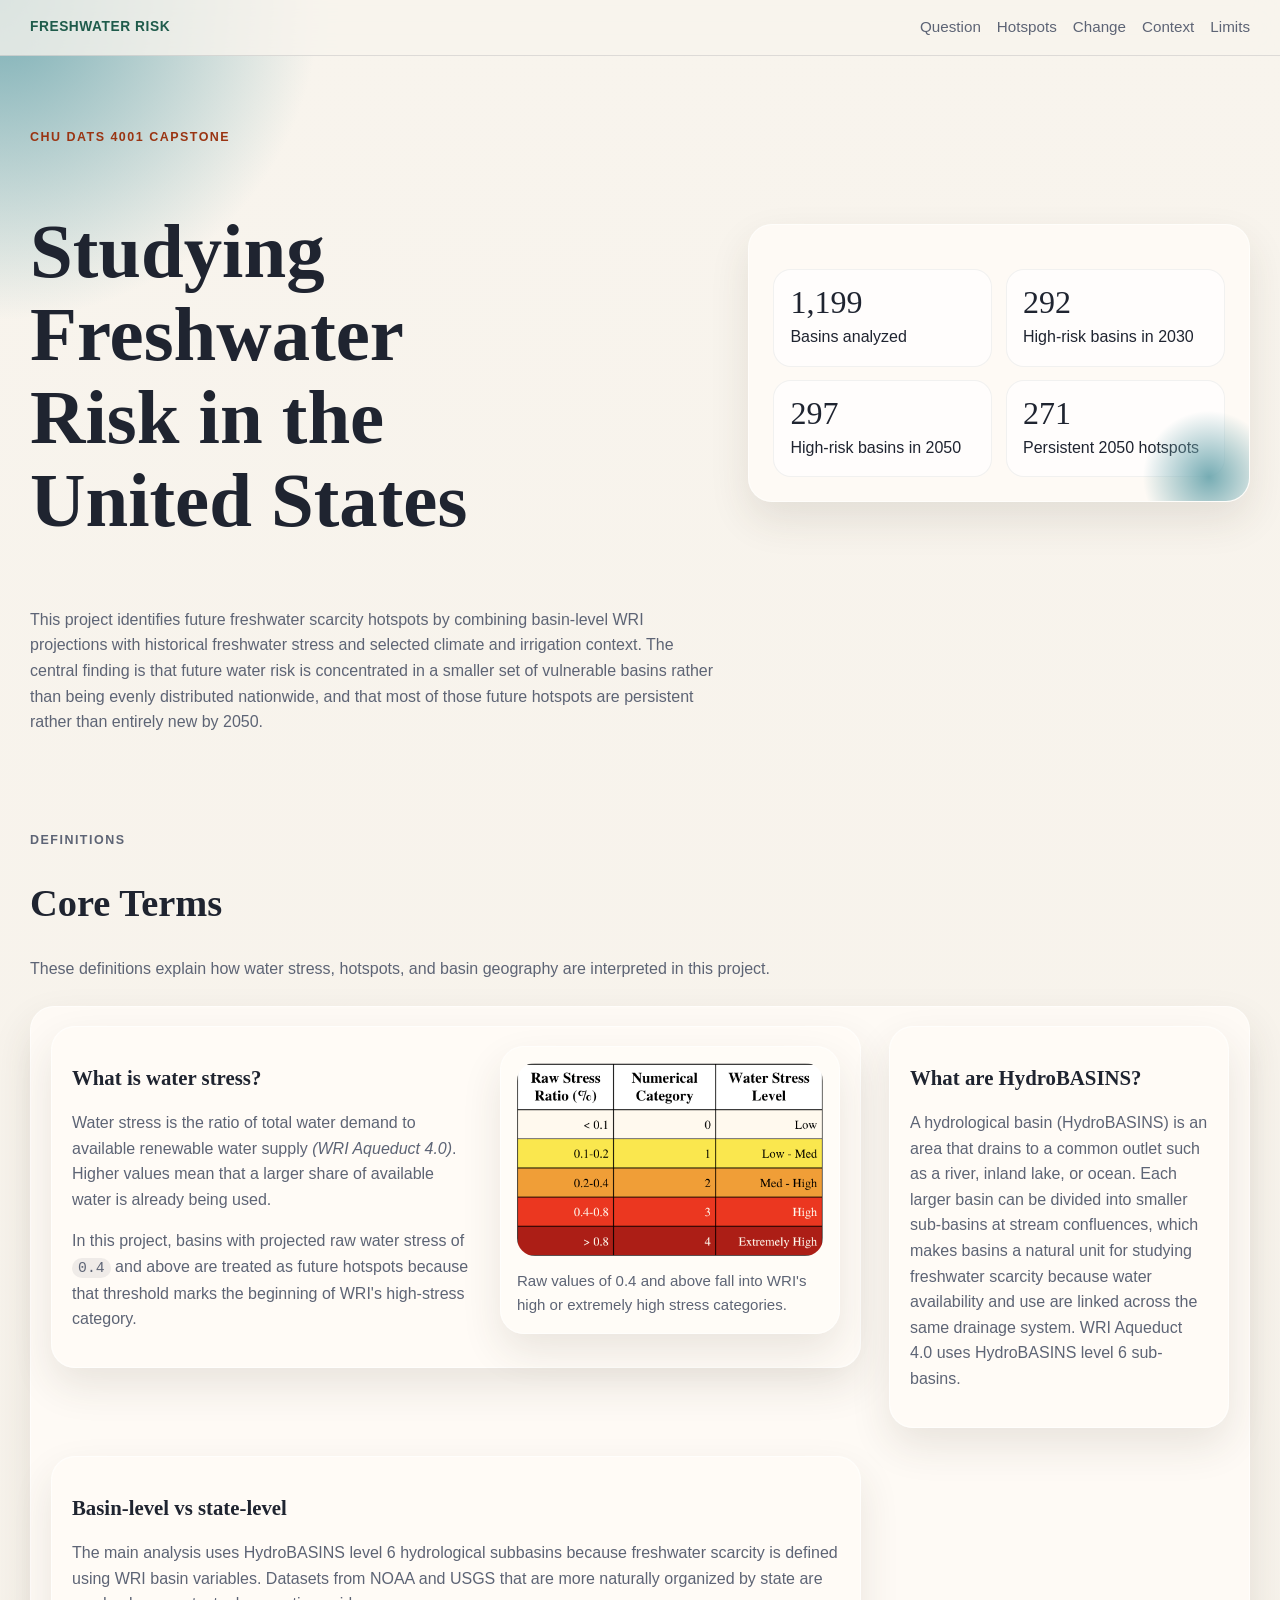
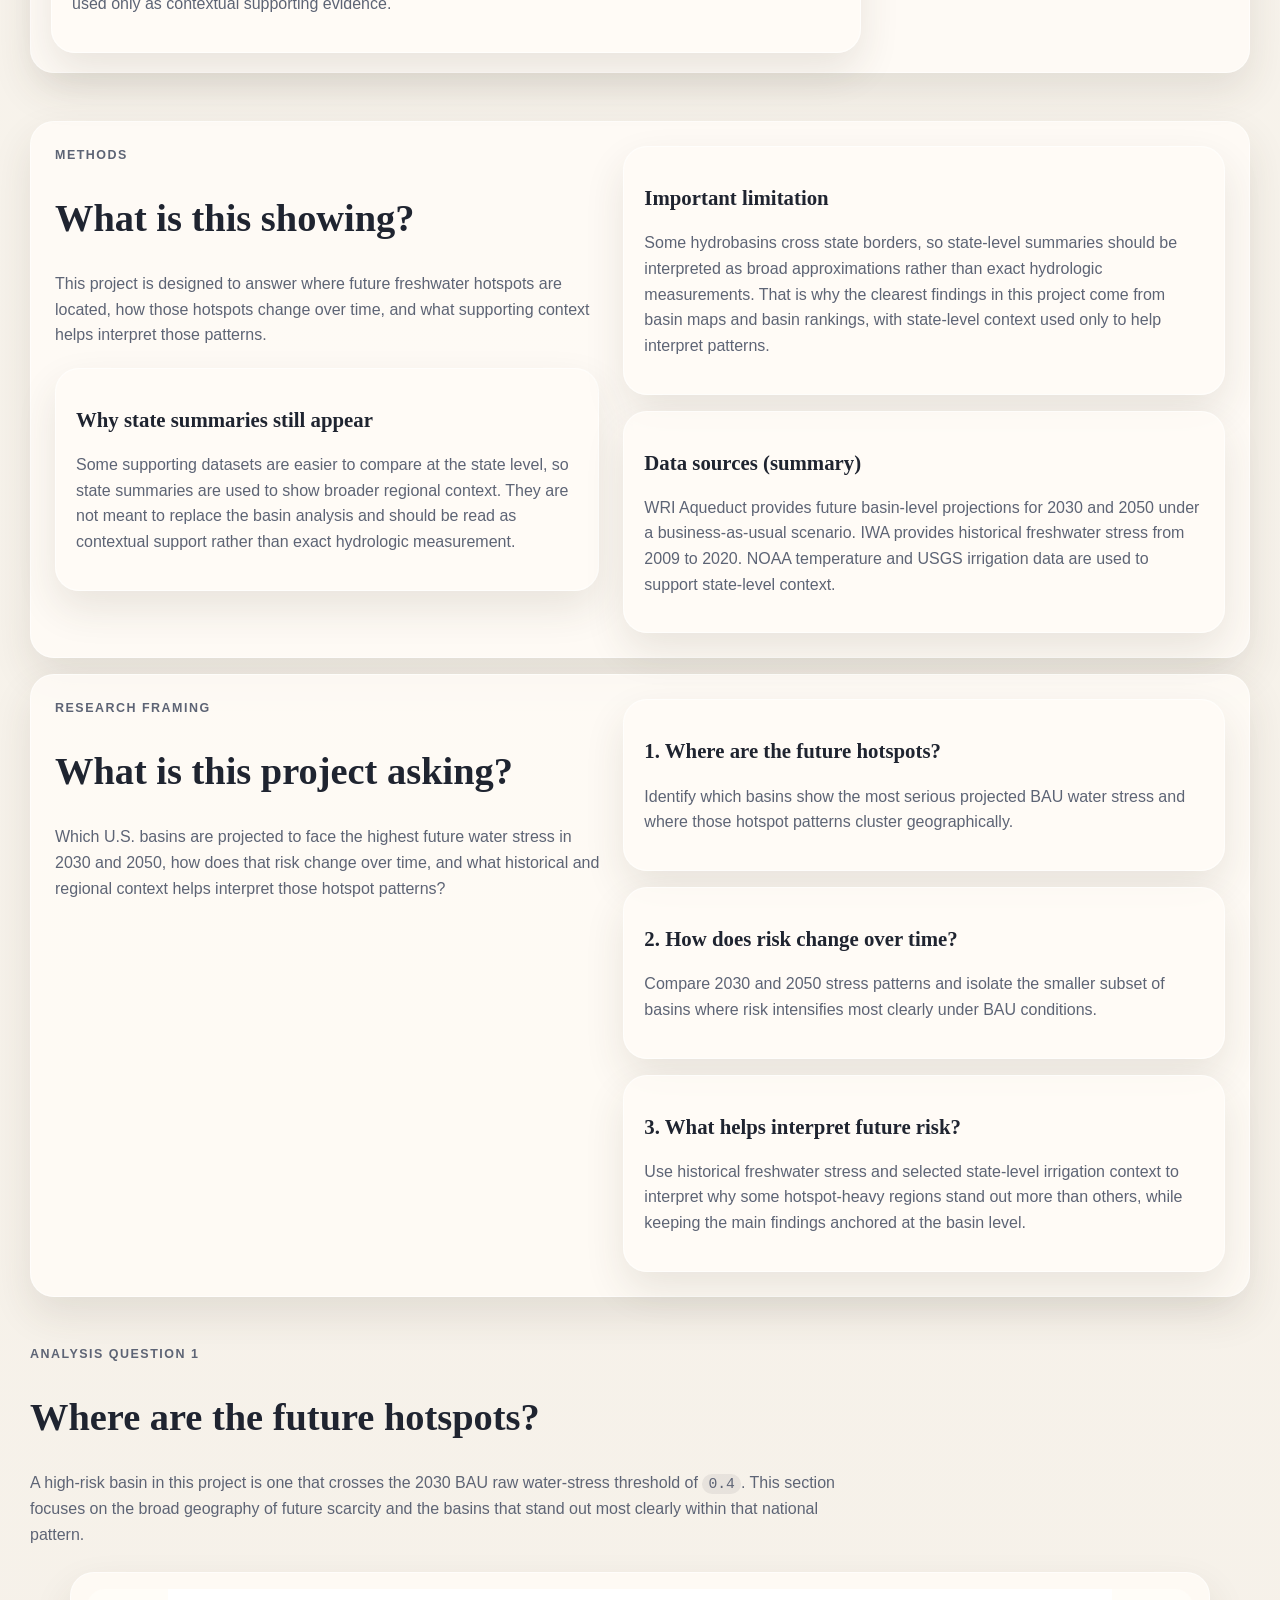
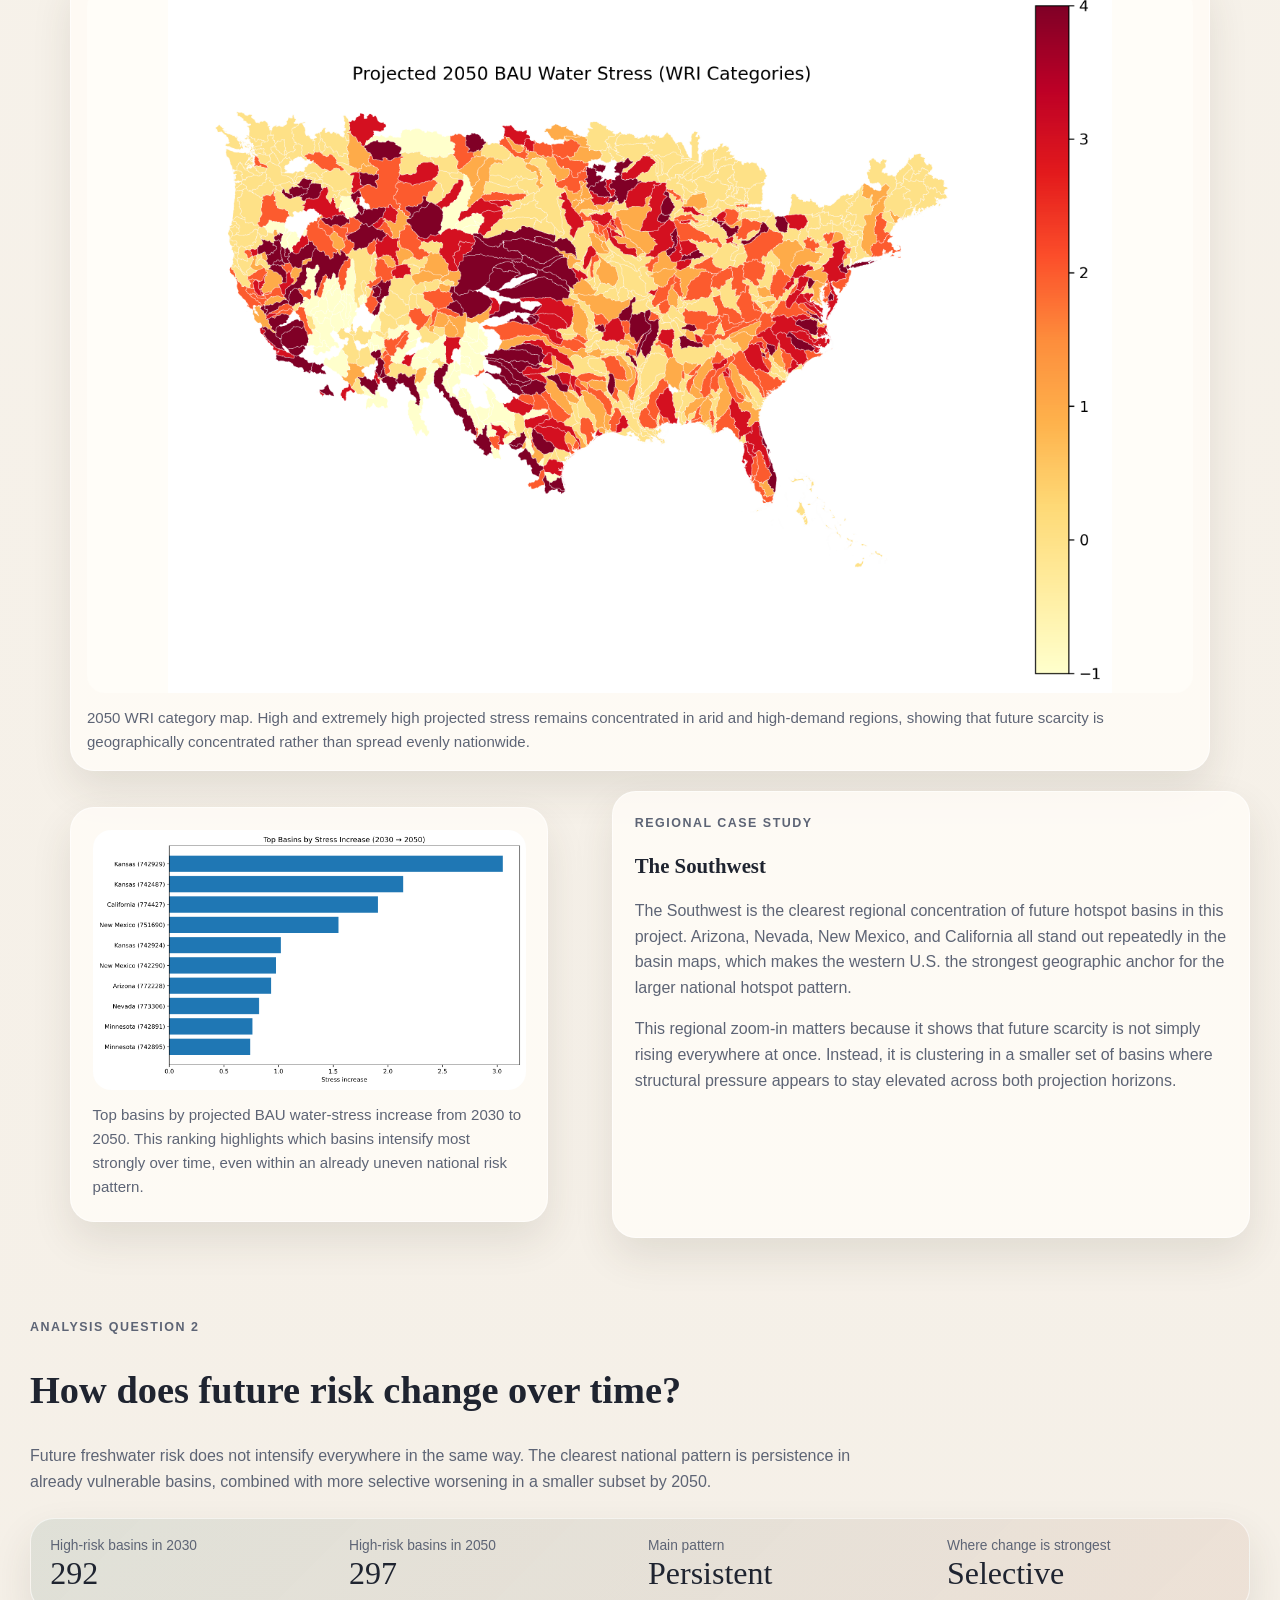
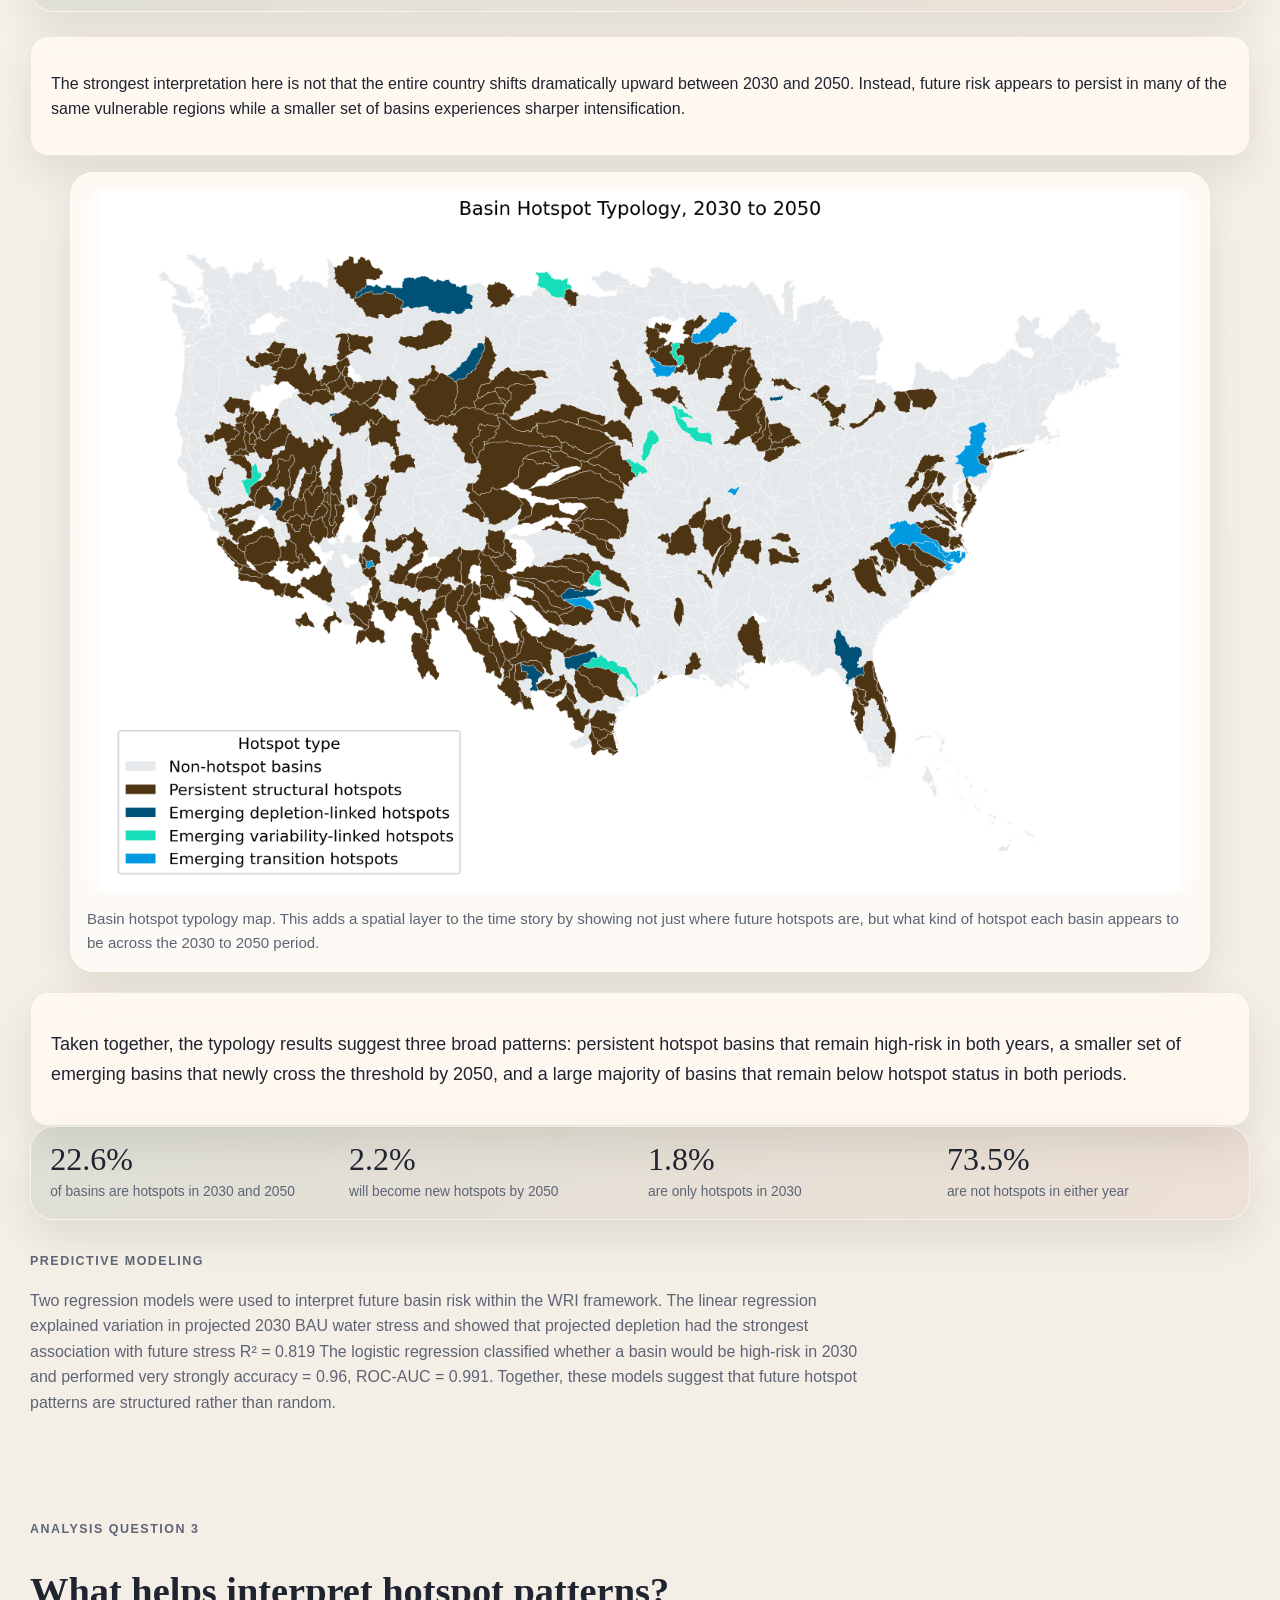
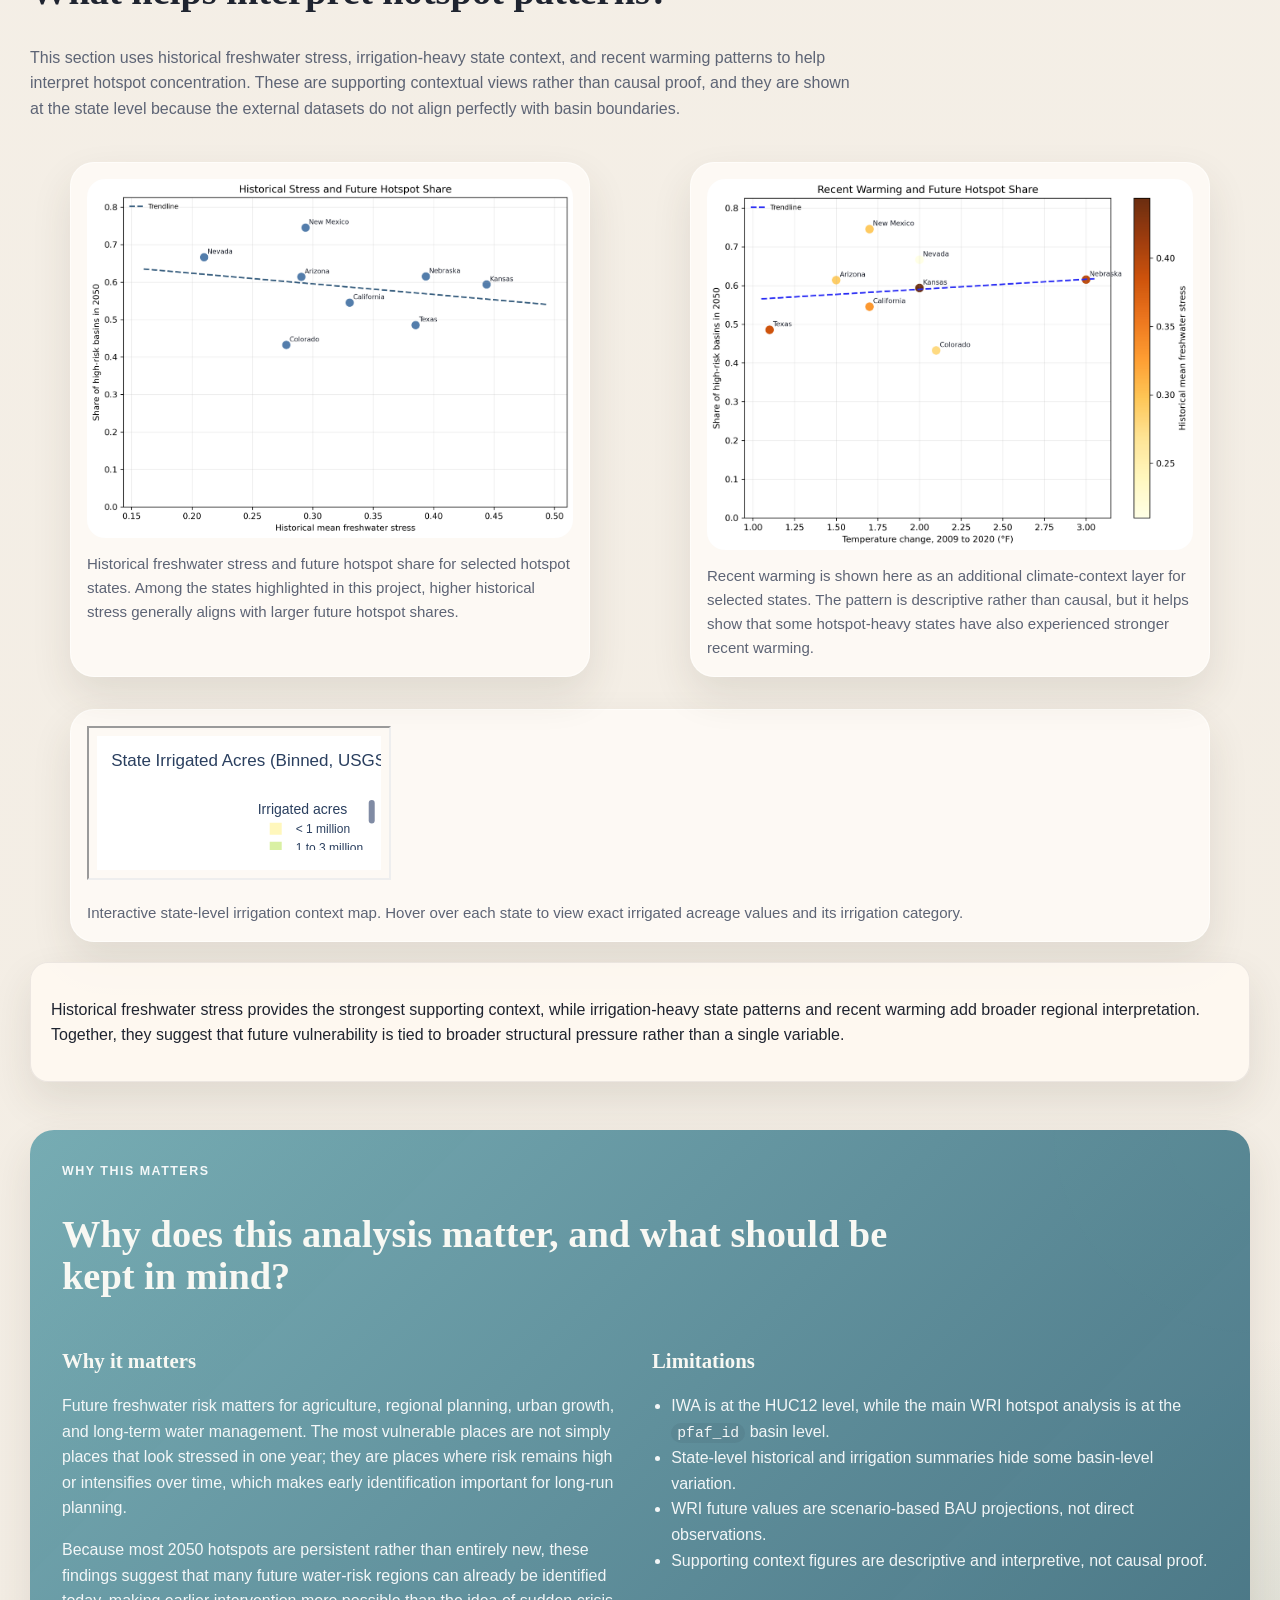
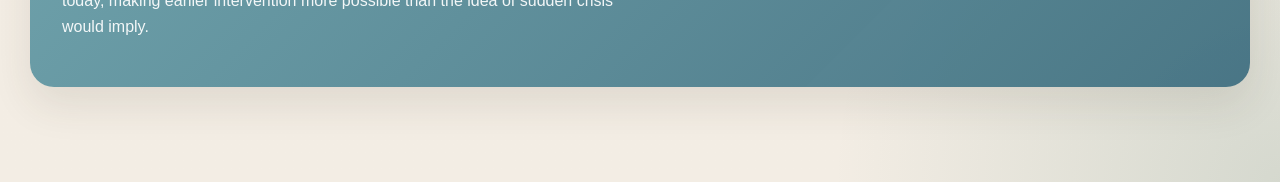
==== index.html @ 838b7242 "Update index.html" ====
<!DOCTYPE html>
<html lang="en">
  <head>
    <meta charset="UTF-8" />
    <meta name="viewport" content="width=device-width, initial-scale=1.0" />
    <title>Emerging Freshwater Risk in the United States</title>
    <link rel="stylesheet" href="./site.css" />
  </head>
  <body>
    <header class="site-header">
      <div class="header-inner">
        <a class="brand" href="#top">Freshwater Risk</a>
        <nav class="top-nav">
          <a href="#question">Question</a>
          <a href="#hotspots">Hotspots</a>
          <a href="#change">Change</a>
          <a href="#history">Context</a>
          <a href="#limits">Limits</a>
        </nav>
      </div>
    </header>

    <main id="top">
      <section class="hero">
        <div class="hero-copy">
          <p class="section-kicker">CHU DATS 4001 Capstone</p>
          <h1>Studying Freshwater Risk in the United States</h1>
          <p class="hero-summary">
            This project identifies future freshwater scarcity hotspots by combining
            basin-level WRI projections with historical freshwater stress and selected
            climate and irrigation context. The central finding is that future water
            risk is concentrated in a smaller set of vulnerable basins rather than
            being evenly distributed nationwide, and that most of those future
            hotspots are persistent rather than entirely new by 2050.
          </p>
        </div>

        <div class="hero-panel">
          <div class="stat-grid">
            <article class="stat-card">
              <span class="stat-value">1,199</span>
              <span class="stat-label">Basins analyzed</span>
            </article>
            <article class="stat-card">
              <span class="stat-value">292</span>
              <span class="stat-label">High-risk basins in 2030</span>
            </article>
            <article class="stat-card">
              <span class="stat-value">297</span>
              <span class="stat-label">High-risk basins in 2050</span>
            </article>
            <article class="stat-card">
              <span class="stat-value">271</span>
              <span class="stat-label">Persistent 2050 hotspots</span>
            </article>
          </div>
        </div>
      </section>

      <section class="section">
        <div class="section-header">
          <p class="section-kicker">Definitions</p>
          <h2>Core Terms</h2>
          <p>
            These definitions explain how water stress, hotspots, and basin
            geography are interpreted in this project.
          </p>
        </div>

        <div class="card-stack">
          <article class="story-card">
  <div
    style="
display: grid;
      grid-template-columns: minmax(0, 1.5fr) 340px;
      gap: 1.75rem;
      align-items: start;
    "
  >
    <article class="story-card">
  <div class="water-stress-layout">
    <div class="water-stress-copy">
      <h3>What is water stress?</h3>
      <p>
        Water stress is the ratio of total water demand to available renewable
        water supply <em>(WRI Aqueduct 4.0)</em>. Higher values mean that a
        larger share of available water is already being used.
      </p>
      <p>
        In this project, basins with projected raw water stress of
        <code>0.4</code> and above are treated as future hotspots because that
        threshold marks the beginning of WRI's high-stress category.
      </p>
    </div>

    <figure class="media-card water-stress-figure">
      <img
        src="./indicatorcats.png"
        alt="Water stress categories and hotspot threshold"
      />
      <figcaption>
        Raw values of 0.4 and above fall into WRI's high or extremely high
        stress categories.
      </figcaption>
    </figure>
  </div>
</article>

          <article class="story-card">
            <h3>What are HydroBASINS?</h3>
            <p>
              A hydrological basin (HydroBASINS) is an area that drains to a common
              outlet such as a river, inland lake, or ocean. Each larger basin can
              be divided into smaller sub-basins at stream confluences, which makes
              basins a natural unit for studying freshwater scarcity because water
              availability and use are linked across the same drainage system.
              WRI Aqueduct 4.0 uses HydroBASINS level 6 sub-basins.
            </p>
          </article>


          <article class="story-card">
            <h3>Basin-level vs state-level</h3>
            <p>
              The main analysis uses HydroBASINS level 6 hydrological subbasins
              because freshwater scarcity is defined using WRI basin variables.
              Datasets from NOAA and USGS that are more naturally organized by
              state are used only as contextual supporting evidence.
            </p>
          </article>
        </div>
      </section>

      <section class="section intro-grid">
        <div class="section-copy">
          <p class="section-kicker">Methods</p>
          <h2>What is this showing?</h2>
          <p>
            This project is designed to answer where future freshwater hotspots are
            located, how those hotspots change over time, and what supporting context
            helps interpret those patterns.
          </p>
          <article class="story-card inline-card">
            <h3>Why state summaries still appear</h3>
            <p>
              Some supporting datasets are easier to compare at the state level, so
              state summaries are used to show broader regional context. They are
              not meant to replace the basin analysis and should be read as
              contextual support rather than exact hydrologic measurement.
            </p>
          </article>
        </div>

        <div class="card-stack">
          <article class="story-card">
            <h3>Important limitation</h3>
            <p>
              Some hydrobasins cross state borders, so state-level summaries should
              be interpreted as broad approximations rather than exact hydrologic
              measurements. That is why the clearest findings in this project come
              from basin maps and basin rankings, with state-level context used only
              to help interpret patterns.
            </p>
          </article>

          <article class="story-card">
            <h3>Data sources (summary)</h3>
            <p>
              WRI Aqueduct provides future basin-level projections for 2030 and 2050
              under a business-as-usual scenario. IWA provides historical freshwater
              stress from 2009 to 2020. NOAA temperature and USGS irrigation data are
              used to support state-level context.
            </p>
          </article>
        </div>
      </section>

      <section id="question" class="section intro-grid">
        <div class="section-copy">
          <p class="section-kicker">Research Framing</p>
          <h2>What is this project asking?</h2>
          <p>
            Which U.S. basins are projected to face the highest future water stress
            in 2030 and 2050, how does that risk change over time, and what
            historical and regional context helps interpret those hotspot patterns?
          </p>
        </div>

        <div class="card-stack">
          <article class="story-card">
            <h3>1. Where are the future hotspots?</h3>
            <p>
              Identify which basins show the most serious projected BAU water stress
              and where those hotspot patterns cluster geographically.
            </p>
          </article>
          <article class="story-card">
            <h3>2. How does risk change over time?</h3>
            <p>
              Compare 2030 and 2050 stress patterns and isolate the smaller subset
              of basins where risk intensifies most clearly under BAU conditions.
            </p>
          </article>
          <article class="story-card">
            <h3>3. What helps interpret future risk?</h3>
            <p>
              Use historical freshwater stress and selected state-level irrigation
              context to interpret why some hotspot-heavy regions stand out more than
              others, while keeping the main findings anchored at the basin level.
            </p>
          </article>
        </div>
      </section>

      <section id="hotspots" class="section">
        <div class="section-header">
          <p class="section-kicker">Analysis Question 1</p>
          <h2>Where are the future hotspots?</h2>
          <p>
            A high-risk basin in this project is one that crosses the 2030 BAU raw
            water-stress threshold of <code>0.4</code>. This section focuses on the
            broad geography of future scarcity and the basins that stand out most
            clearly within that national pattern.
          </p>
        </div>

        <figure class="media-card media-card--full">
          <img
            src="choropleth_bau50_ws_category.png"
            alt="Projected 2050 BAU Water Stress WRI category map"
          />
          <figcaption>
            2050 WRI category map. High and extremely high projected stress remains
            concentrated in arid and high-demand regions, showing that future
            scarcity is geographically concentrated rather than spread evenly
            nationwide.
          </figcaption>
        </figure>

        <div class="media-grid media-grid--hotspot-detail">
          <figure class="media-card">
            <img
              src="top_bau_increase_hotspots.png"
              alt="Top basins by BAU stress increase from 2030 to 2050"
            />
            <figcaption>
              Top basins by projected BAU water-stress increase from 2030 to 2050.
              This ranking highlights which basins intensify most strongly over time,
              even within an already uneven national risk pattern.
            </figcaption>
          </figure>

          <article class="story-card regional-callout">
            <p class="section-kicker">Regional Case Study</p>
            <h3>The Southwest</h3>
            <p>
              The Southwest is the clearest regional concentration of future hotspot
              basins in this project. Arizona, Nevada, New Mexico, and California
              all stand out repeatedly in the basin maps, which makes the western
              U.S. the strongest geographic anchor for the larger national hotspot
              pattern.
            </p>
            <p>
              This regional zoom-in matters because it shows that future scarcity is
              not simply rising everywhere at once. Instead, it is clustering in a
              smaller set of basins where structural pressure appears to stay
              elevated across both projection horizons.
            </p>
          </article>
        </div>
      </section>

      <section id="change" class="section">
        <div class="section-header">
          <p class="section-kicker">Analysis Question 2</p>
          <h2>How does future risk change over time?</h2>
          <p>
            Future freshwater risk does not intensify everywhere in the same way.
            The clearest national pattern is persistence in already vulnerable
            basins, combined with more selective worsening in a smaller subset by
            2050.
          </p>
        </div>

        <div class="summary-banner summary-banner--model">
          <div>
            <span class="summary-label">High-risk basins in 2030</span>
            <span class="summary-value">292</span>
          </div>
          <div>
            <span class="summary-label">High-risk basins in 2050</span>
            <span class="summary-value">297</span>
          </div>
          <div>
            <span class="summary-label">Main pattern</span>
            <span class="summary-value">Persistent</span>
          </div>
          <div>
            <span class="summary-label">Where change is strongest</span>
            <span class="summary-value">Selective</span>
          </div>
        </div>

        <article class="section-note">
          <p>
            The strongest interpretation here is not that the entire country shifts
            dramatically upward between 2030 and 2050. Instead, future risk appears
            to persist in many of the same vulnerable regions while a smaller set of
            basins experiences sharper intensification.
          </p>
        </article>

        <figure class="media-card media-card--full">
          <img
            src="choropleth_hotspot_typology.png"
            alt="Basin hotspot typology choropleth"
          />
          <figcaption>
            Basin hotspot typology map. This adds a spatial layer to the time story
            by showing not just where future hotspots are, but what kind of hotspot
            each basin appears to be across the 2030 to 2050 period.
          </figcaption>
        </figure>

        <article class="section-note section-note--emphasis">
          <p>
            Taken together, the typology results suggest three broad patterns:
            persistent hotspot basins that remain high-risk in both years, a smaller
            set of emerging basins that newly cross the threshold by 2050, and a
            large majority of basins that remain below hotspot status in both
            periods.
          </p>
        </article>

        <div class="summary-banner summary-banner--model">
          <div>
            <span class="summary-value">22.6%</span>
            <span class="summary-label">of basins are hotspots in 2030 and 2050</span>
          </div>
          <div>
            <span class="summary-value">2.2%</span>
            <span class="summary-label">will become new hotspots by 2050</span>
          </div>
          <div>
            <span class="summary-value">1.8%</span>
            <span class="summary-label">are only hotspots in 2030</span>
          </div>
          <div>
            <span class="summary-value">73.5%</span>
            <span class="summary-label">are not hotspots in either year</span>
          </div>
        </div>
           <div class="section-header modeling-header">
          <p class="section-kicker">Predictive Modeling</p>
          <p>
            Two regression models were used to interpret future basin risk within
            the WRI framework. The linear regression explained variation in
            projected 2030 BAU water stress and showed that projected depletion had
            the strongest association with future stress
           R² = 0.819 The logistic regression classified
            whether a basin would be high-risk in 2030 and performed very strongly
           accuracy = 0.96, ROC-AUC = 0.991. Together, these models suggest that
            future hotspot patterns are structured rather than random.
          </p>
        </div>
      </section>

      <section id="history" class="section">
        <div class="section-header">
          <p class="section-kicker">Analysis Question 3</p>
          <h2>What helps interpret hotspot patterns?</h2>
          <p>
            This section uses historical freshwater stress, irrigation-heavy state
            context, and recent warming patterns to help interpret hotspot
            concentration. These are supporting contextual views rather than causal
            proof, and they are shown at the state level because the external
            datasets do not align perfectly with basin boundaries.
          </p>
        </div>

        <div class="media-grid">
          <figure class="media-card">
            <img
              src="historical_vs_future_highriskstates.png"
              alt="Historical mean freshwater stress versus future high-risk share"
            />
            <figcaption>
              Historical freshwater stress and future hotspot share for selected
              hotspot states. Among the states highlighted in this project, higher
              historical stress generally aligns with larger future hotspot shares.
            </figcaption>
          </figure>

          <figure class="media-card">
            <img
              src="temperature_vs_future_highrisk.png"
              alt="Historical temperature change versus future high-risk share"
            />
            <figcaption>
              Recent warming is shown here as an additional climate-context layer
              for selected states. The pattern is descriptive rather than causal,
              but it helps show that some hotspot-heavy states have also experienced
              stronger recent warming.
            </figcaption>
          </figure>
        </div>

        <figure class="media-card media-card--full">
          <iframe
            src="irrigated_acres_state_map_interactive.html"
            title="Interactive state irrigated acres map"
            loading="lazy"
          ></iframe>
          <figcaption>
            Interactive state-level irrigation context map. Hover over each state
            to view exact irrigated acreage values and its irrigation category. 
          </figcaption>
        </figure>

        <article class="section-note">
          <p>
            Historical freshwater stress provides the strongest supporting context,
            while irrigation-heavy state patterns and recent warming add broader
            regional interpretation. Together, they suggest that future
            vulnerability is tied to broader structural pressure rather than a
            single variable.
          </p>
        </article>
      </section>

      <section id="limits" class="section section--dark">
        <div class="section-header">
          <p class="section-kicker">Why This Matters</p>
          <h2>Why does this analysis matter, and what should be kept in mind?</h2>
        </div>

        <div class="two-col">
          <div>
            <h3>Why it matters</h3>
            <p>
              Future freshwater risk matters for agriculture, regional planning,
              urban growth, and long-term water management. The most vulnerable
              places are not simply places that look stressed in one year; they are
              places where risk remains high or intensifies over time, which makes
              early identification important for long-run planning.
            </p>
            <p>
              Because most 2050 hotspots are persistent rather than entirely new,
              these findings suggest that many future water-risk regions can already
              be identified today, making earlier intervention more possible than
              the idea of sudden crisis would imply.
            </p>
          </div>

          <div>
            <h3>Limitations</h3>
            <ul class="plain-list">
              <li>
                IWA is at the HUC12 level, while the main WRI hotspot analysis is
                at the <code>pfaf_id</code> basin level.
              </li>
              <li>
                State-level historical and irrigation summaries hide some basin-level
                variation.
              </li>
              <li>
                WRI future values are scenario-based BAU projections, not direct
                observations.
              </li>
              <li>
                Supporting context figures are descriptive and interpretive, not
                causal proof.
              </li>
            </ul>
          </div>
        </div>
    </main>

    <button id="to-top" class="to-top" aria-label="Back to top">↑</button>
    <script src="./site.js"></script>
  </body>
</html>
---- site.css ----
:root {
  --bg: #f6f1e8;
  --bg-strong: #efe4d2;
  --panel: rgba(255, 252, 247, 0.82);
  --panel-strong: #fffaf2;
  --ink: #1f2430;
  --muted: #5d6475;
  --accent: #9a3412;
  --accent-soft: #f59e0b;
  --forest: #1f5b4b;
  --line: rgba(31, 36, 48, 0.12);
  --shadow: 0 18px 40px rgba(61, 51, 39, 0.11);
  --radius: 24px;
  --max: 1220px;
}

/* Base */
* {
  box-sizing: border-box;
}

html {
  scroll-behavior: smooth;
}

body {
  margin: 0;
  background:
    radial-gradient(circle at top left, rgba(111, 168, 176, 0.95), transparent 20rem),
    radial-gradient(circle at bottom right, rgba(31, 91, 75, 0.14), transparent 28rem),
    linear-gradient(180deg, #f8f4ed 0%, #f3ede4 100%);
  color: var(--ink);
  font-family: "Avenir Next", "Segoe UI", "Helvetica Neue", sans-serif;
  line-height: 1.6;
}

img {
  display: block;
  width: 100%;
  height: auto;
  border-radius: 18px;
}

.media-card img {
  cursor: zoom-in;
}
.water-stress-layout {
  display: grid;
  grid-template-columns: minmax(0, 1.5fr) minmax(260px, 340px);
  gap: 1.75rem;
  align-items: start;
}

.water-stress-copy {
  min-width: 0;
}

.water-stress-figure {
  margin: 0;
  padding: 1rem;
  max-width: 340px;
  width: 100%;
  justify-self: end;
}

.water-stress-figure img {
  display: block;
  width: 100%;
  height: auto;
  margin: 0 auto;
}

@media (max-width: 768px) {
  .water-stress-layout {
    grid-template-columns: 1fr;
    gap: 1rem;
  }

  .water-stress-figure {
    max-width: 280px;
    justify-self: center;
  }
}


  .water-stress-layout figure {
    max-width: 100% !important;
    margin: 0 auto;
  }
}

iframe {
  display: block;
  width: 100%;
  min-height: 34rem;
  border: 0;
  border-radius: 18px;
  background: #fffdf8;
}

a {
  color: inherit;
  text-decoration: none;
}

code {
  padding: 0.12rem 0.38rem;
  border-radius: 999px;
  background: rgba(31, 36, 48, 0.07);
  font-family: "SFMono-Regular", Consolas, monospace;
  font-size: 0.92em;
}

/* Header */
.site-header {
  position: sticky;
  top: 0;
  z-index: 20;
  backdrop-filter: blur(18px);
  background: rgba(248, 244, 237, 0.78);
  border-bottom: 1px solid var(--line);
}

.header-inner {
  width: min(var(--max), calc(100% - 2rem));
  margin: 0 auto;
  display: flex;
  align-items: center;
  justify-content: space-between;
  gap: 1rem;
  padding: 0.95rem 0;
}

.brand {
  font-weight: 700;
  letter-spacing: 0.04em;
  text-transform: uppercase;
  font-size: 0.86rem;
  color: var(--forest);
}

.top-nav {
  display: flex;
  gap: 1rem;
  flex-wrap: wrap;
  color: var(--muted);
  font-size: 0.95rem;
}

.top-nav a:hover {
  color: var(--accent);
}

/* Page Layout */
main {
  width: min(var(--max), calc(100% - 2rem));
  margin: 0 auto;
  padding-bottom: 6rem;
}

/* Hero */
.hero {
  display: grid;
  grid-template-columns: 1.3fr 0.95fr;
  gap: 2rem;
  padding: 4.5rem 0 2rem;
  align-items: start;
}

.eyebrow,
.section-kicker {
  margin: 0 0 0.85rem;
  color: var(--accent);
  text-transform: uppercase;
  letter-spacing: 0.12em;
  font-weight: 700;
  font-size: 0.78rem;
}

h1,
h2,
h3 {
  margin: 0 0 1 rem;
  line-height: 1.08;
  font-family: "Iowan Old Style", "Palatino Linotype", "Book Antiqua", serif;
  font-weight: 700;
}

h1 {
  font-size: clamp(2.7rem, 6vw, 5.2rem);
  max-width: 12ch;
}

h2 {
  font-size: clamp(2rem, 3vw, 3rem);
}

h3 {
  font-size: 1.3rem;
}

.hero-summary,
.hero-thesis p,
.section-header p,
.section-copy p,
.story-card p,
.media-card figcaption,
.summary-label,
.plain-list,
.two-col p {
  color: var(--muted);
}

.hero-panel,
.hero-thesis,
.story-card,
.media-card,
.summary-banner,
.intro-grid,
.section--dark {
  border-radius: var(--radius);
  box-shadow: var(--shadow);
}

.hero-panel,
.hero-thesis,
.story-card,
.media-card,
.summary-banner,
.intro-grid {
  background: var(--panel);
  border: 1px solid rgba(255, 255, 255, 0.6);
}


.hero-panel {
  padding: 1.5rem;
  position: relative;
  overflow: hidden;
  margin-top: 6rem;
}

.hero-thesis--full {
  grid-column: 1 / -1;
}

.hero-panel::after {
  content: "";
  position: absolute;
  inset: auto -4rem -5rem auto;
  width: 13rem;
  height: 13rem;
  border-radius: 50%;
  background: radial-gradient(circle, rgba(111, 168, 176, 0.95), transparent 45%);
}

.panel-label {
  display: inline-flex;
  padding: 0.3rem 0.7rem;
  border-radius: 999px;
  background: rgba(31, 91, 75, 0.09);
  color: var(--forest);
  font-weight: 900;
  font-size: 0.8rem;
  margin-bottom: 1rem;
}

/* Stats */
.stat-grid {
  display: grid;
  grid-template-columns: repeat(2, minmax(0, 1fr));
  gap: 0.85rem;
  margin-top: 1.3rem;
}

.stat-card {
  padding: 1rem;
  border-radius: 18px;
  background: rgba(255, 255, 255, 0.66);
  border: 1px solid rgba(31, 36, 48, 0.06);
}

.stat-value,
.summary-value {
  display: block;
  font-family: "Iowan Old Style", "Palatino Linotype", serif;
  font-size: 2rem;
  line-height: 1;
  margin-bottom: 0.35rem;
}

.section {
  padding: 2rem 0;
}

.hero + .section,
.section + .section {
  margin-top: 1rem;
}

/* Intro + Cards */
.section-header {
  max-width: 52rem;
  margin-bottom: 1.5rem;
}

.modeling-header {
  margin-top: 2rem;
}

.intro-grid {
  padding: 1.5rem;
  display: grid;
  grid-template-columns: 0.95fr 1.05fr;
  gap: 1.5rem;
}

.card-stack {
  display: grid;
  gap: 1rem;
}

.story-card {
  padding: 1.2rem 1.25rem;
}

.inline-card {
  margin-top: 1.25rem;
}

.regional-callout {
  margin-top: 1.4rem;
}

.media-grid .regional-callout {
  margin-top: 0;
}

.case-table-wrap {
  margin-top: 1rem;
  overflow-x: auto;
}

.case-table {
  width: 100%;
  border-collapse: collapse;
  font-size: 0.95rem;
}

.case-table th,
.case-table td {
  padding: 0.75rem 0.8rem;
  text-align: left;
  border-bottom: 1px solid var(--line);
}

.case-table th {
  color: var(--forest);
  font-weight: 700;
  background: rgba(31, 91, 75, 0.05);
}

/* Summary Banner */
.summary-banner {
  display: grid;
  grid-template-columns: repeat(4, minmax(0, 1fr));
  gap: 1rem;
  padding: 1rem 1.2rem;
  margin-bottom: 1.5rem;
}

.summary-banner--model {
  background: linear-gradient(135deg, rgba(31, 91, 75, 0.1), rgba(154, 52, 18, 0.08));
}

.summary-label {
  display: block;
  font-size: 0.86rem;
}

.summary-subtext {
  display: block;
  margin-top: 0.35rem;
  font-size: 0.78rem;
  line-height: 1.4;
  color: var(--muted);
}

/* Media */
.media-grid {
  display: grid;
  grid-template-columns: repeat(2, minmax(0, 1fr));
  gap: 1.25rem;
  margin-top: 1.25rem;
}

.media-grid--hotspot-detail {
  grid-template-columns: 1.12fr 1.28fr;
  gap: 1.5rem;
  align-items: stretch;
}

.media-grid--maps {
  grid-template-columns: 1fr;
}

.media-card {
  padding: 1rem;
}

.media-grid--hotspot-detail .media-card,
.media-grid--hotspot-detail .story-card {
  padding: 1.35rem;
}

.media-card--wide img,
.media-card--full img {
  max-height: 44rem;
  object-fit: contain;
  background: #fffdf8;
}

.media-card figcaption {
  margin-top: 0.85rem;
  font-size: 0.94rem;
}

.lightbox {
  position: fixed;
  inset: 0;
  z-index: 100;
  display: flex;
  align-items: center;
  justify-content: center;
  padding: 2rem;
  background: rgba(20, 24, 32, 0.84);
  opacity: 0;
  pointer-events: none;
  transition: opacity 180ms ease;
}

.lightbox.is-open {
  opacity: 1;
  pointer-events: auto;
}

.lightbox__image {
  max-width: min(92vw, 1200px);
  max-height: 88vh;
  width: auto;
  height: auto;
  border-radius: 18px;
  box-shadow: 0 24px 60px rgba(0, 0, 0, 0.35);
  background: #fffdf8;
}

.lightbox__close {
  position: absolute;
  top: 1.25rem;
  right: 1.25rem;
  width: 2.75rem;
  height: 2.75rem;
  border: 0;
  border-radius: 999px;
  background: rgba(255, 255, 255, 0.18);
  color: #fff;
  font-size: 1.5rem;
  line-height: 1;
  cursor: pointer;
}

/* Notes + Two Column */
.section-note {
  margin-top: 1.25rem;
  padding: 1.1rem 1.25rem;
  border-radius: 18px;
  background: rgba(255, 250, 242, 0.85);
  border: 1px solid rgba(31, 36, 48, 0.08);
  box-shadow: var(--shadow);
}

.section-note--emphasis p {
  font-size: 1.12rem;
  line-height: 1.7;
}

.two-col {
  display: grid;
  grid-template-columns: repeat(2, minmax(0, 1fr));
  gap: 1.5rem;
}

/* Dark Section */
.section--dark {
  background:
    linear-gradient(135deg, rgba(111, 168, 176, 0.95), rgba(64, 111, 128, 0.94)),
    radial-gradient(circle at top right, rgba(255, 255, 255, 0.16), transparent 16rem);
  color: #f8f8f3;
  padding: 2rem;
  margin-top: 2rem;
}

.section--dark .section-kicker,
.section--dark p,
.section--dark li {
  color: rgba(255, 255, 255, 0.92);
}

.section--dark .section-note {
  background: rgba(255, 255, 255, 0.14);
  border-color: rgba(255, 255, 255, 0.18);
  box-shadow: none;
}


.section--dark .section-note p,
.section--dark .section-note strong {
  color: #f8f8f3;
}

.plain-list {
  margin: 0;
  padding-left: 1.2rem;
}

/* Back To Top */
.to-top {
  position: fixed;
  right: 1.5rem;
  bottom: 1.5rem;
  width: 3rem;
  height: 3rem;
  border: 0;
  border-radius: 999px;
  background: var(--accent);
  color: #fff;
  font-size: 1.2rem;
  box-shadow: var(--shadow);
  cursor: pointer;
  opacity: 0;
  transform: translateY(14px);
  transition: opacity 180ms ease, transform 180ms ease;
}

.to-top.visible {
  opacity: 1;
  transform: translateY(0);
}

/* Responsive */
@media (max-width: 980px) {
  .hero,
  .intro-grid,
  .two-col,
  .media-grid {
    grid-template-columns: 1fr;
  }

  .summary-banner {
    grid-template-columns: repeat(2, minmax(0, 1fr));
  }
}

@media (max-width: 640px) {
  .header-inner {
    align-items: flex-start;
    flex-direction: column;
  }

  .summary-banner,
  .stat-grid {
    grid-template-columns: 1fr;
  }

  main {
    width: min(var(--max), calc(100% - 1rem));
  }
}
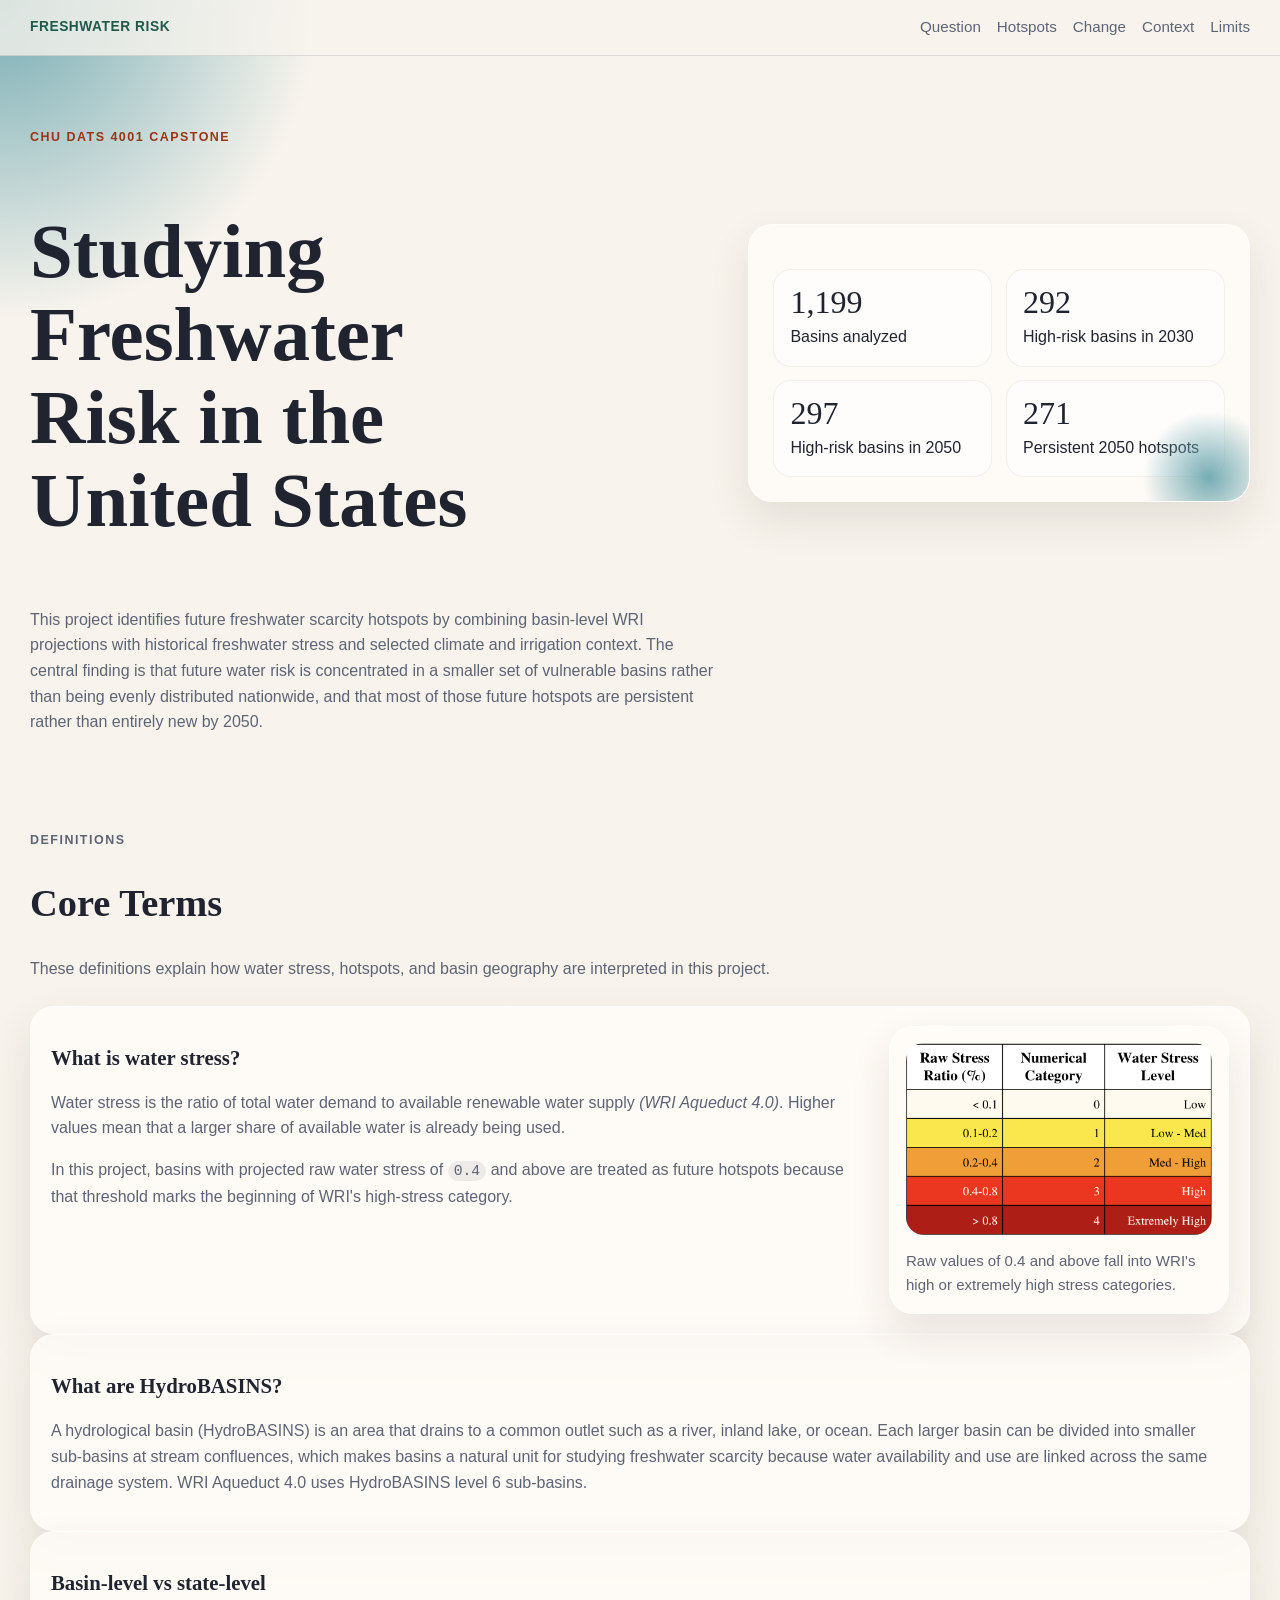
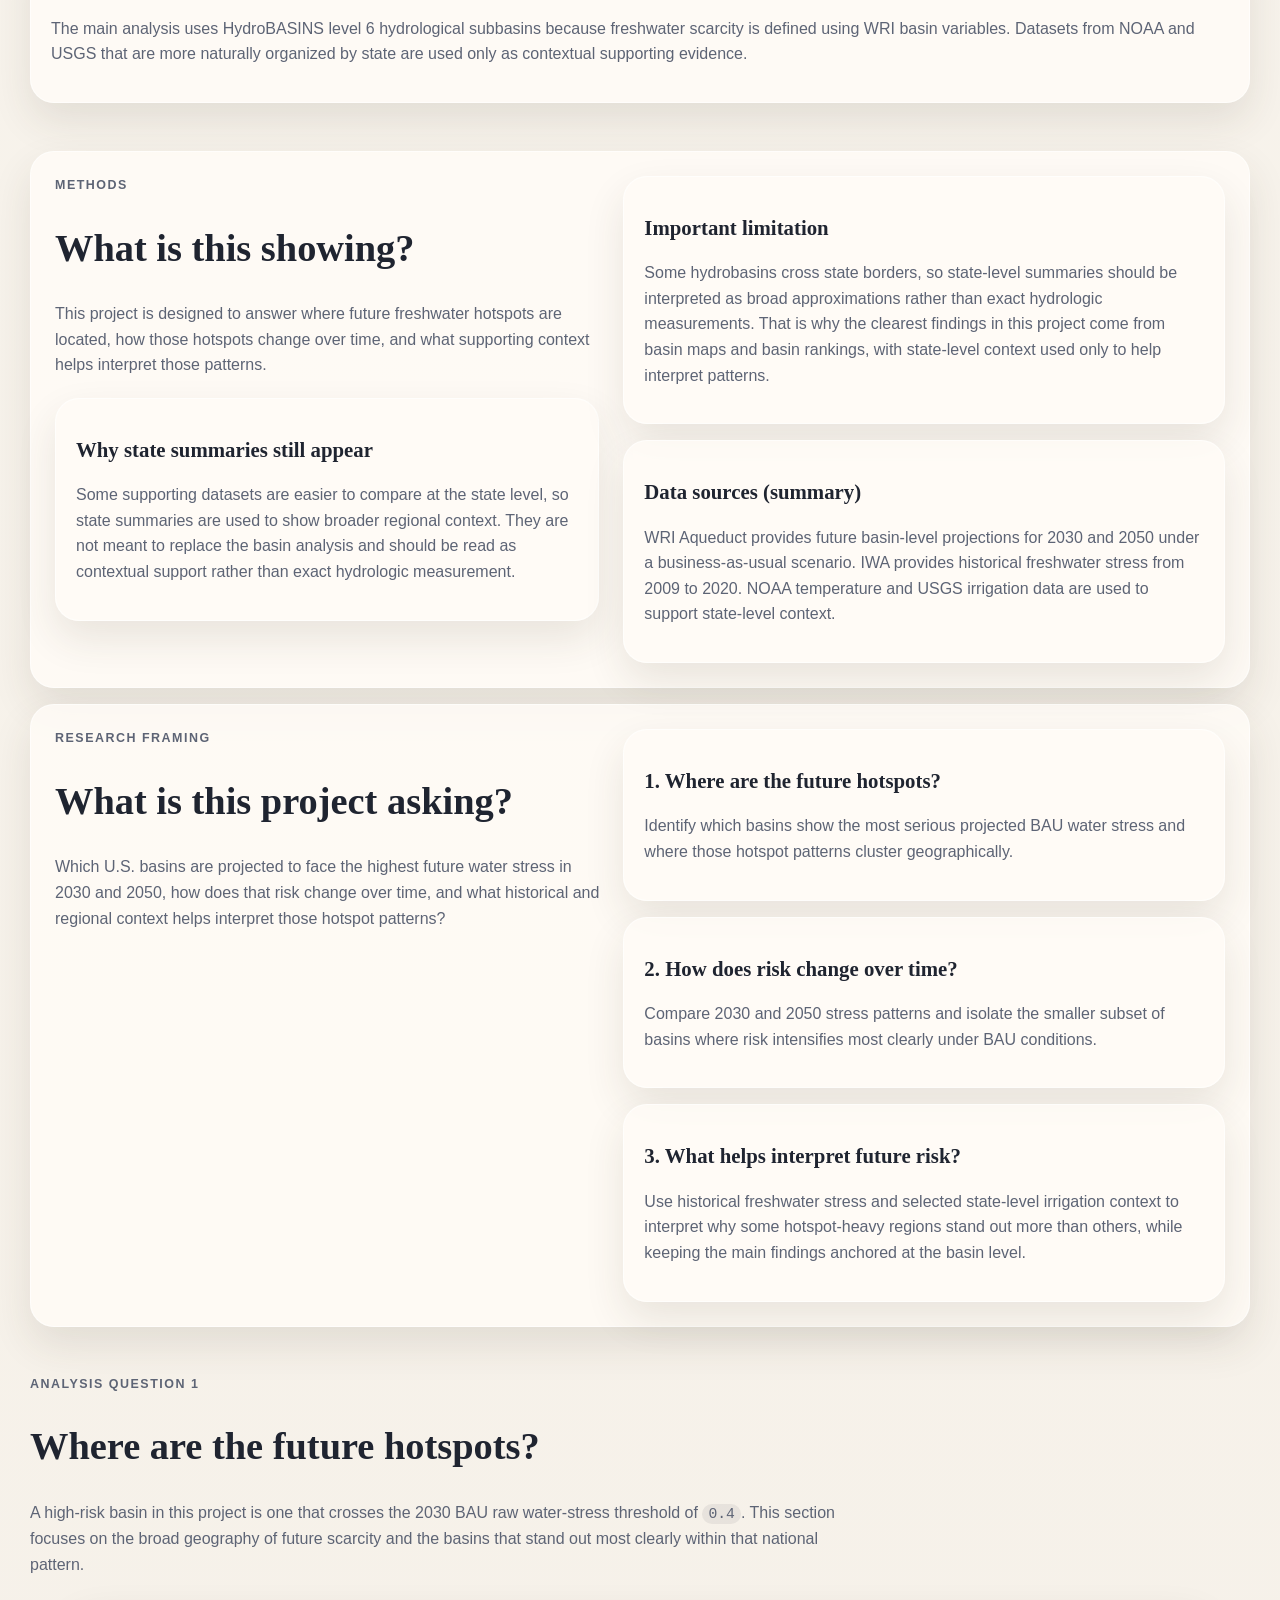
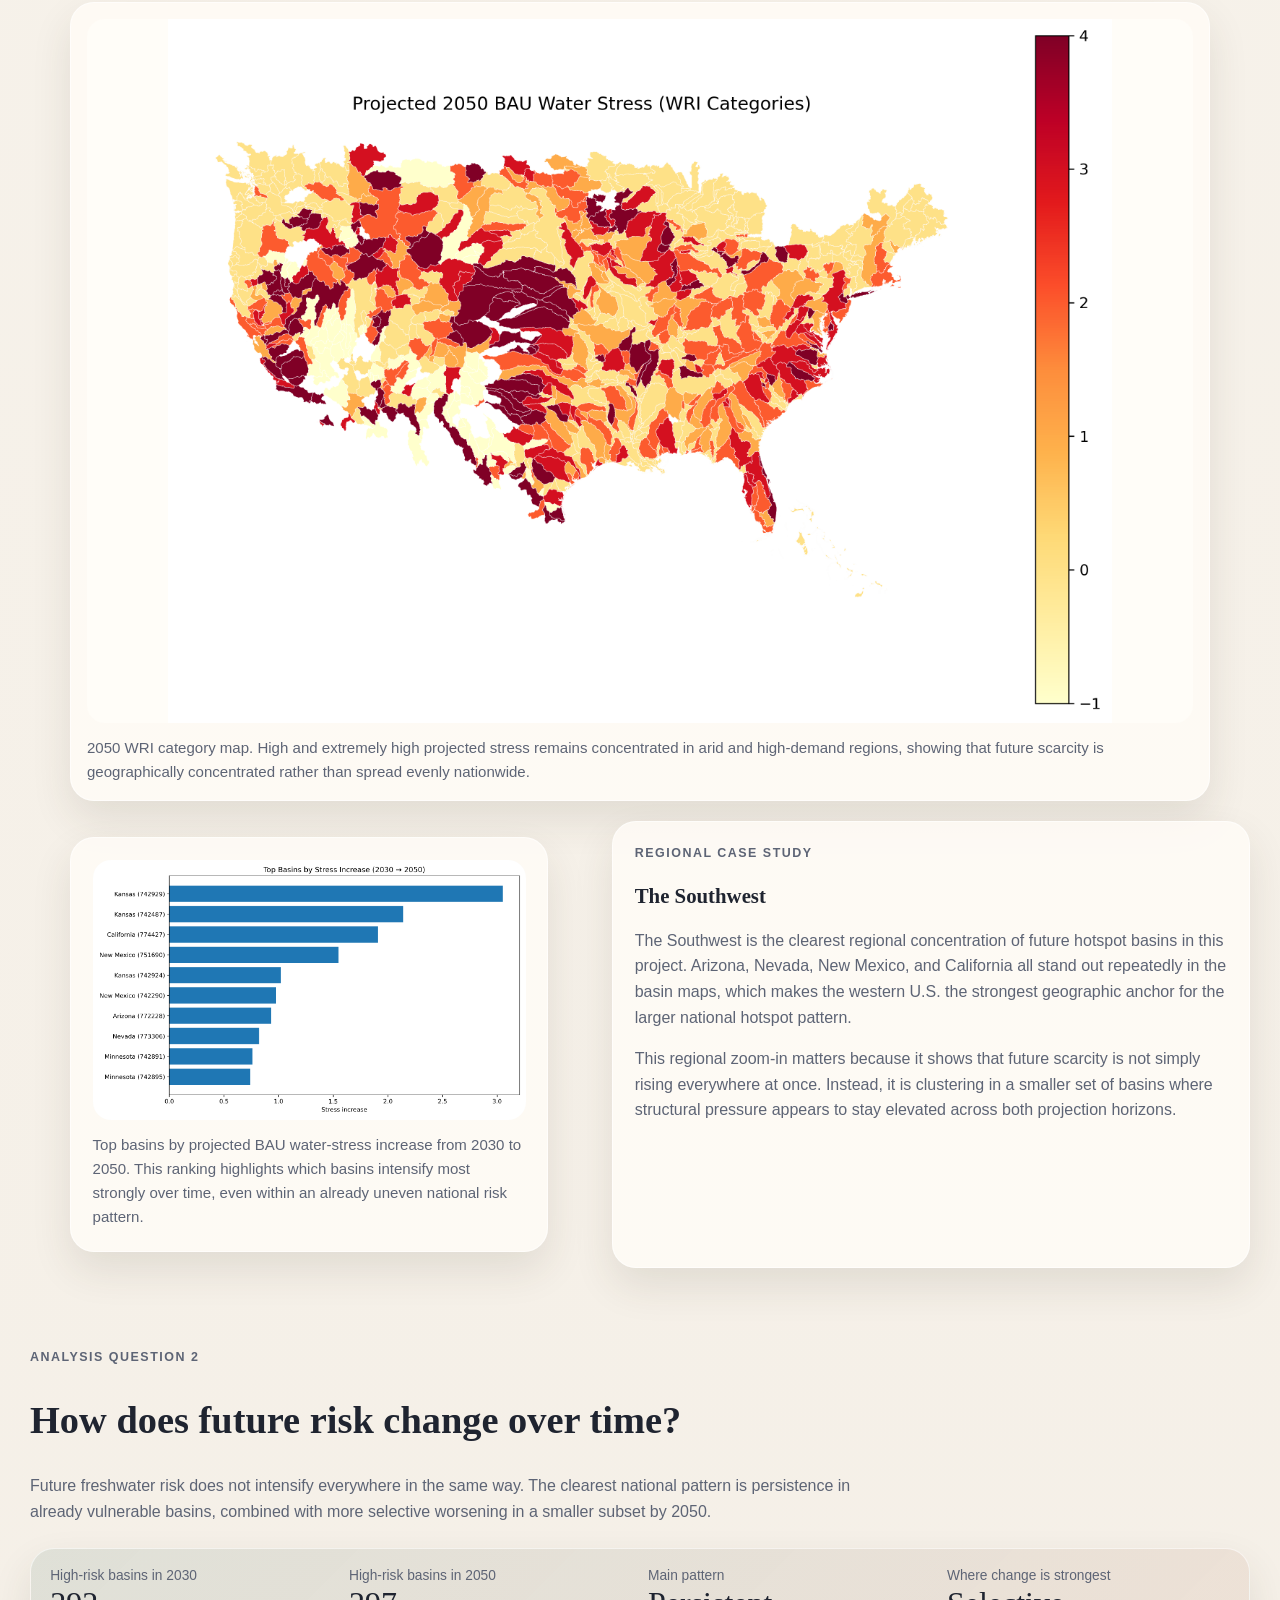
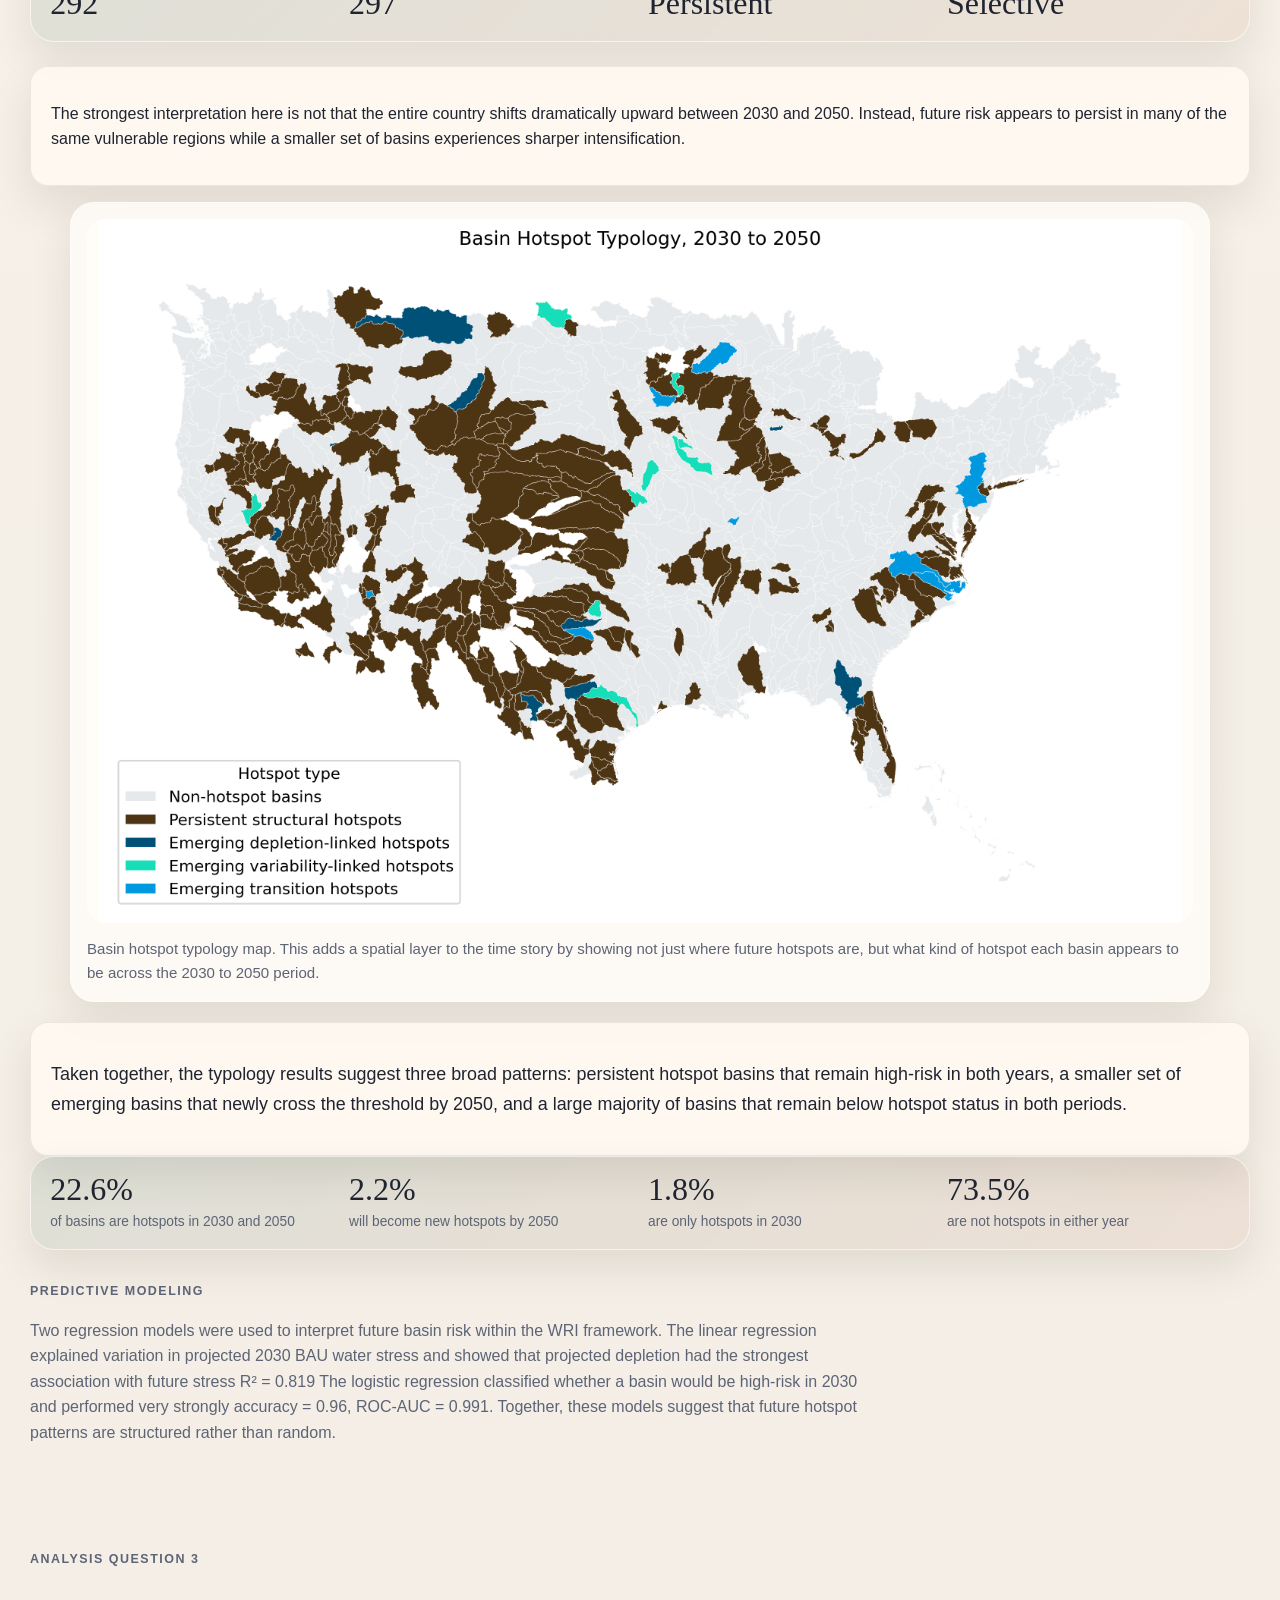
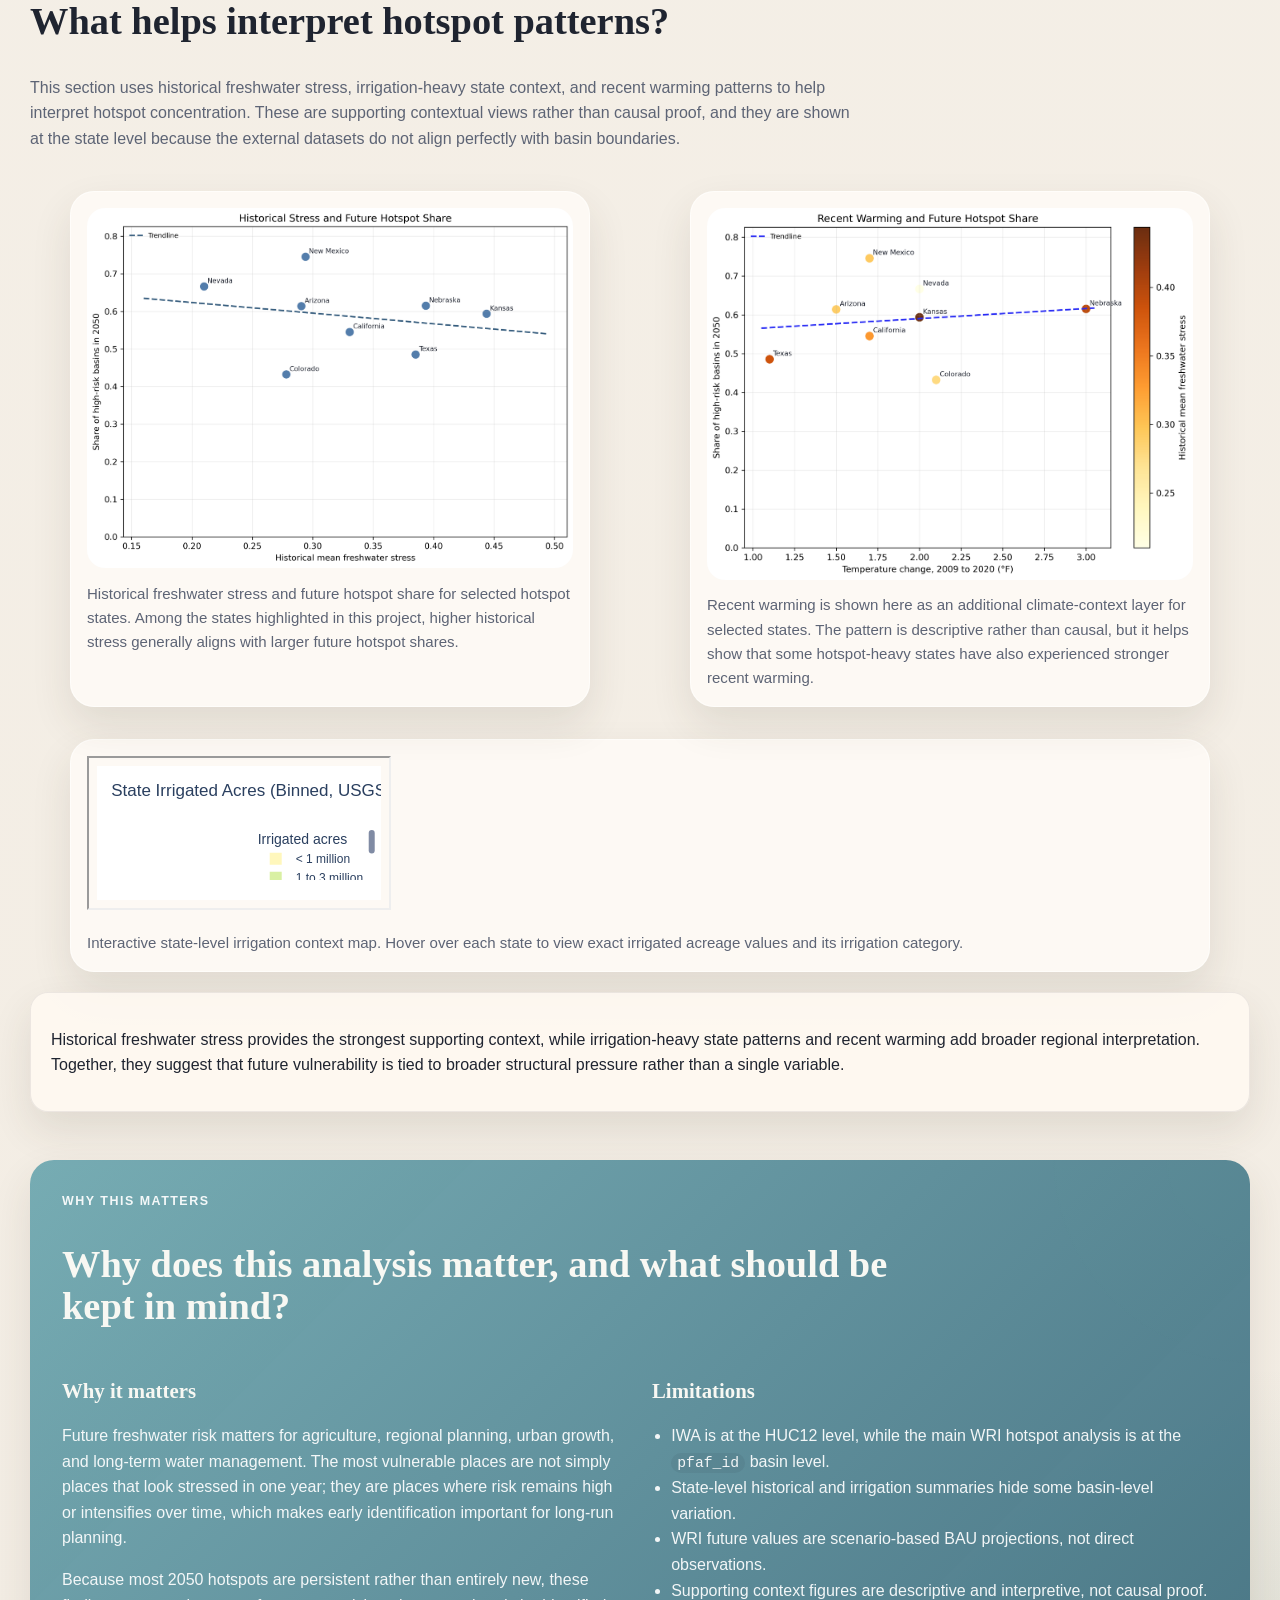
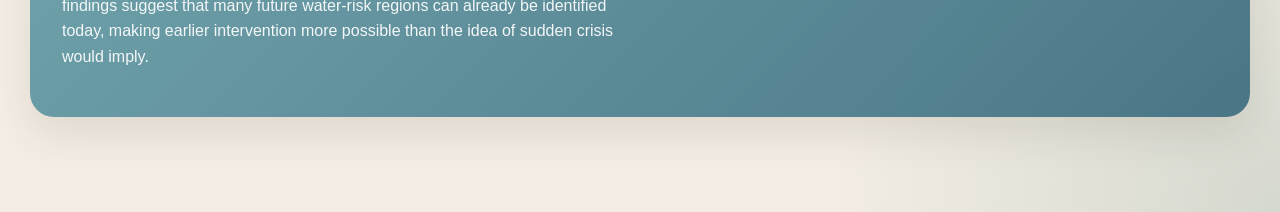
==== commit df675458: "Update index.html" ====
--- a/index.html
+++ b/index.html
@@ -66,17 +66,6 @@
             geography are interpreted in this project.
           </p>
         </div>
-
-        <div class="card-stack">
-          <article class="story-card">
-  <div
-    style="
-display: grid;
-      grid-template-columns: minmax(0, 1.5fr) 340px;
-      gap: 1.75rem;
-      align-items: start;
-    "
-  >
     <article class="story-card">
   <div class="water-stress-layout">
     <div class="water-stress-copy">
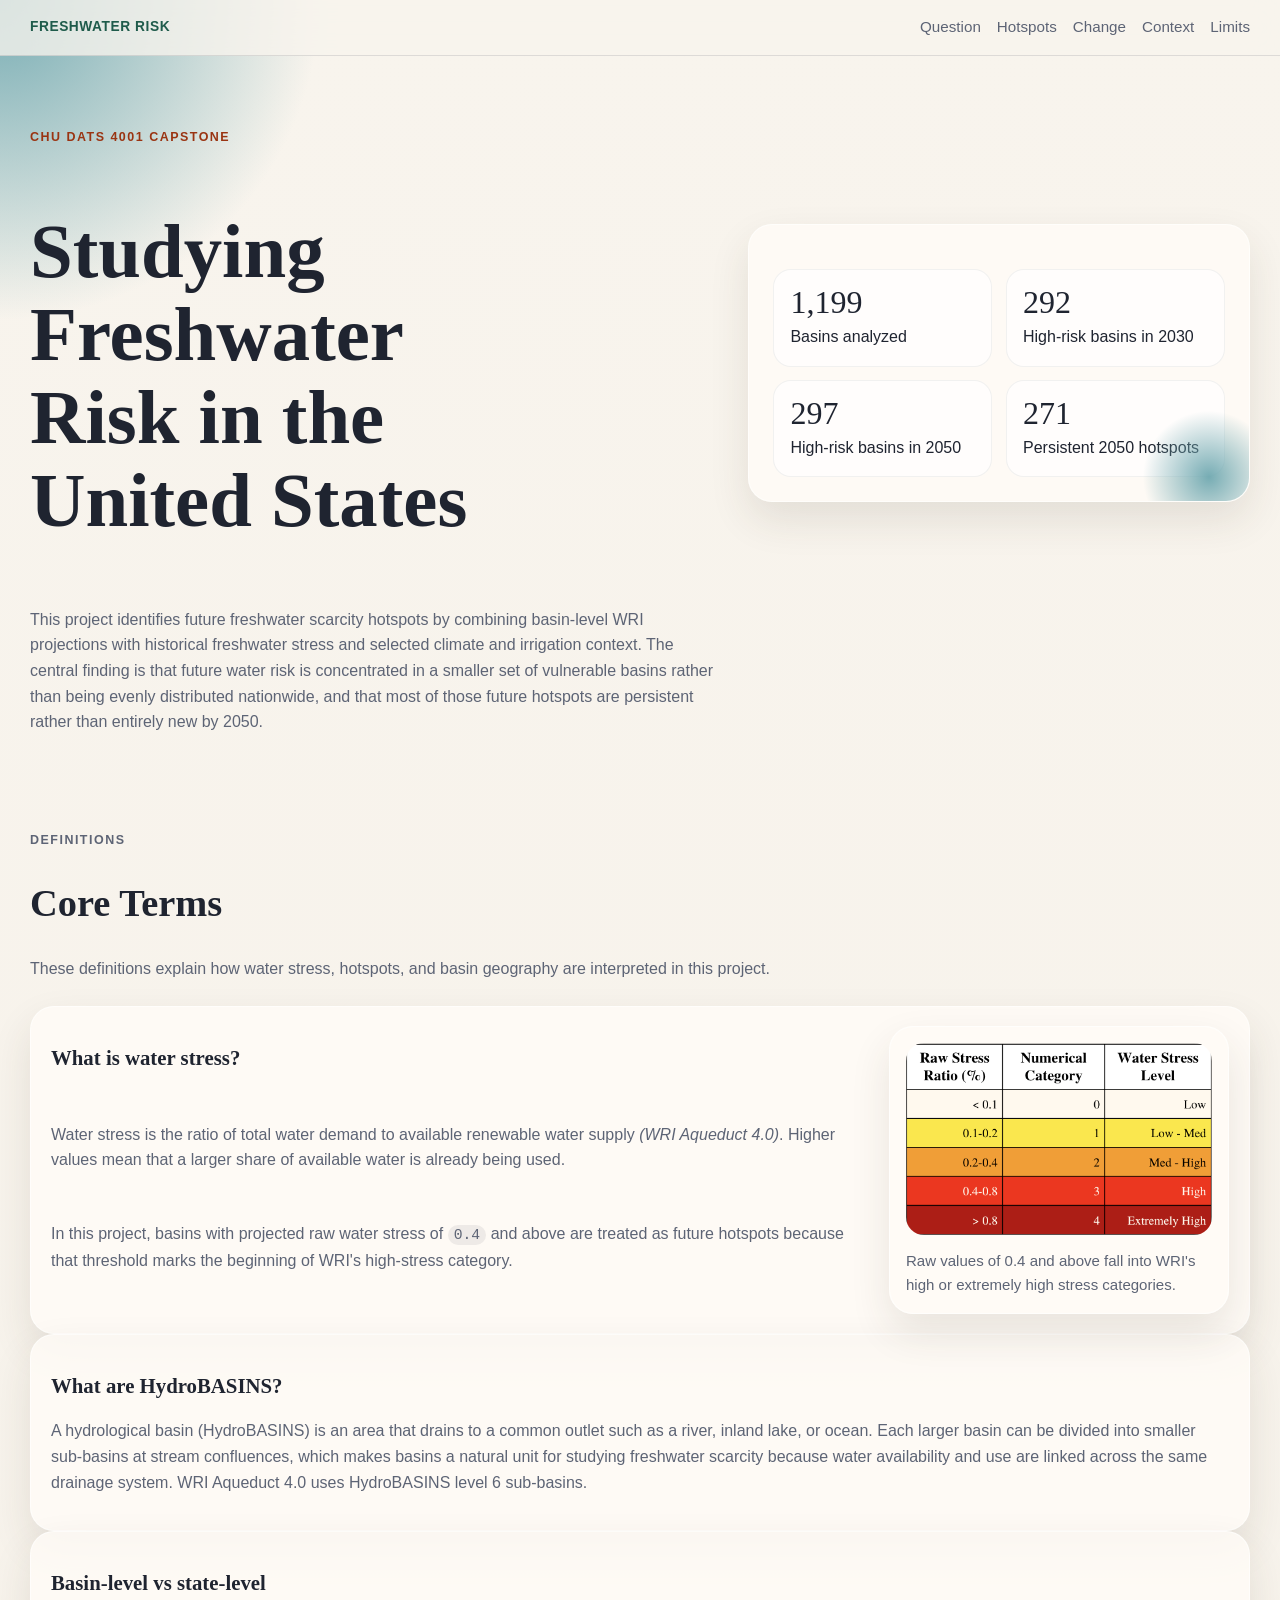
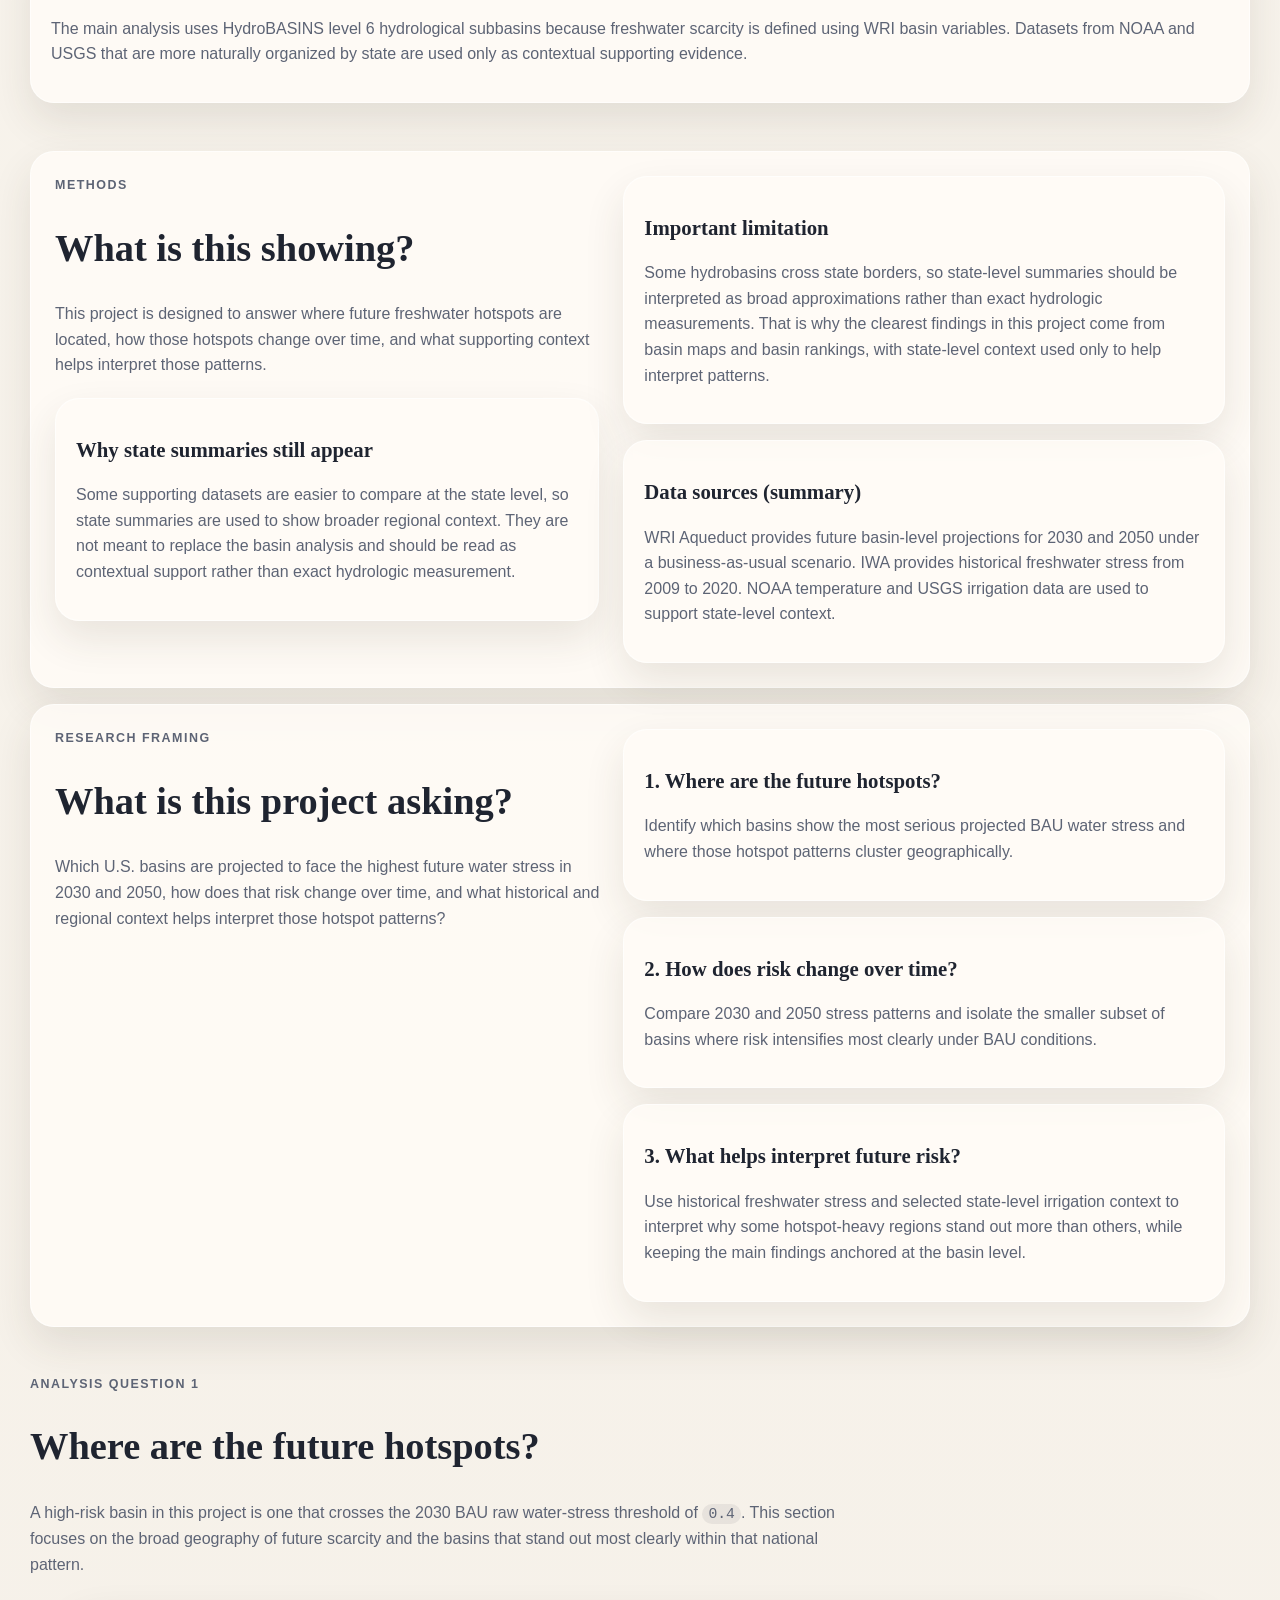
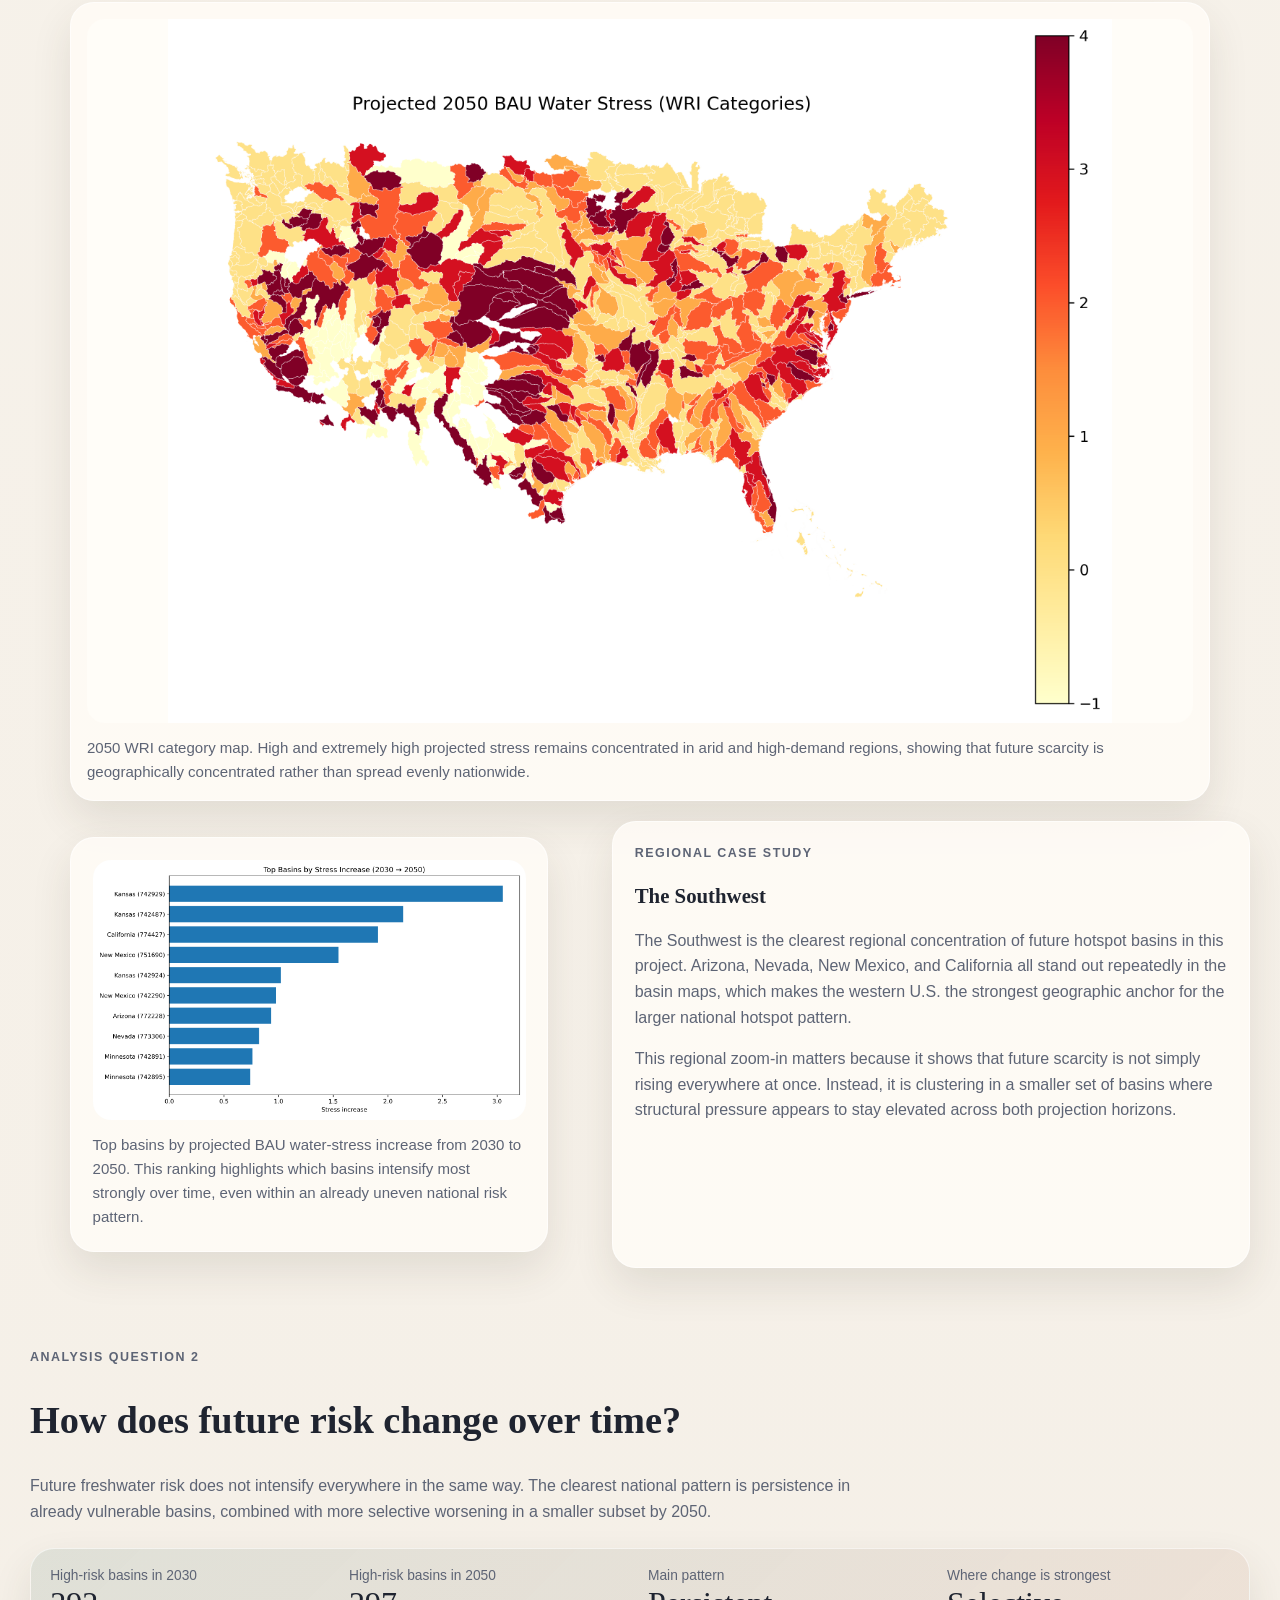
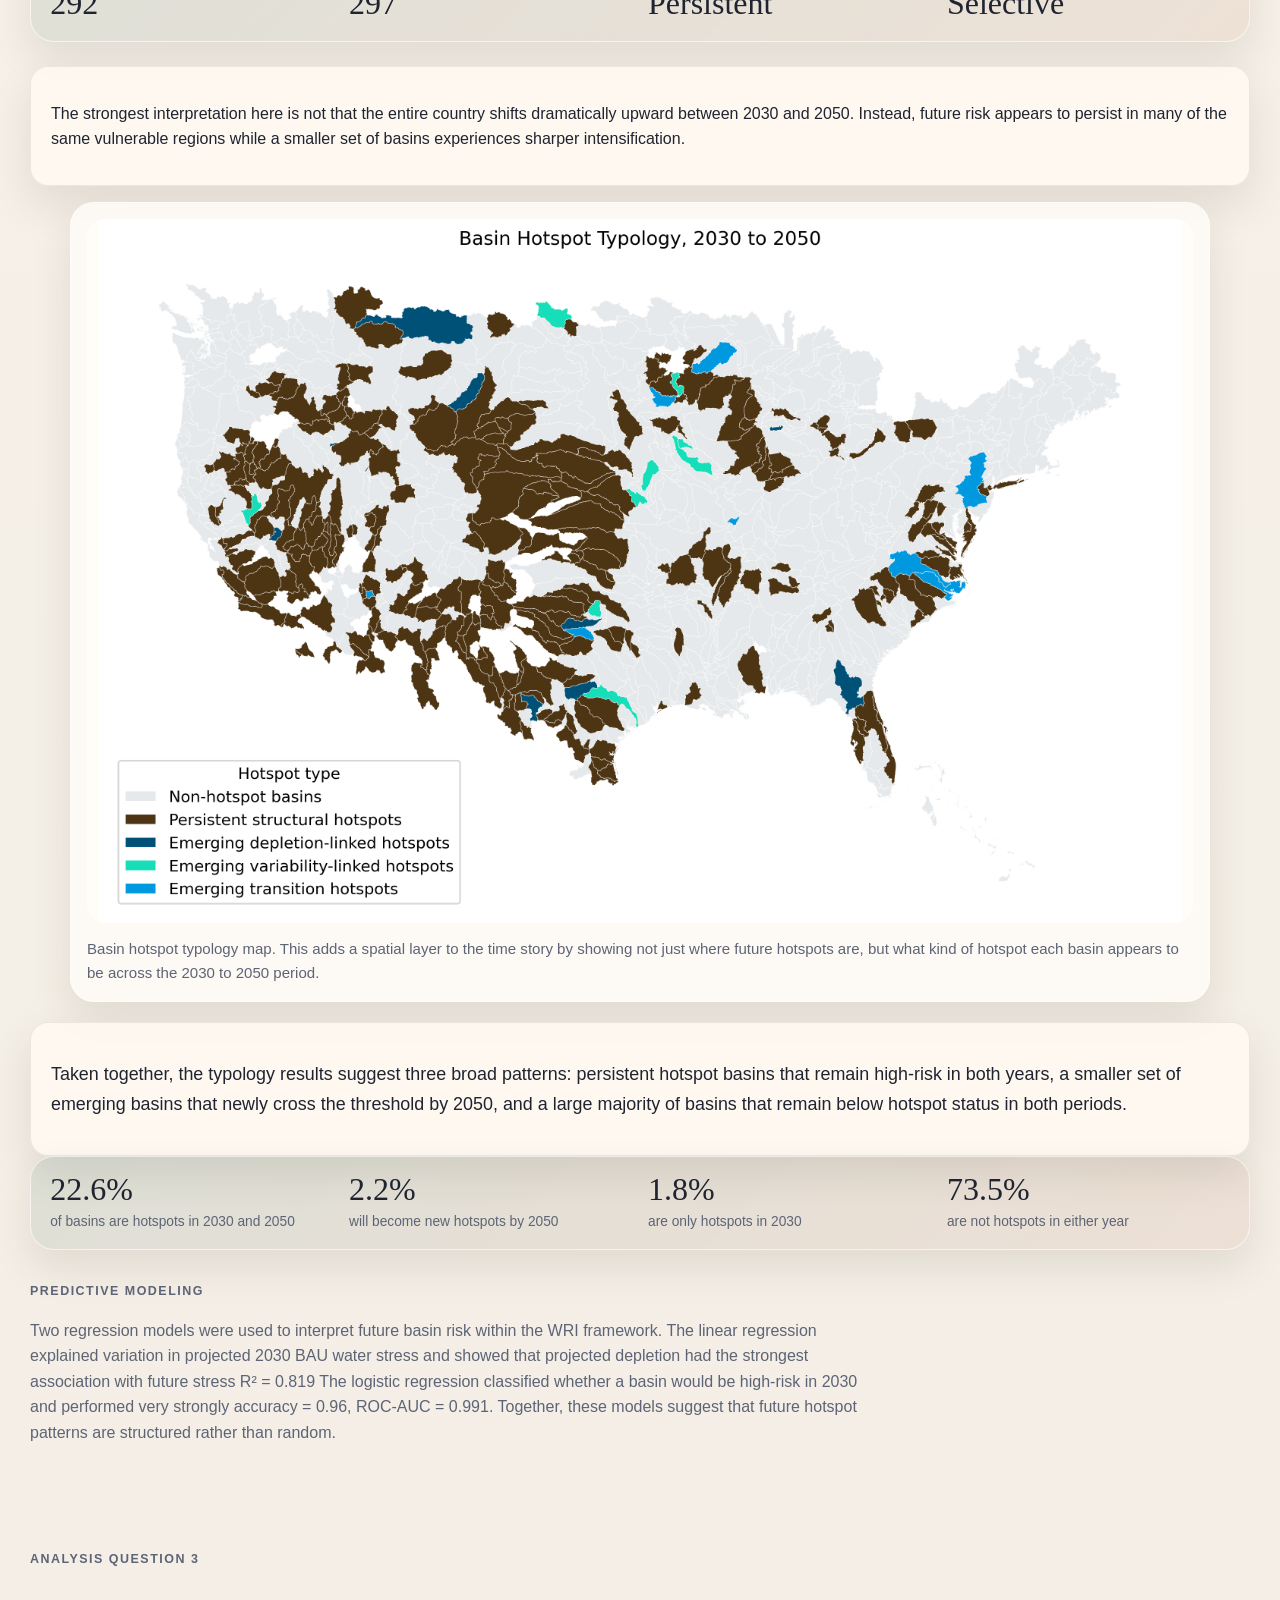
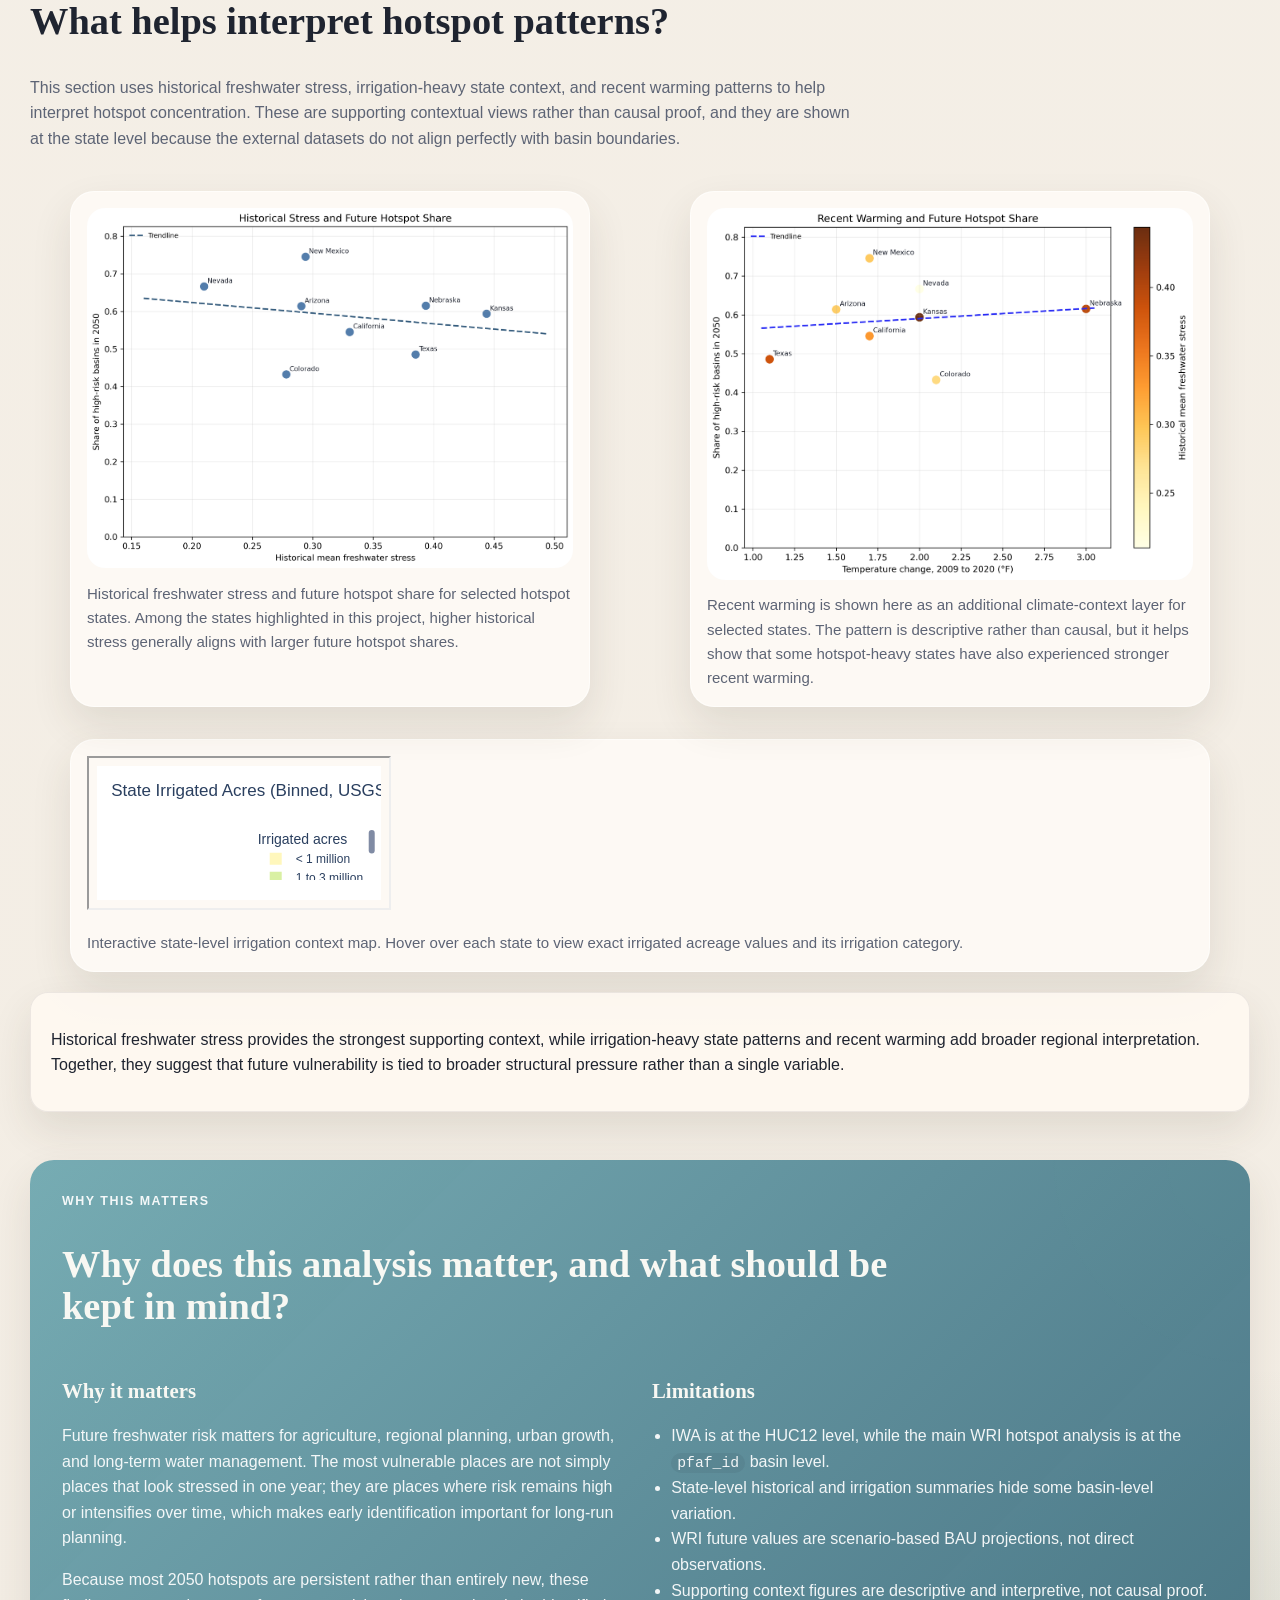
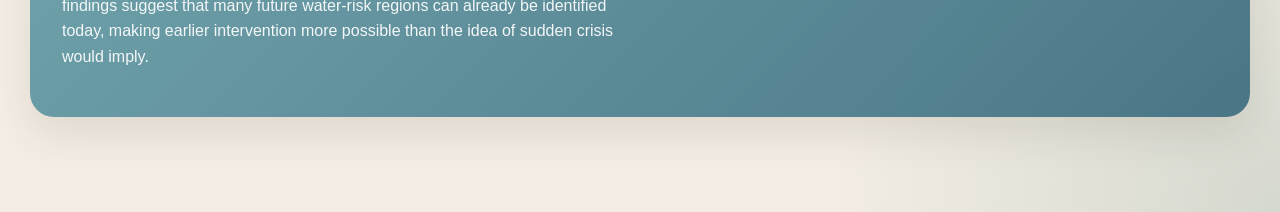
==== commit cec20311: "Update index.html" ====
--- a/index.html
+++ b/index.html
@@ -68,7 +68,7 @@
         </div>
     <article class="story-card">
   <div class="water-stress-layout">
-    <div class="water-stress-copy">
+    <div class="card-stack definitions-stack">
       <h3>What is water stress?</h3>
       <p>
         Water stress is the ratio of total water demand to available renewable
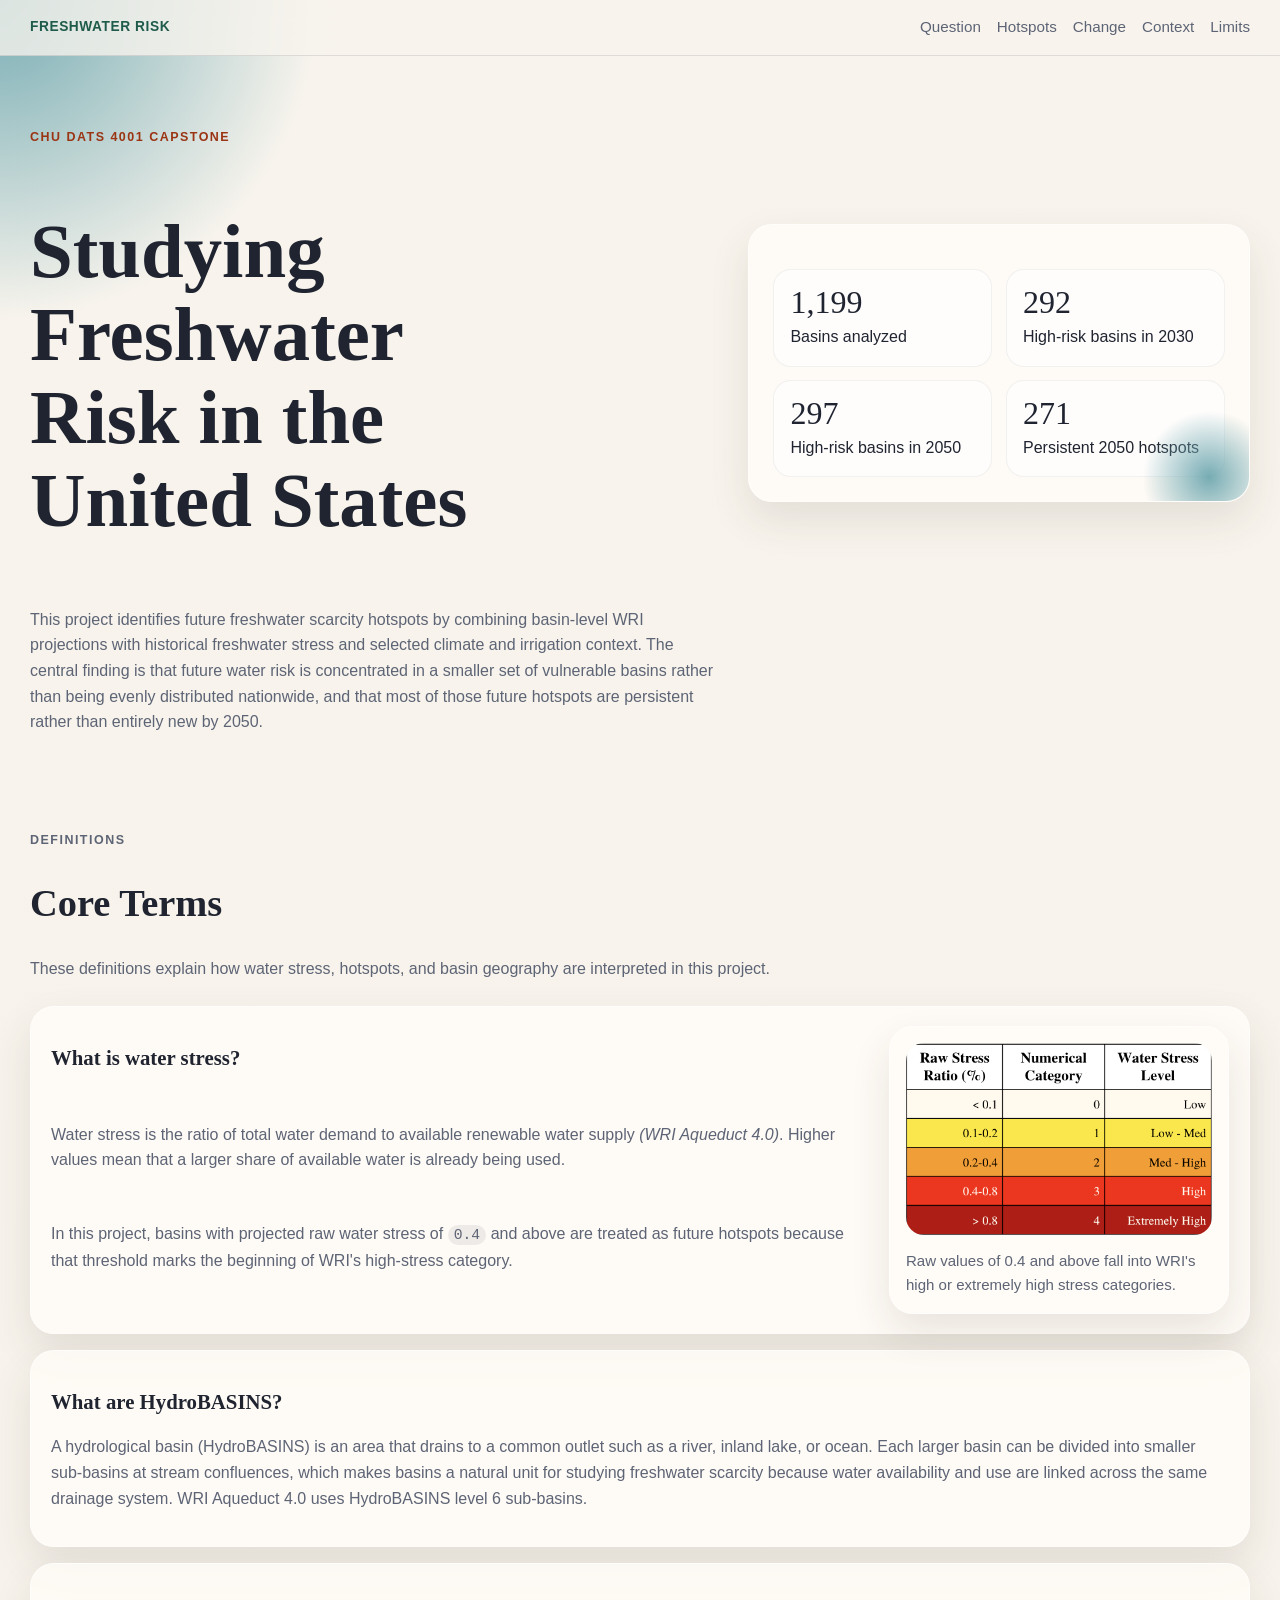
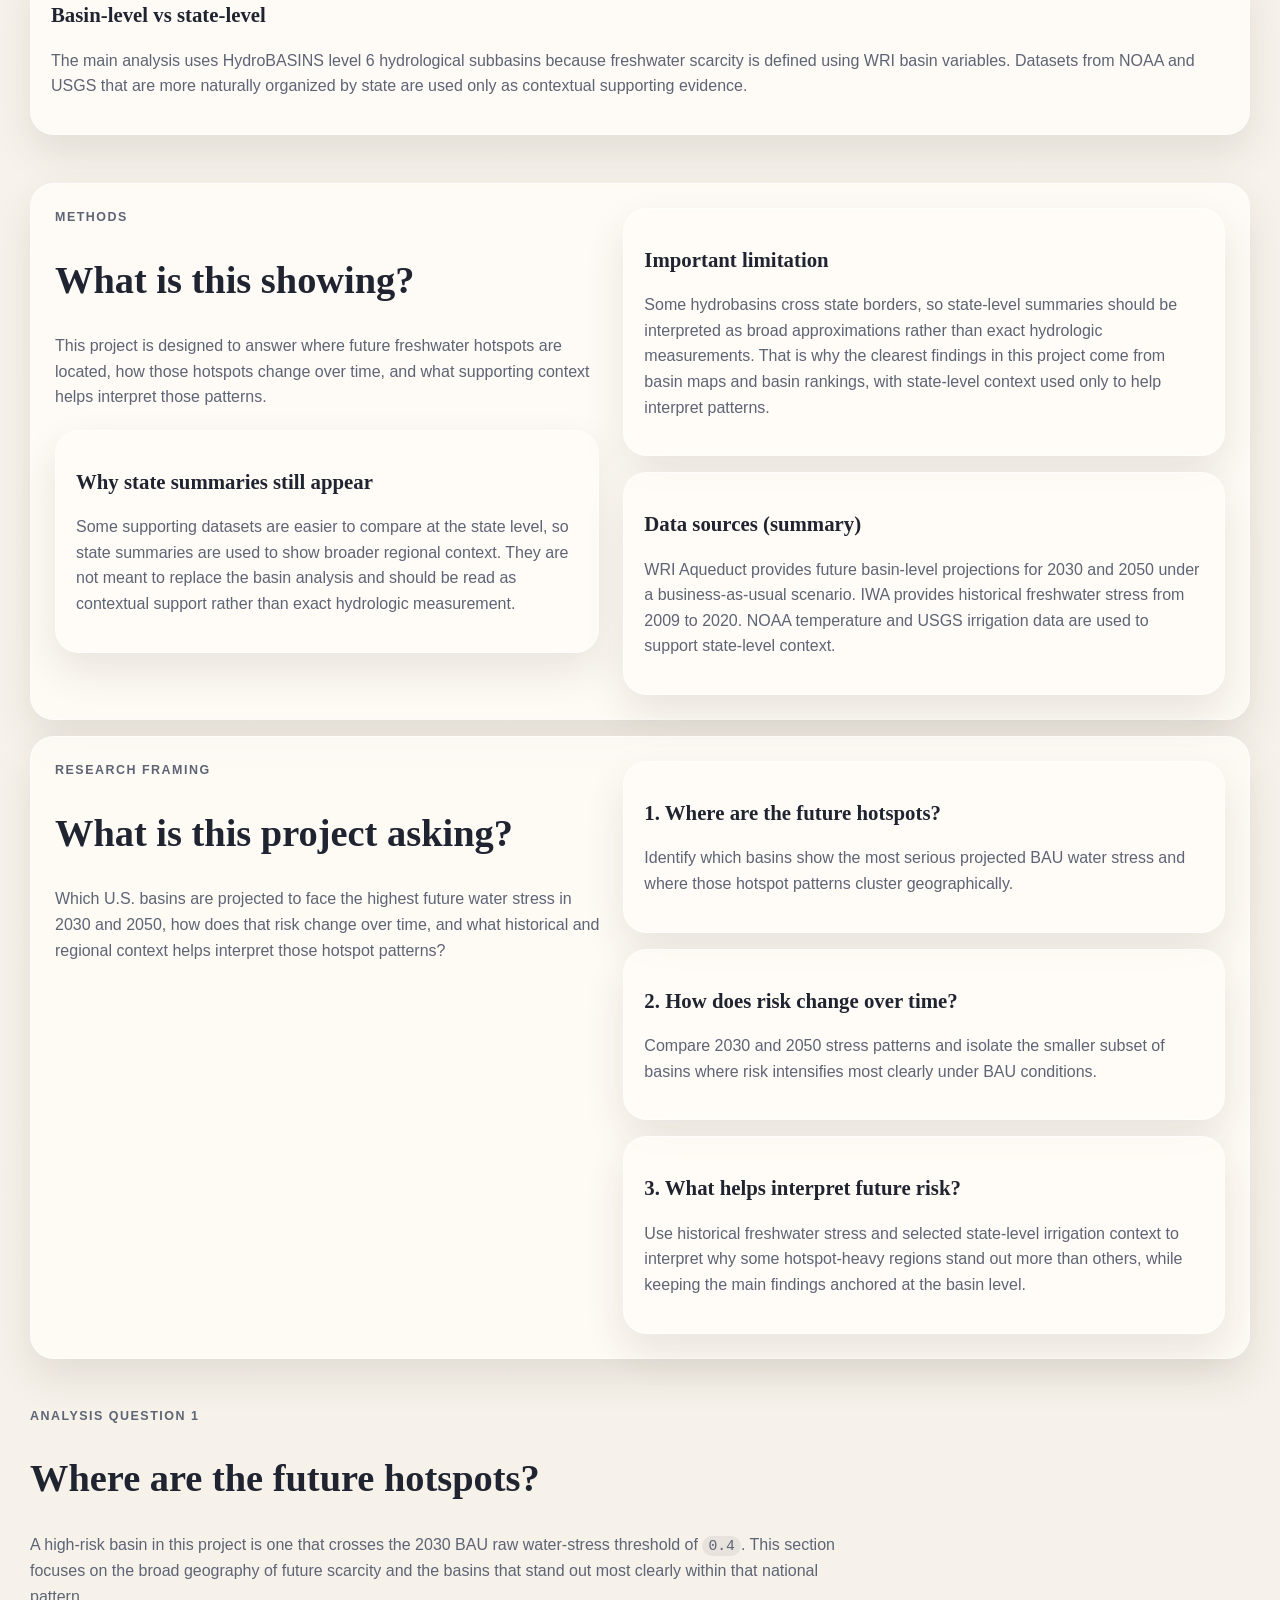
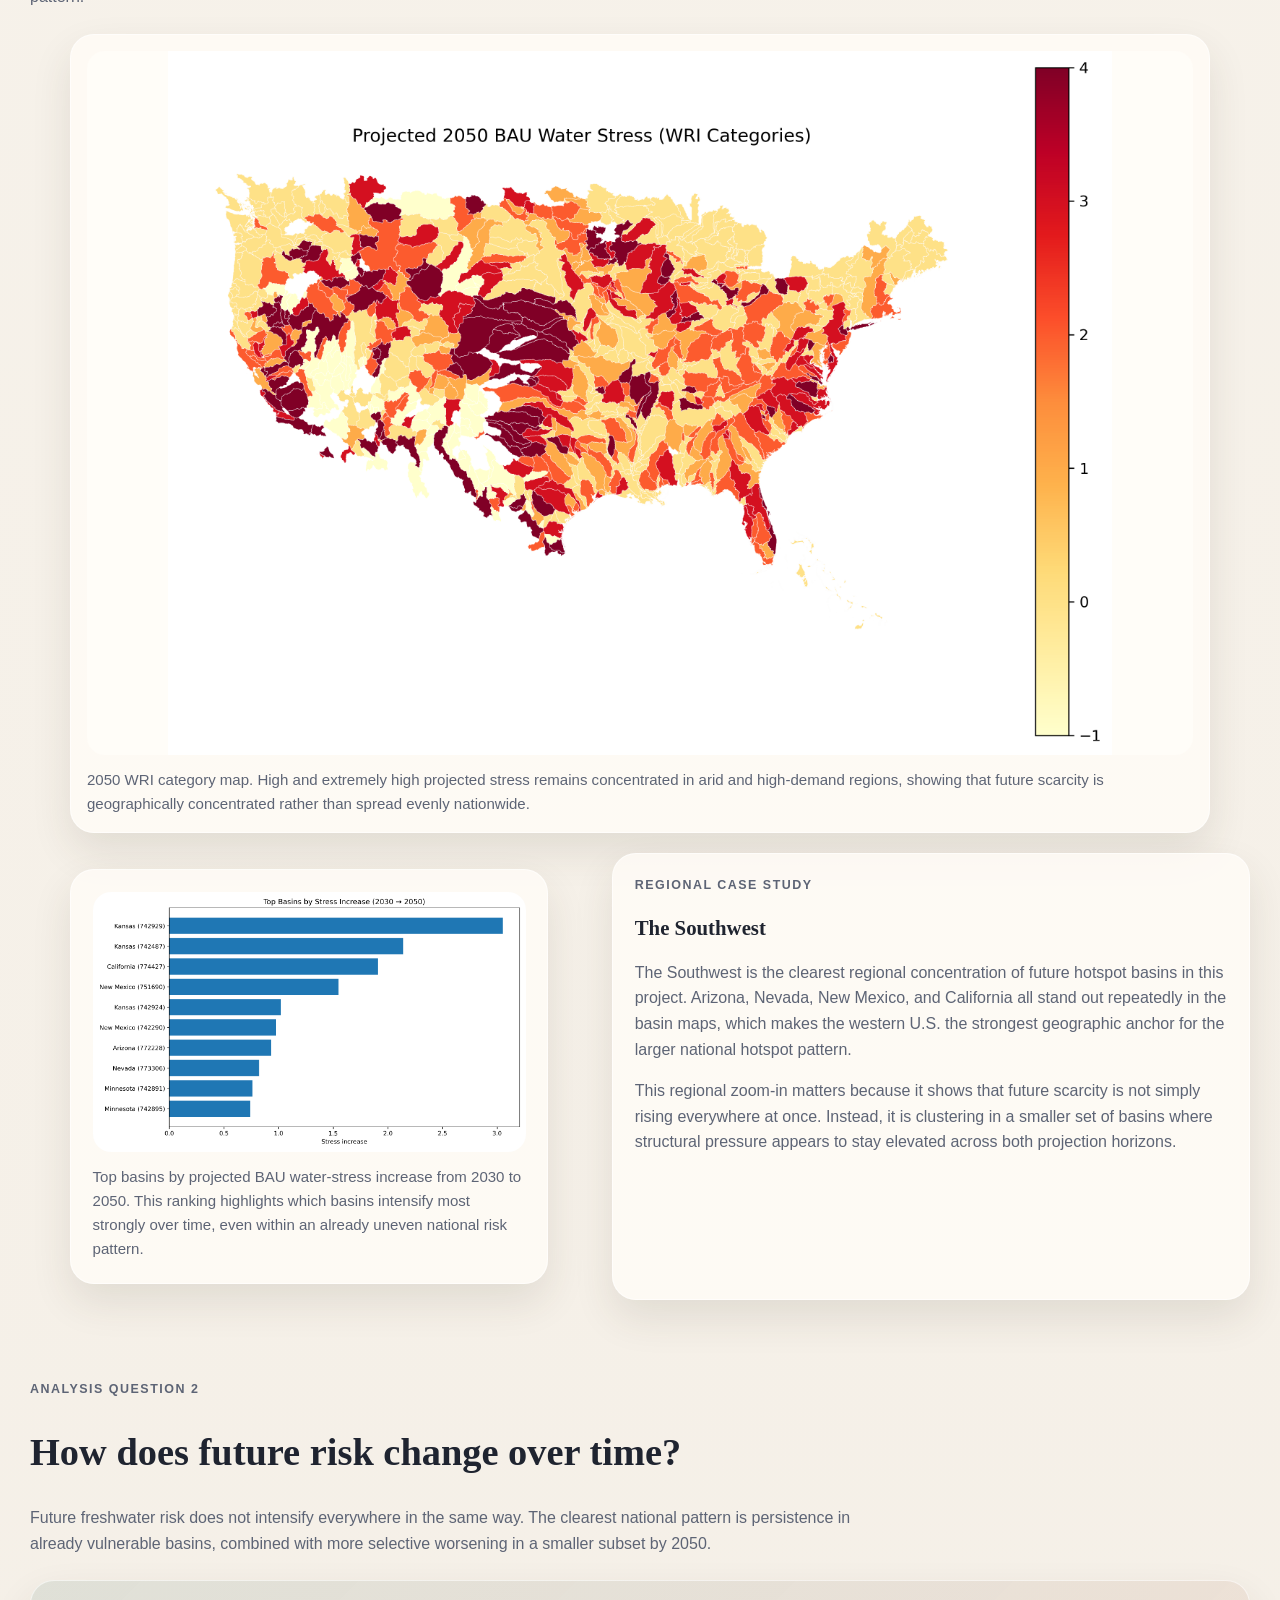
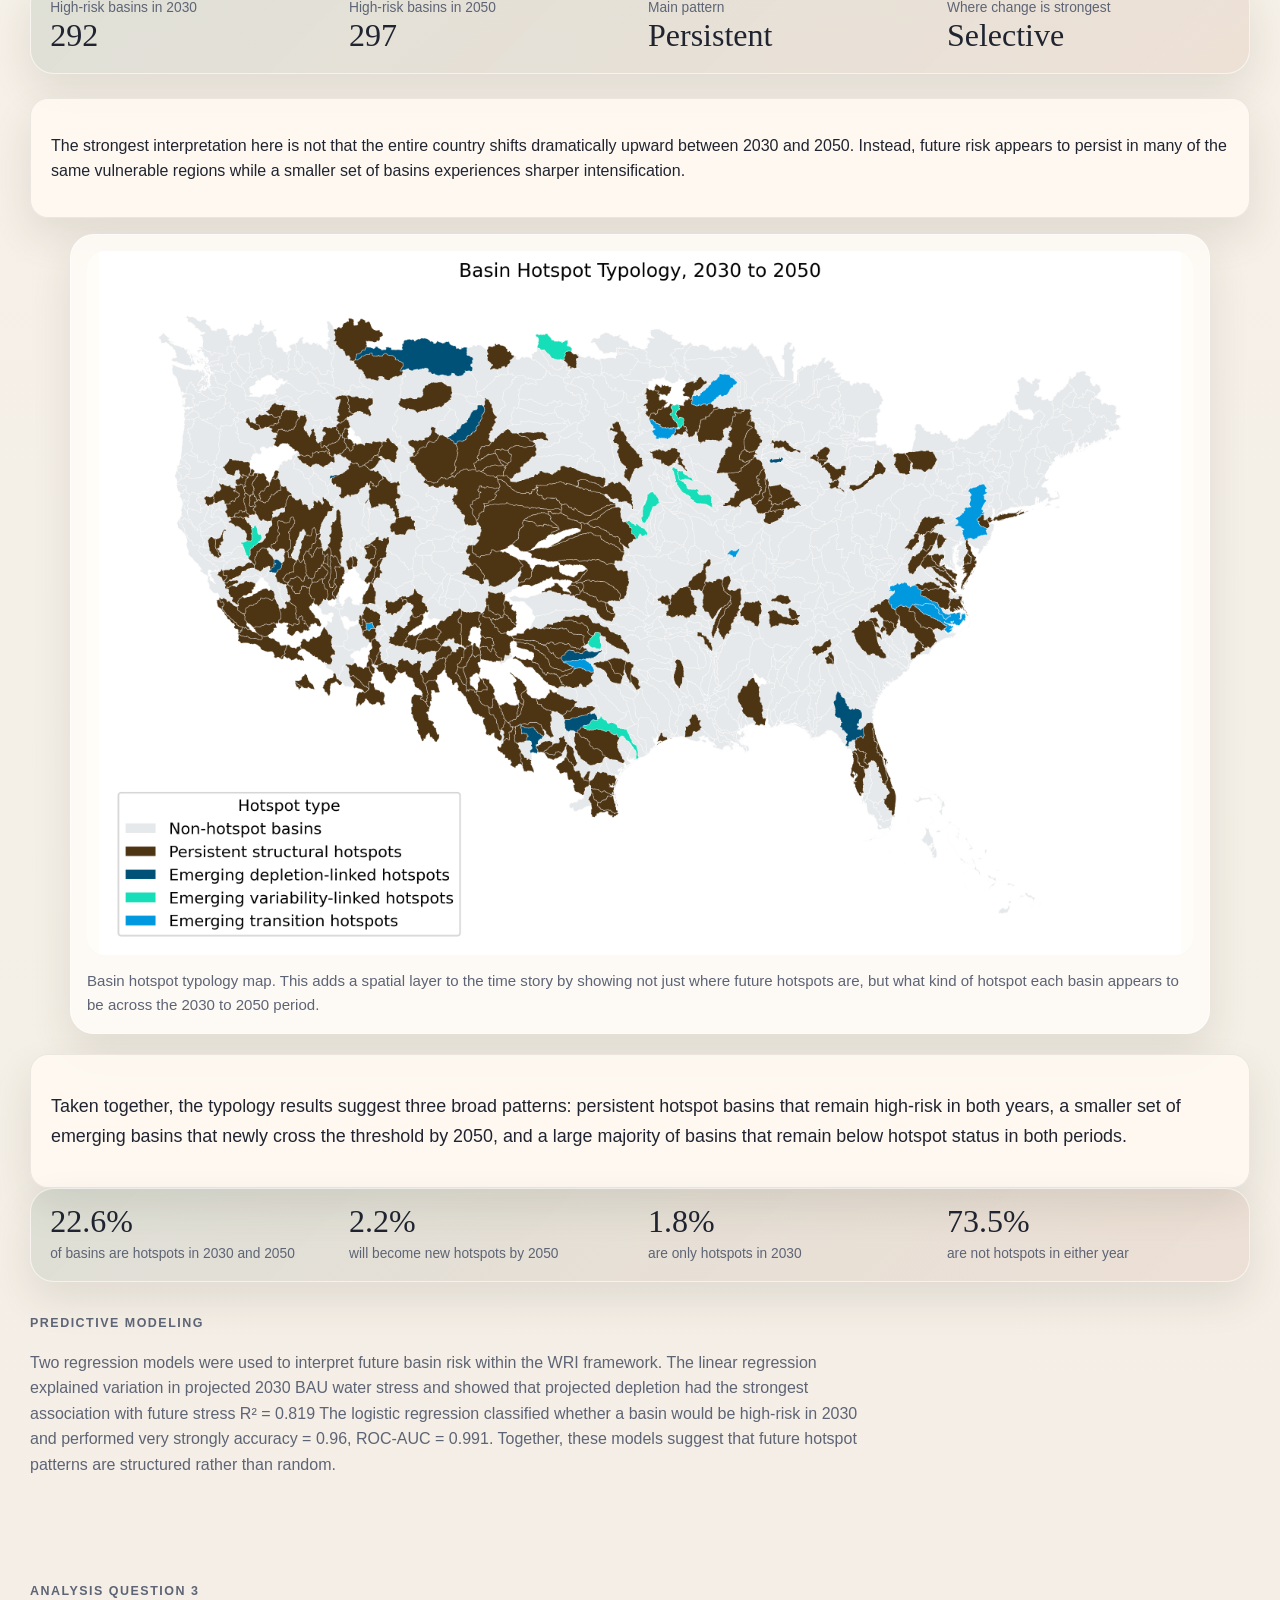
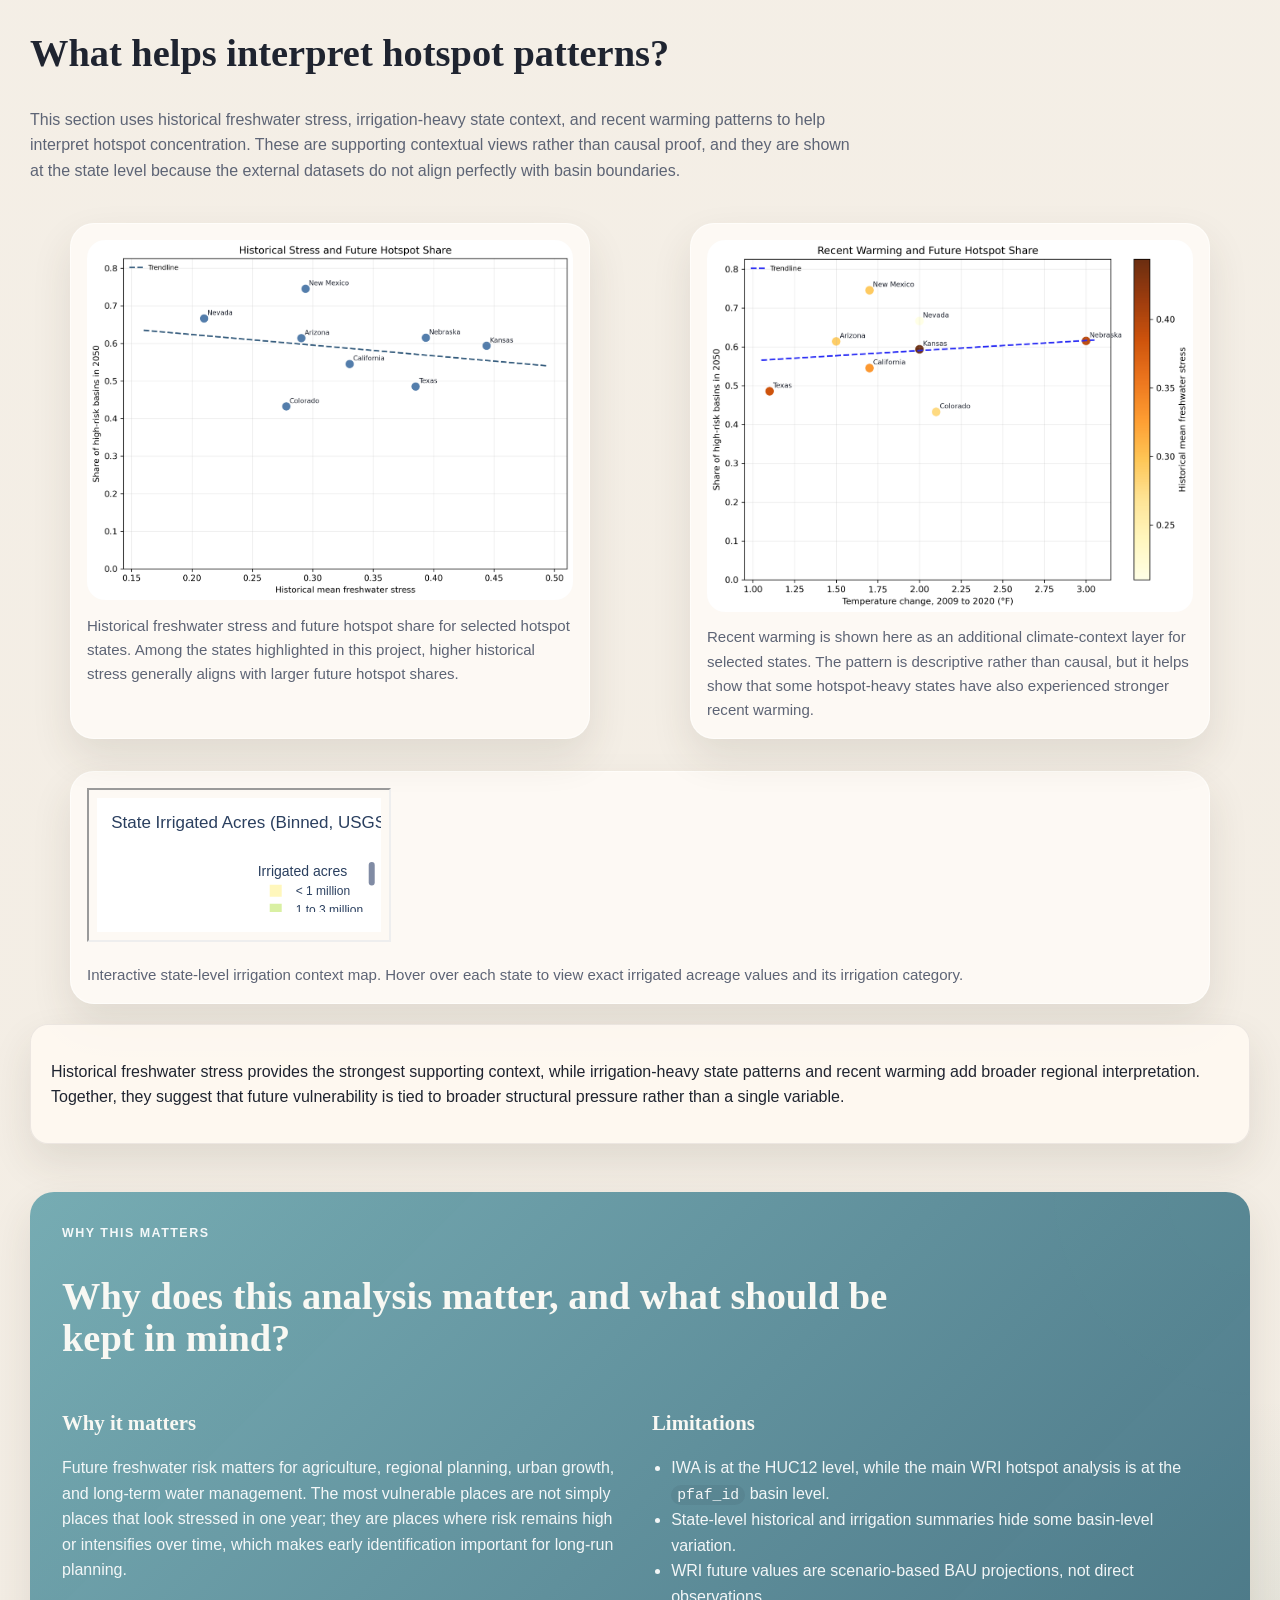
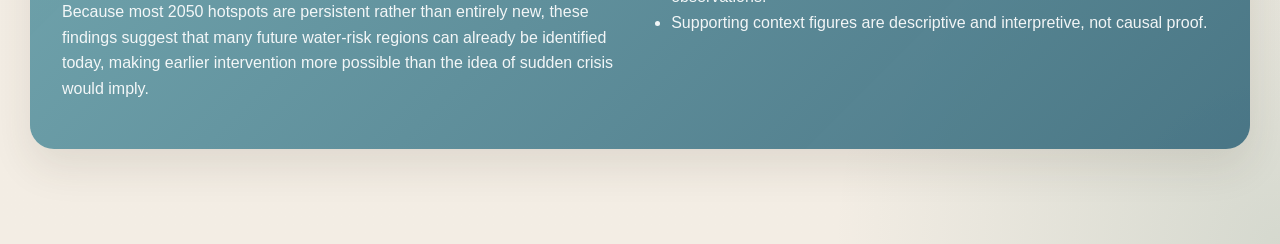
==== commit ddcefe0d: "Update index.html" ====
--- a/index.html
+++ b/index.html
@@ -94,7 +94,10 @@
     </figure>
   </div>
 </article>
-
+<p>
+
+  
+</p>
           <article class="story-card">
             <h3>What are HydroBASINS?</h3>
             <p>
@@ -107,7 +110,10 @@
             </p>
           </article>
 
-
+<p>
+
+  
+</p>
           <article class="story-card">
             <h3>Basin-level vs state-level</h3>
             <p>
--- a/site.css
+++ b/site.css
@@ -51,8 +51,10 @@
   align-items: start;
 }
 
-.water-stress-copy {
-  min-width: 0;
+.definitions-stack {
+  display: flex;
+  flex-direction: column;
+  gap: 1.5rem;
 }
 
 .water-stress-figure {
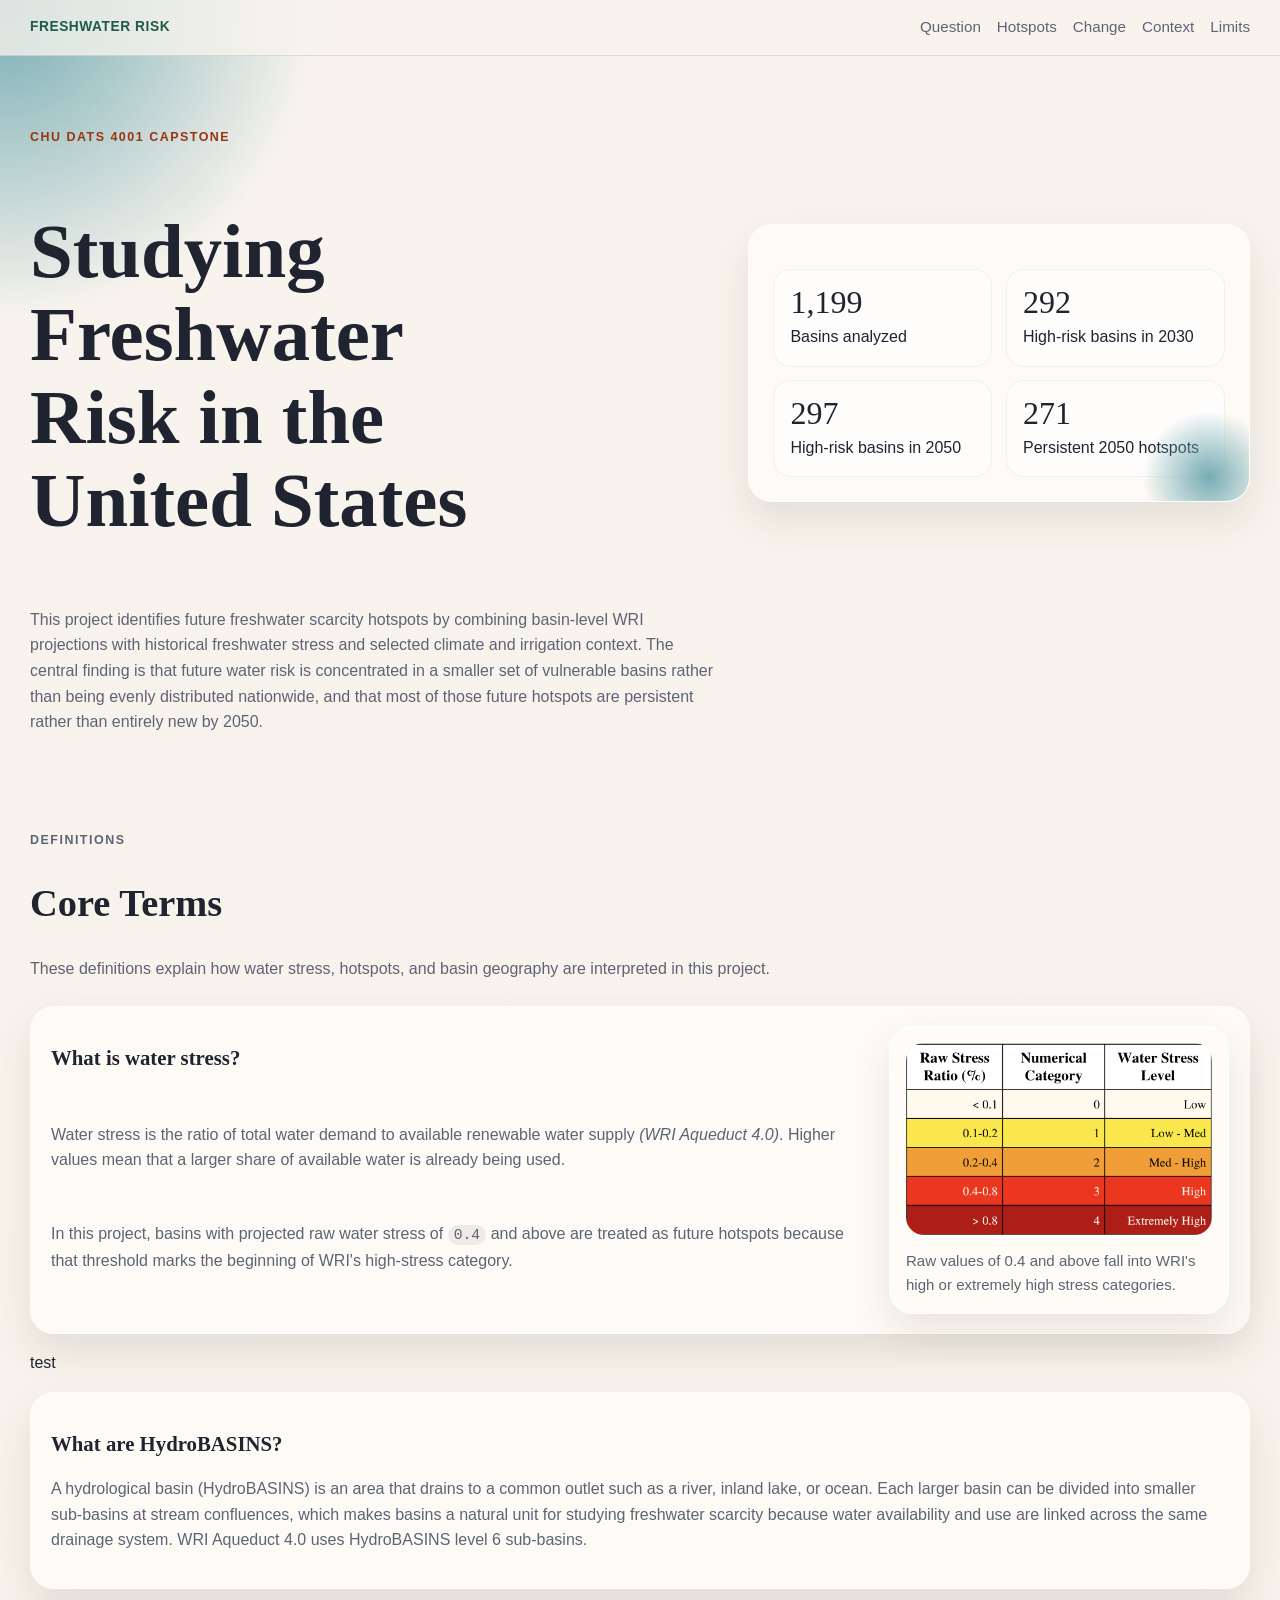
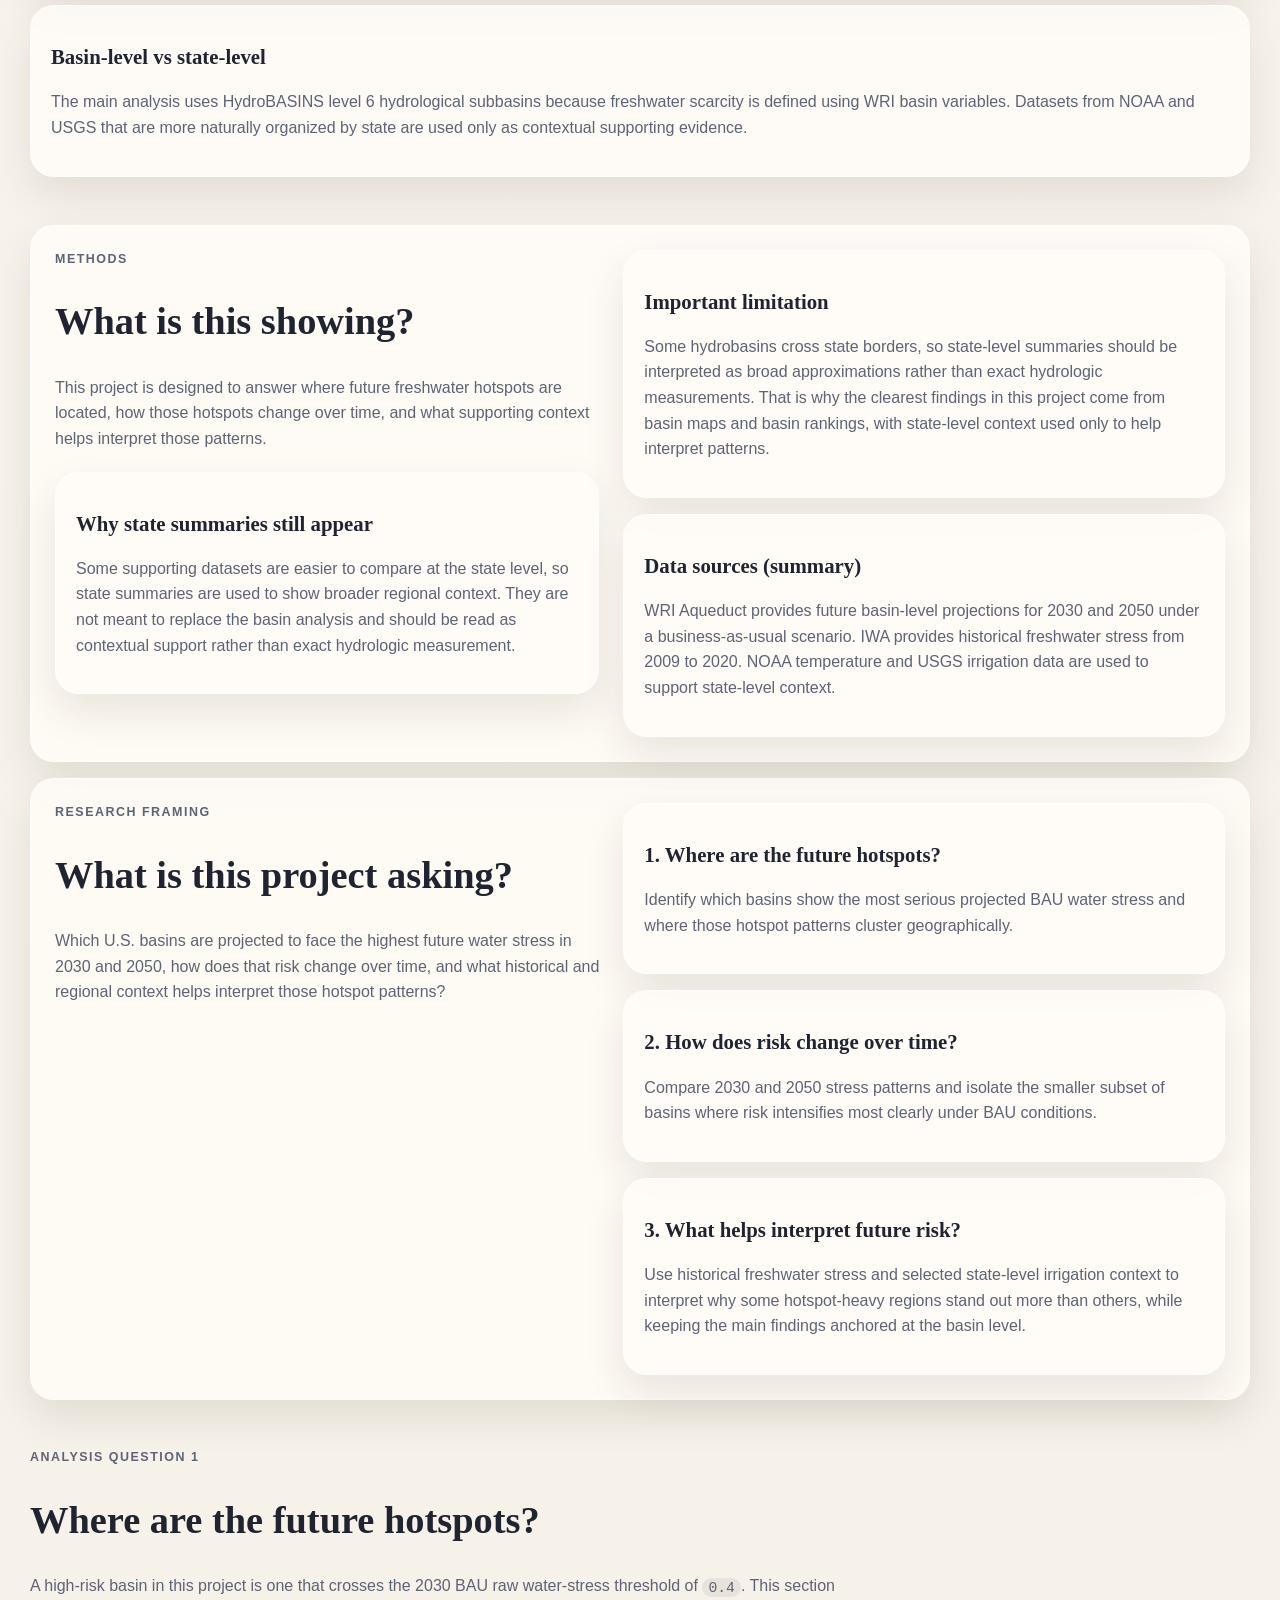
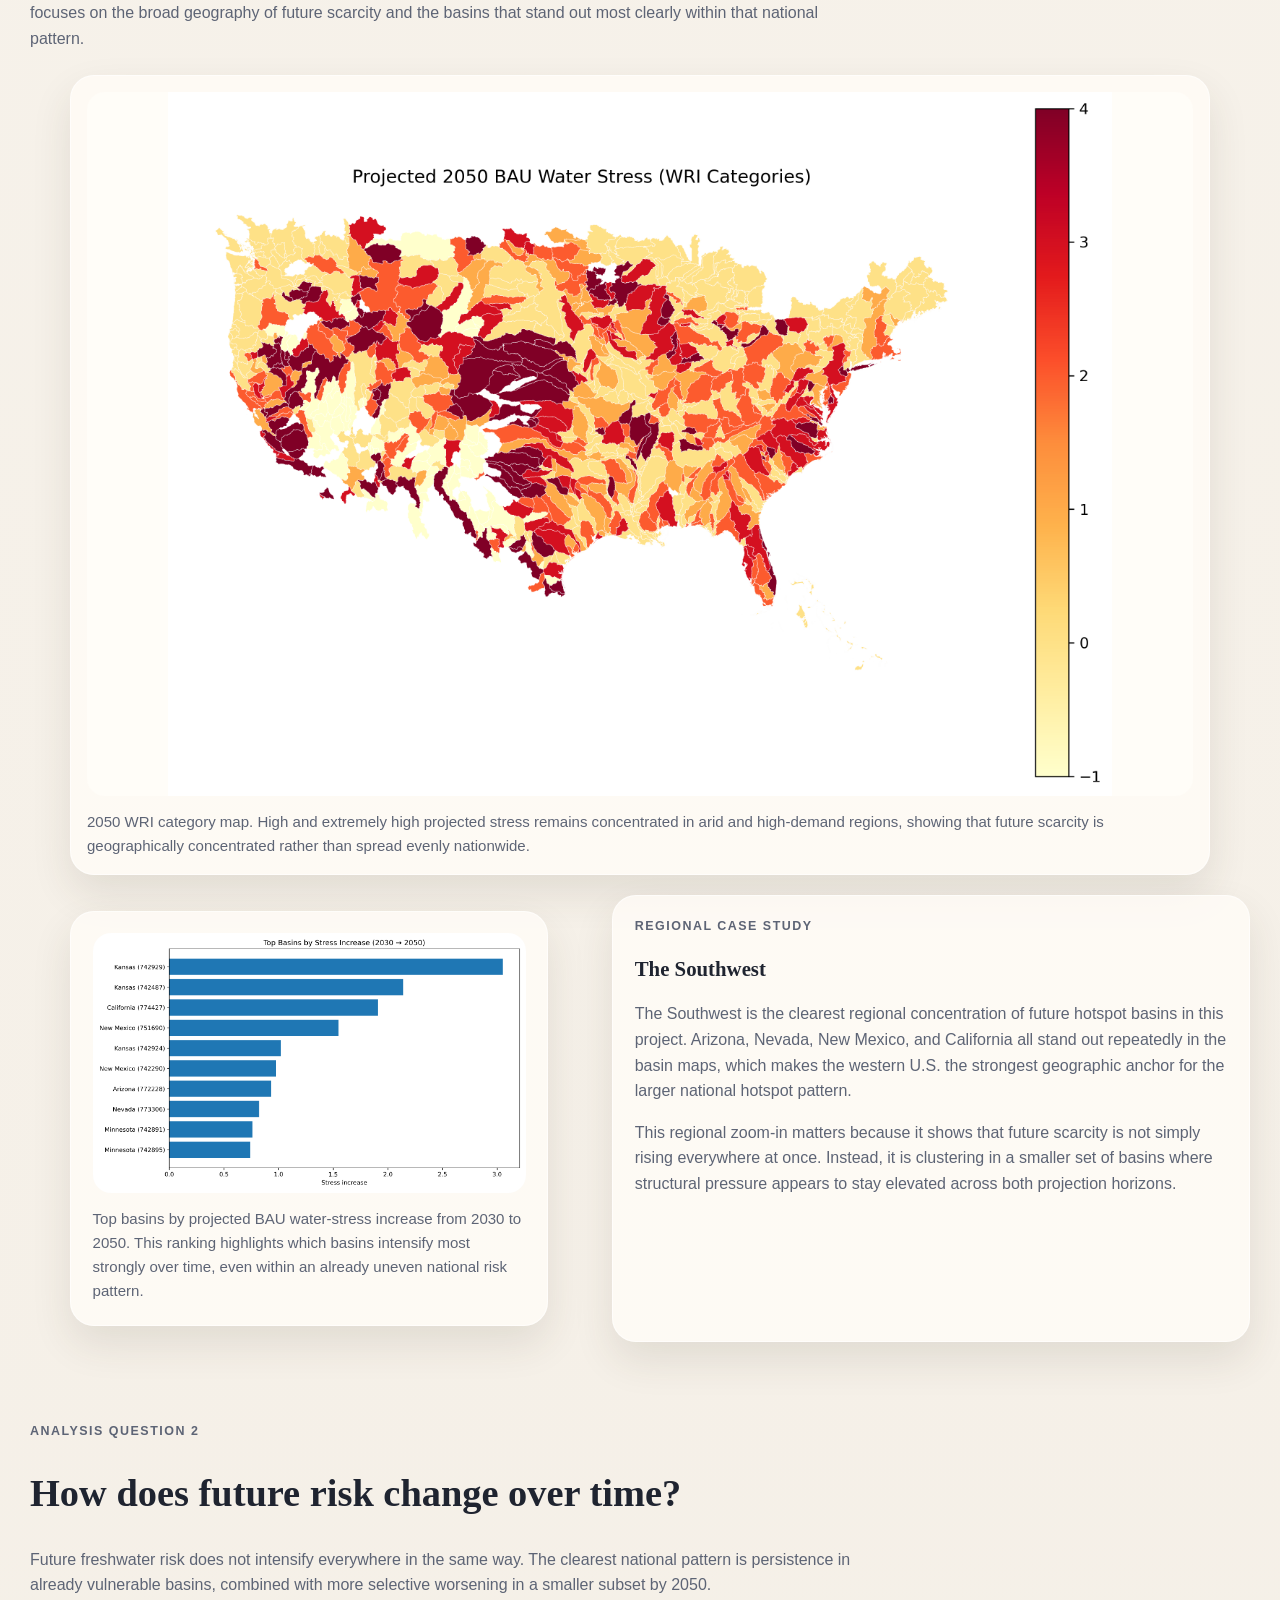
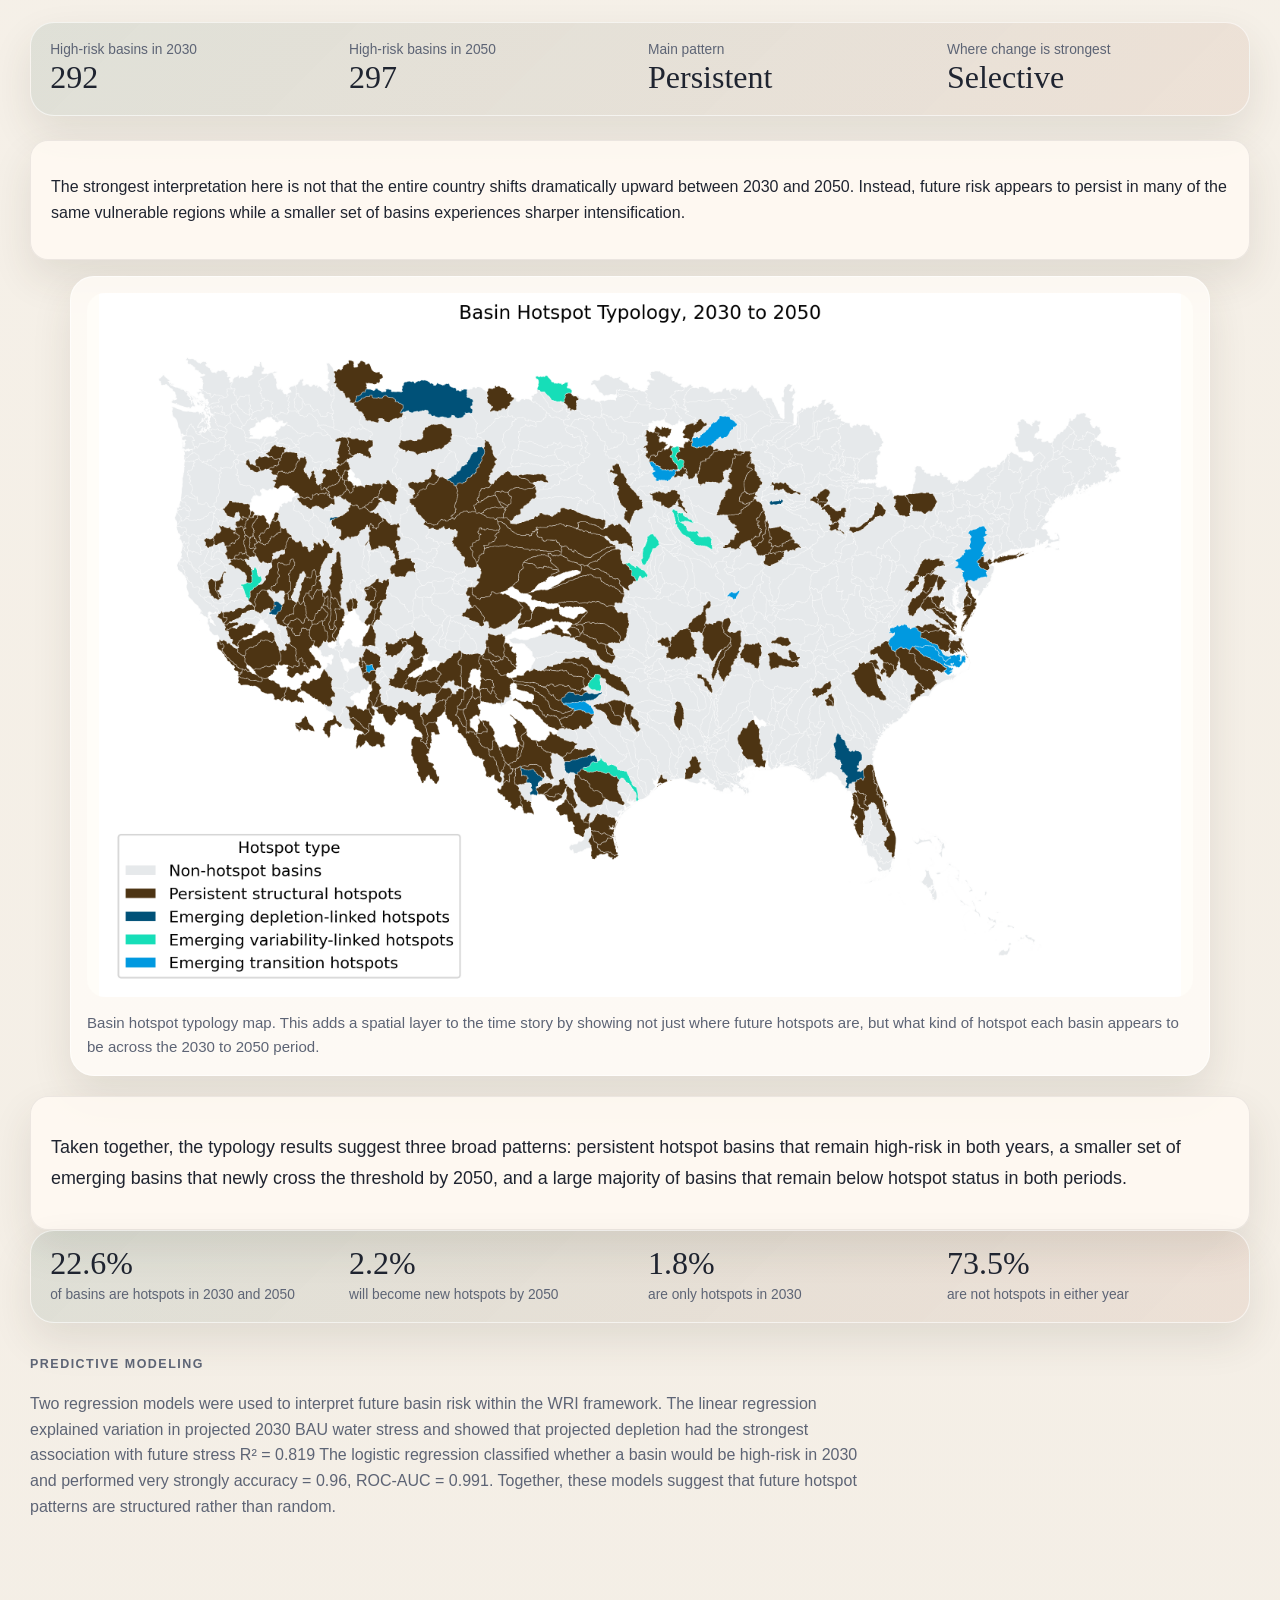
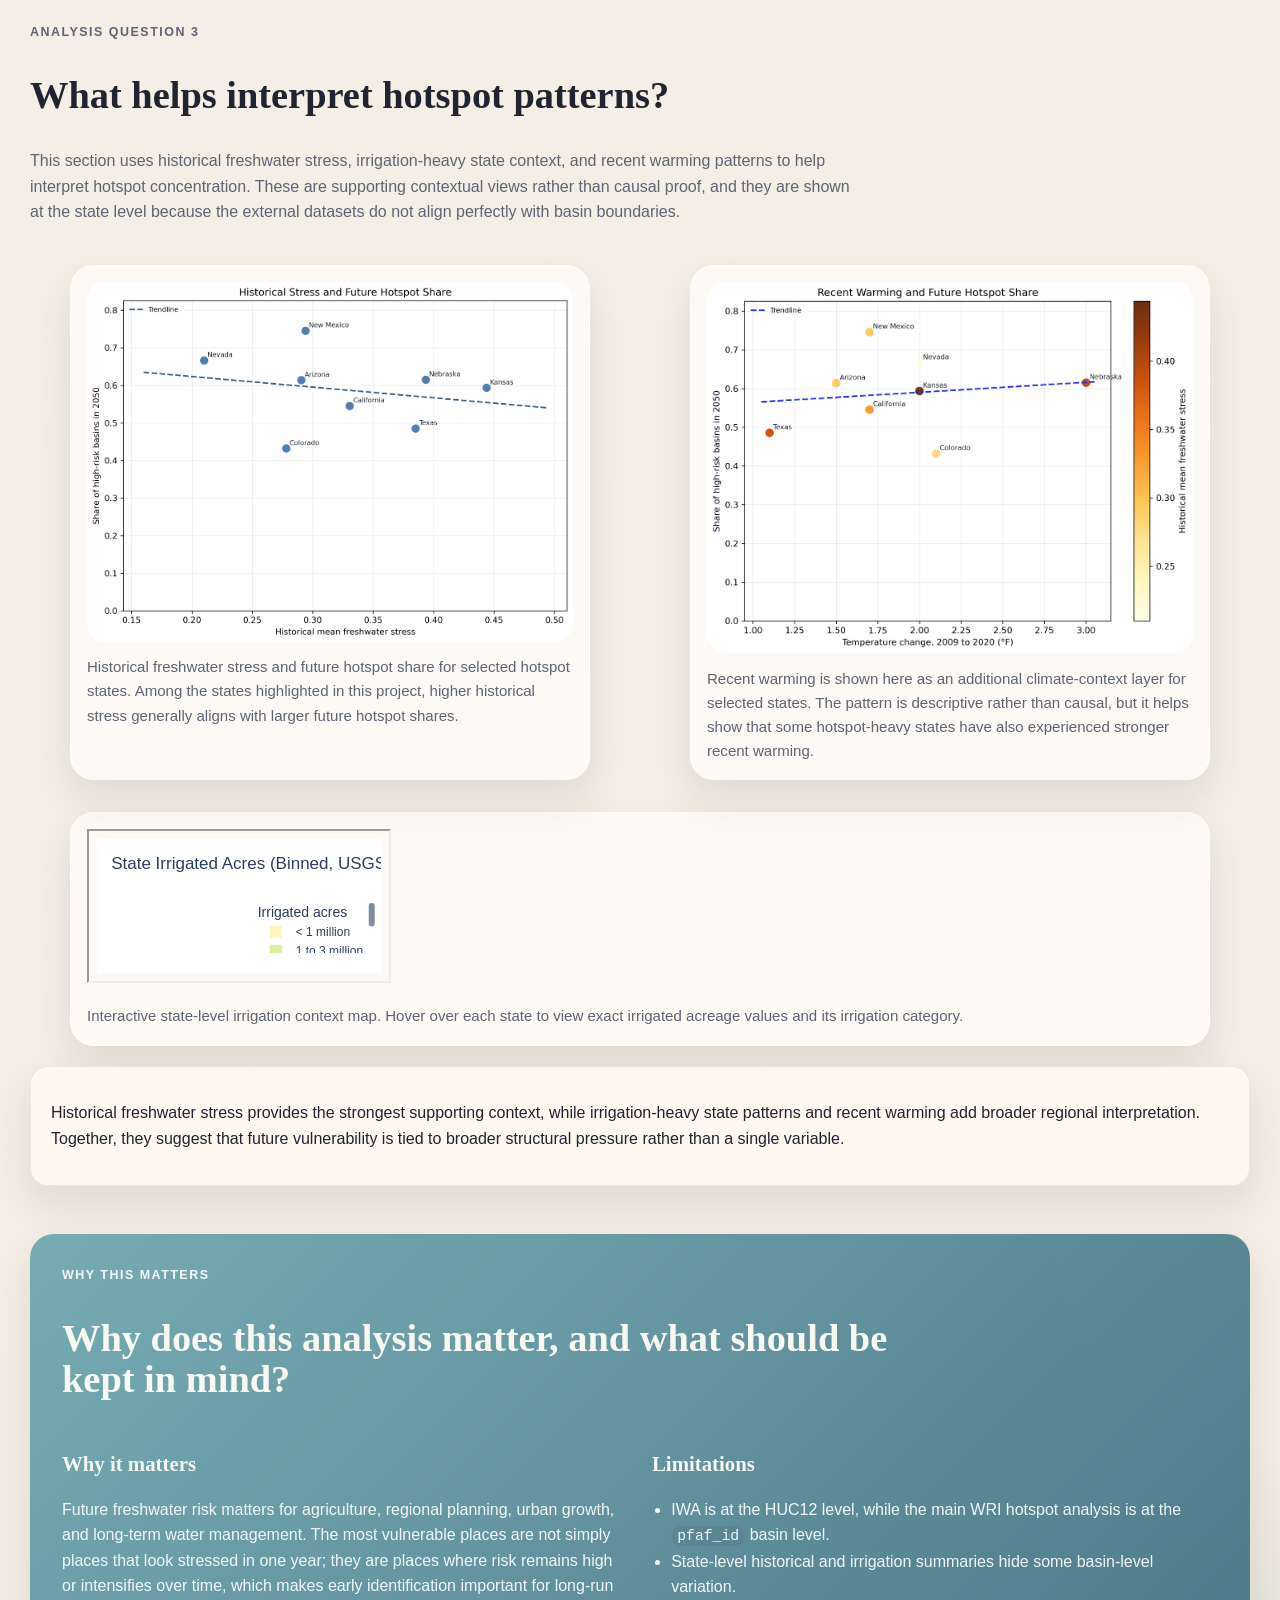
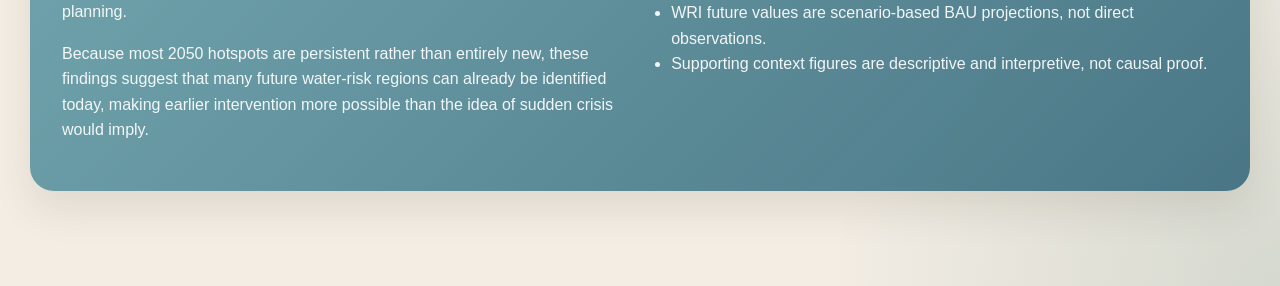
==== commit 5c60c465: "Update index.html" ====
--- a/index.html
+++ b/index.html
@@ -95,7 +95,7 @@
   </div>
 </article>
 <p>
-
+test
   
 </p>
           <article class="story-card">
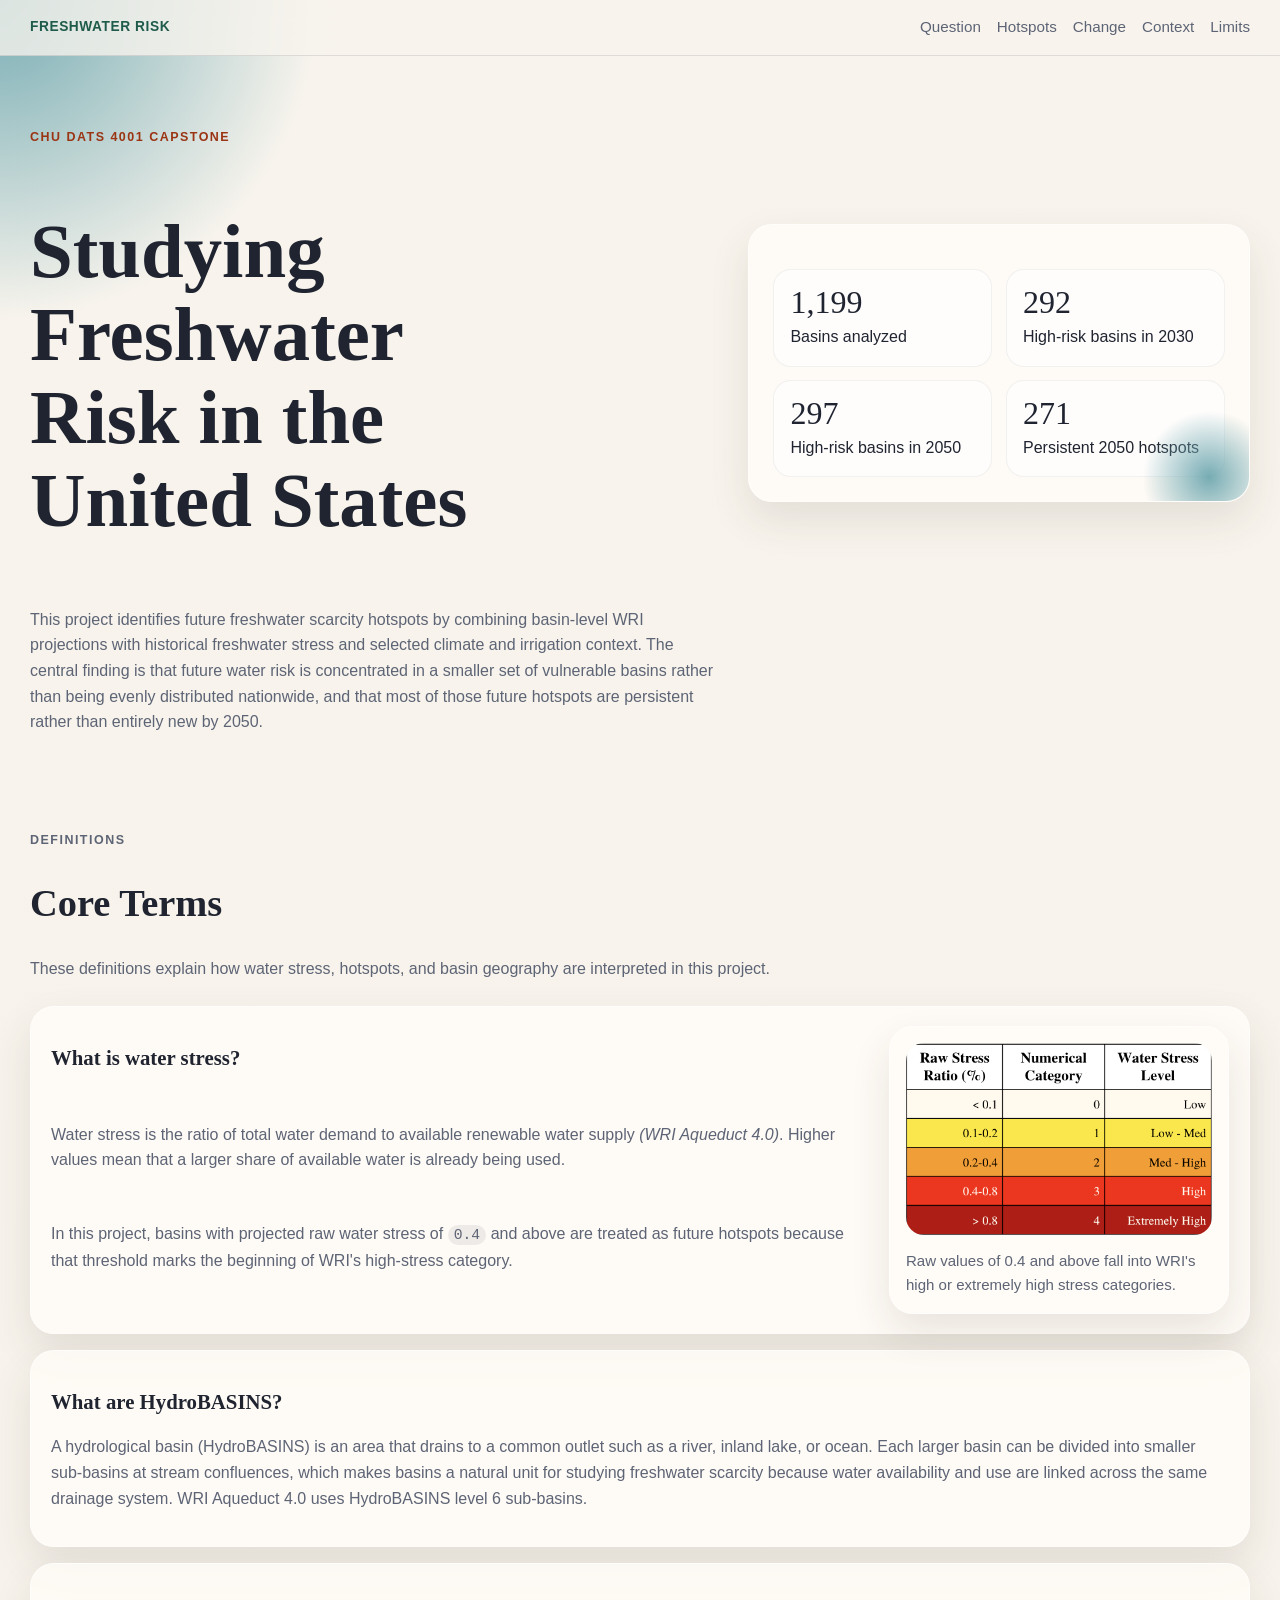
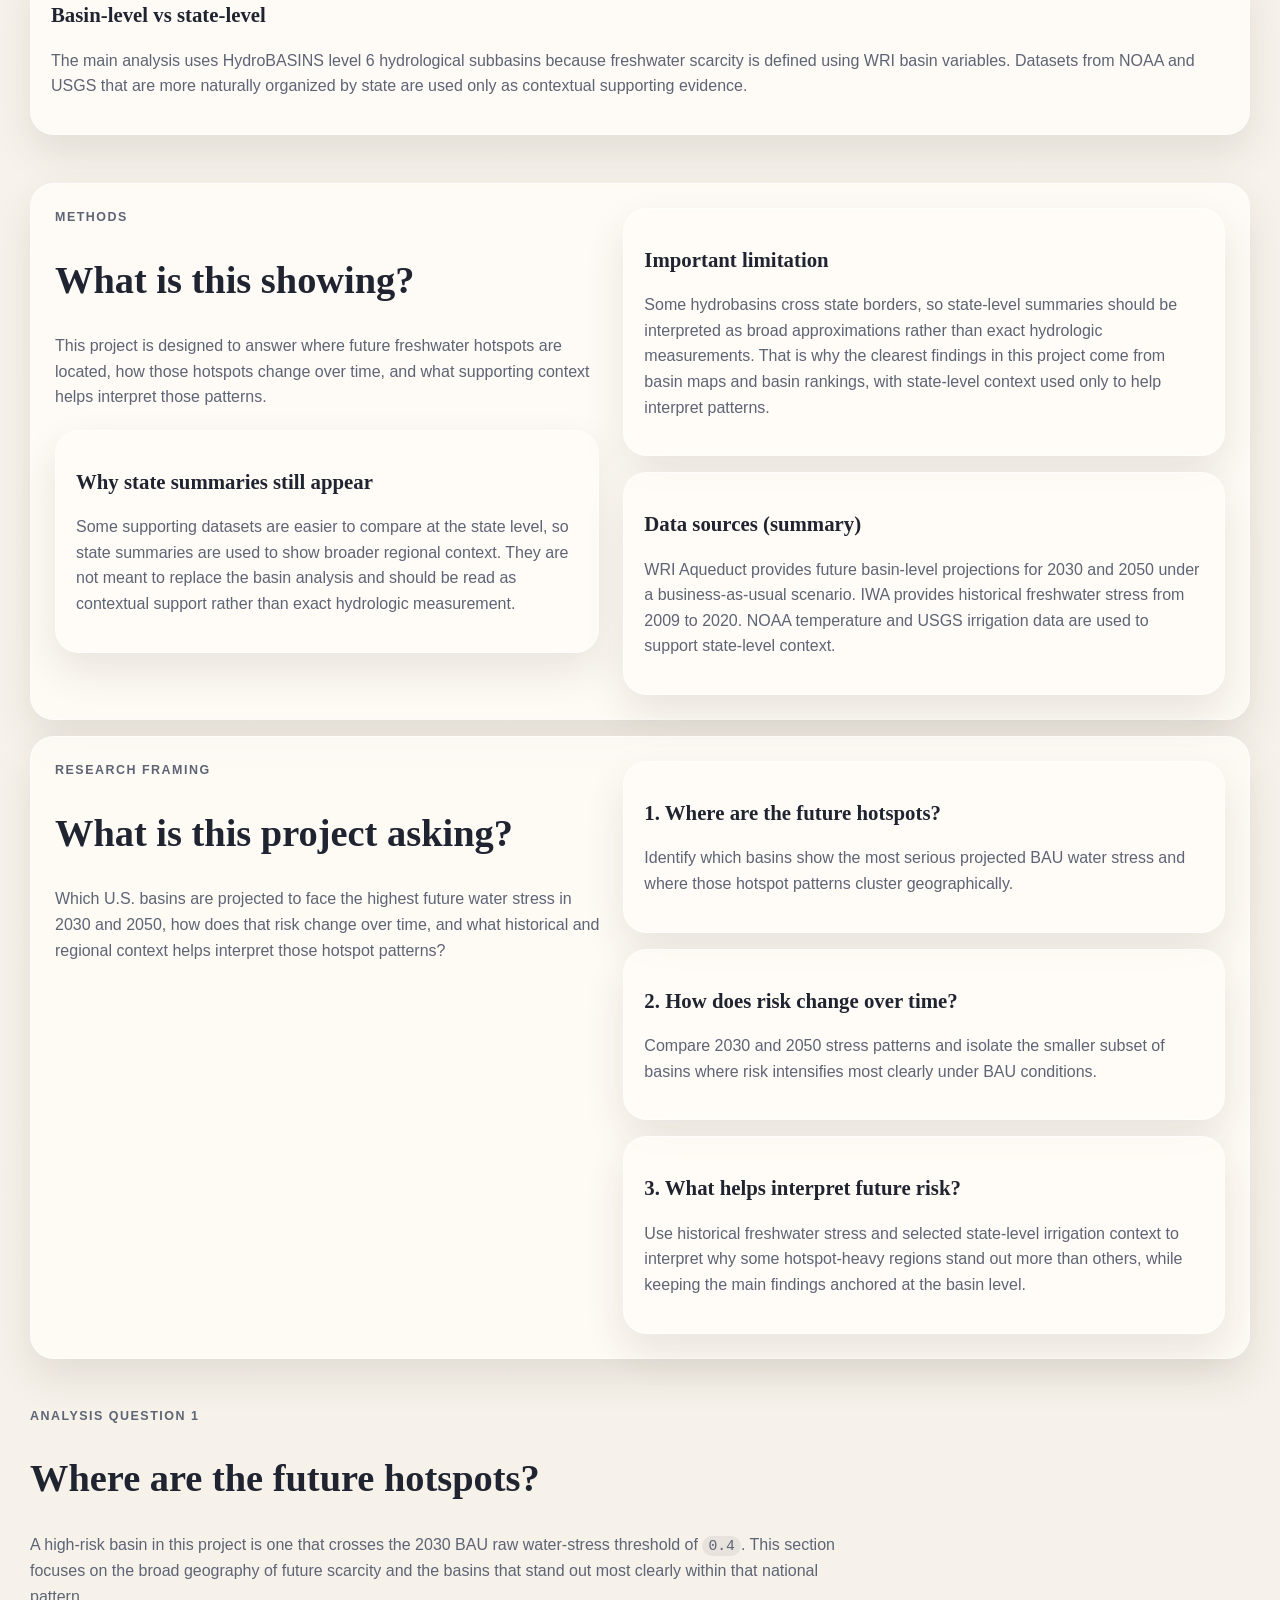
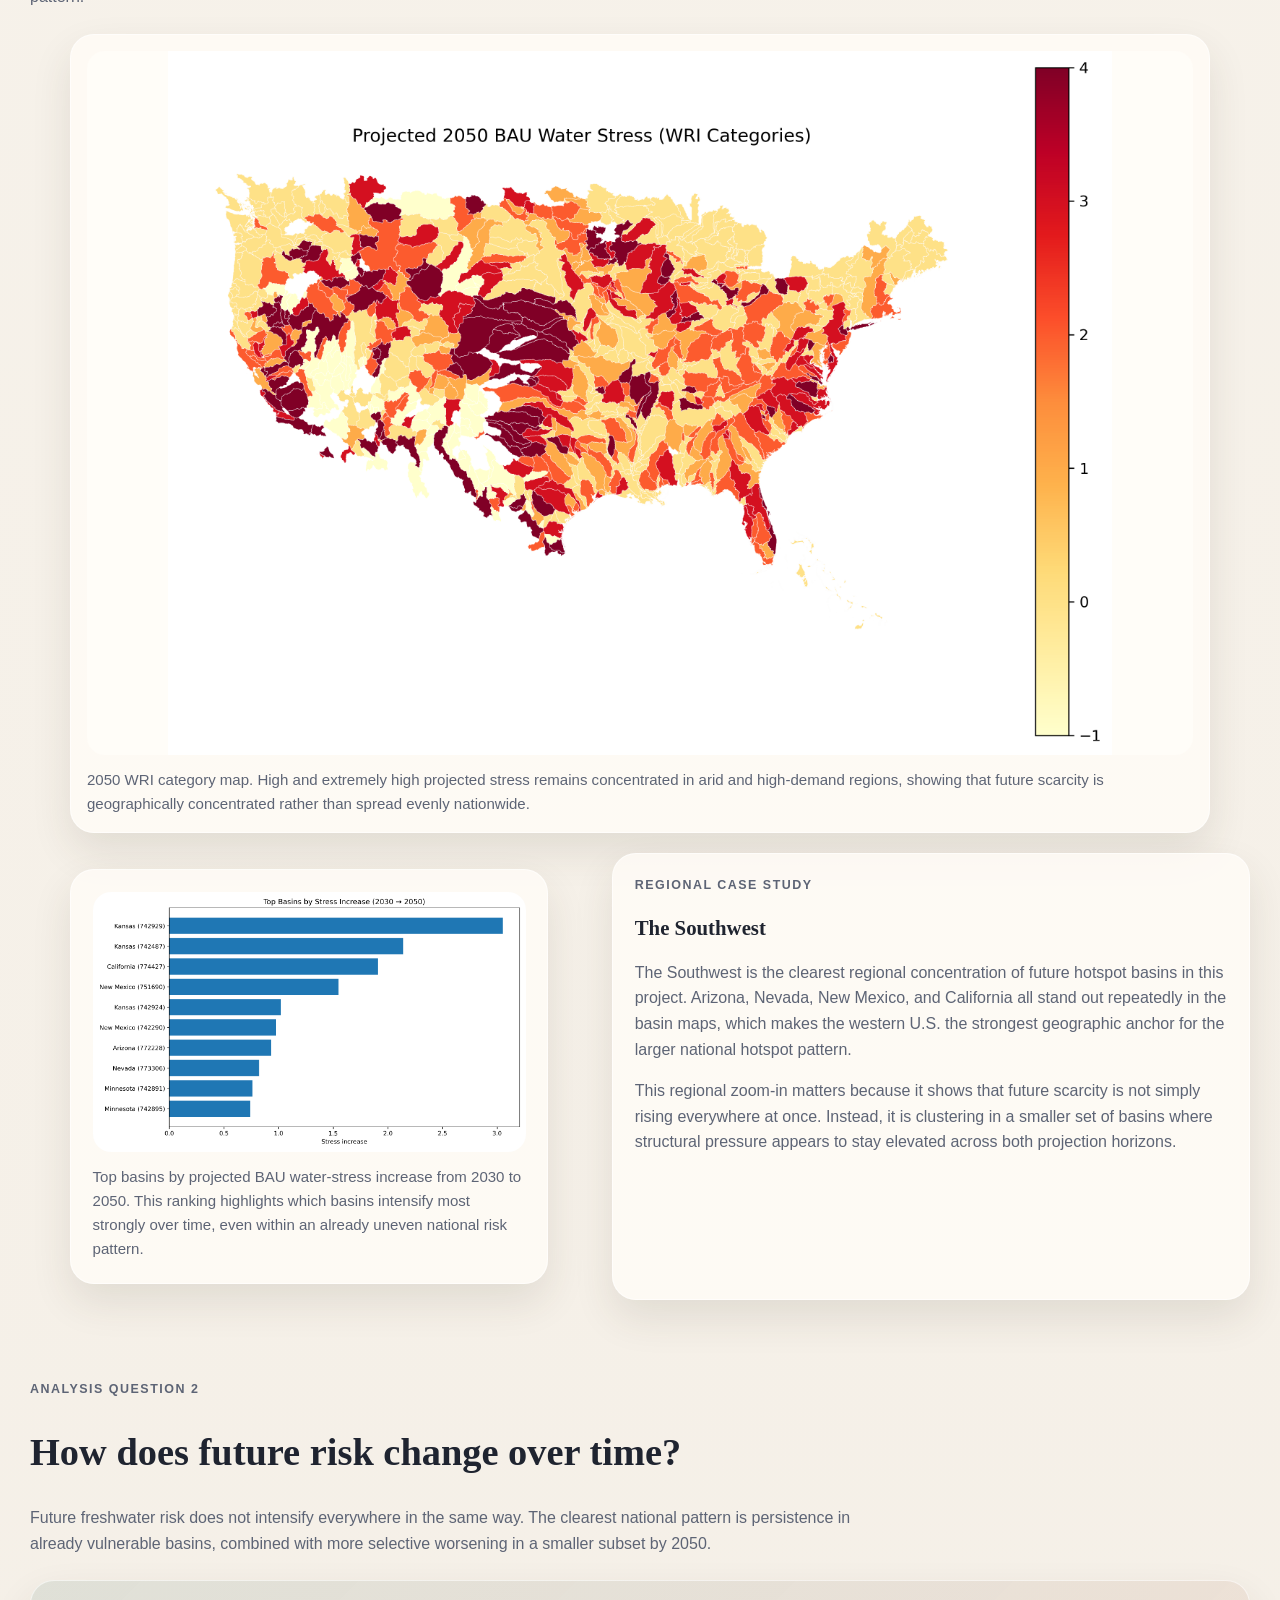
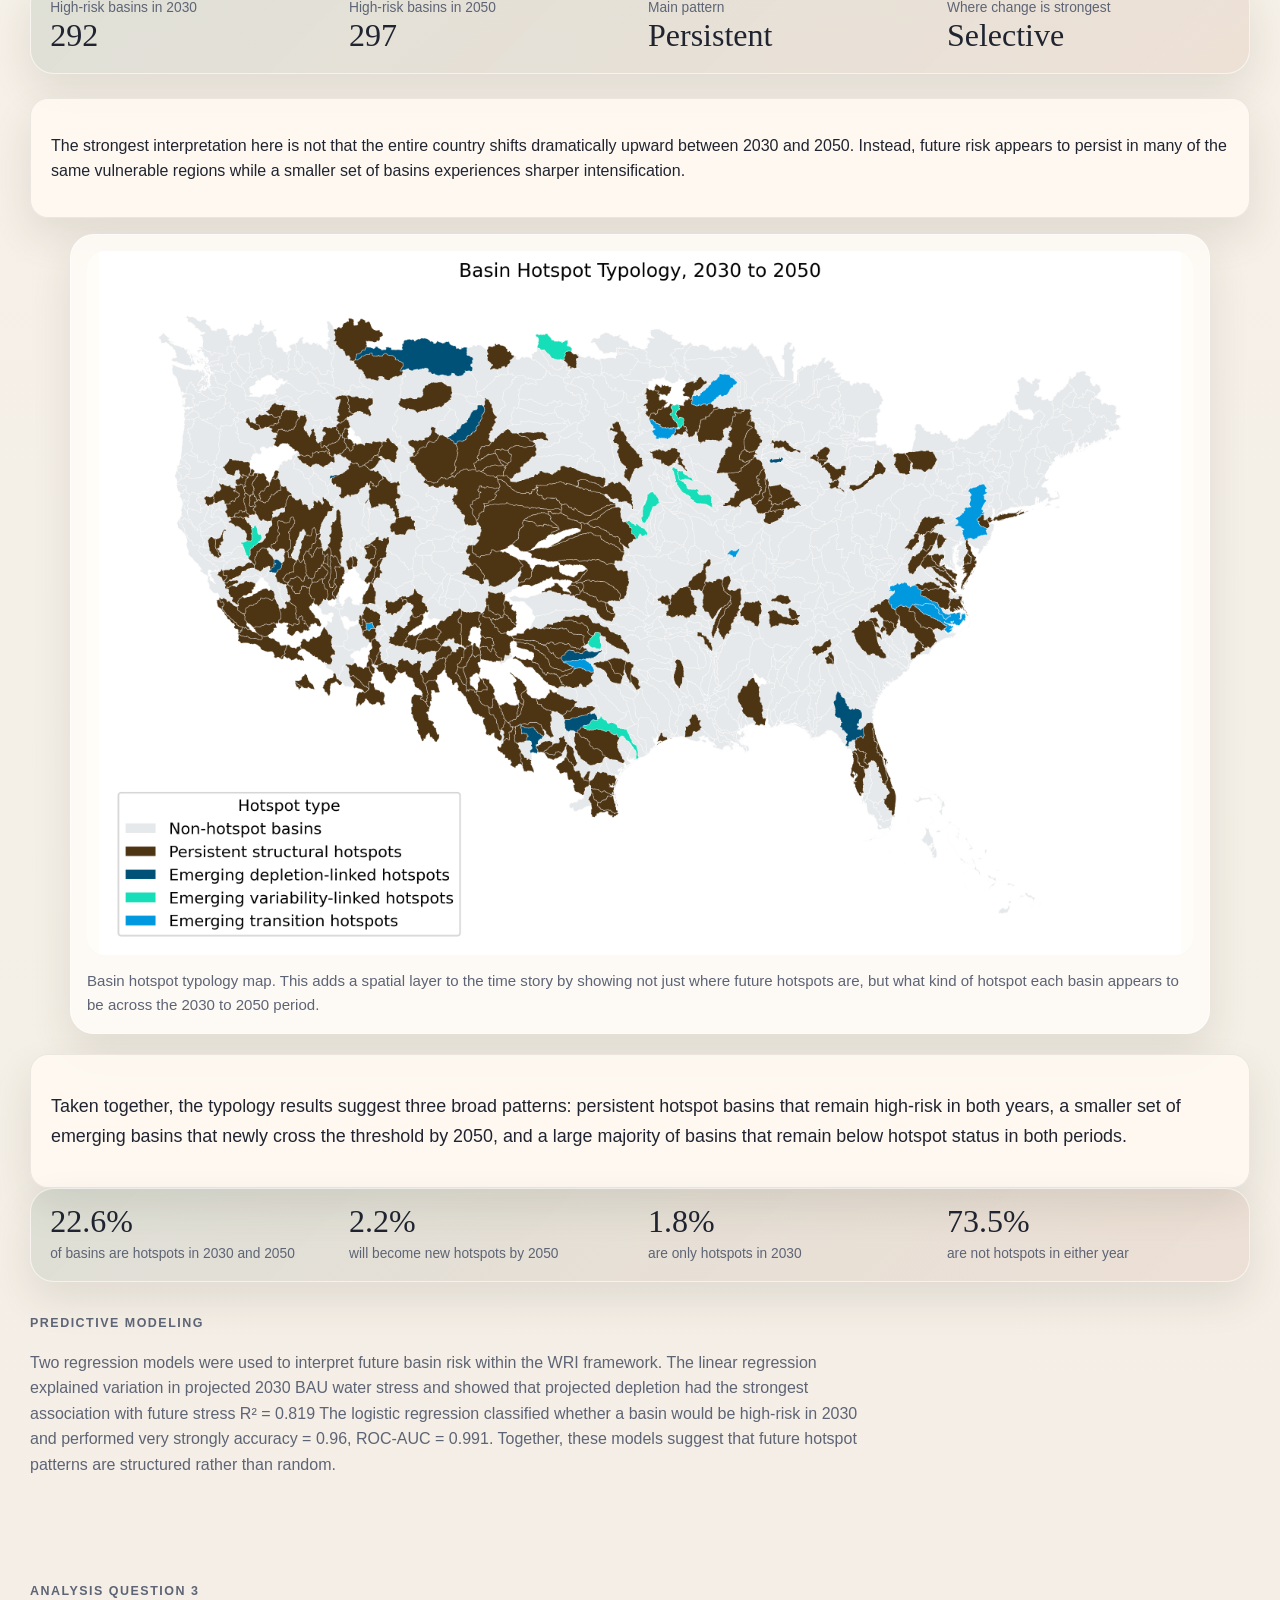
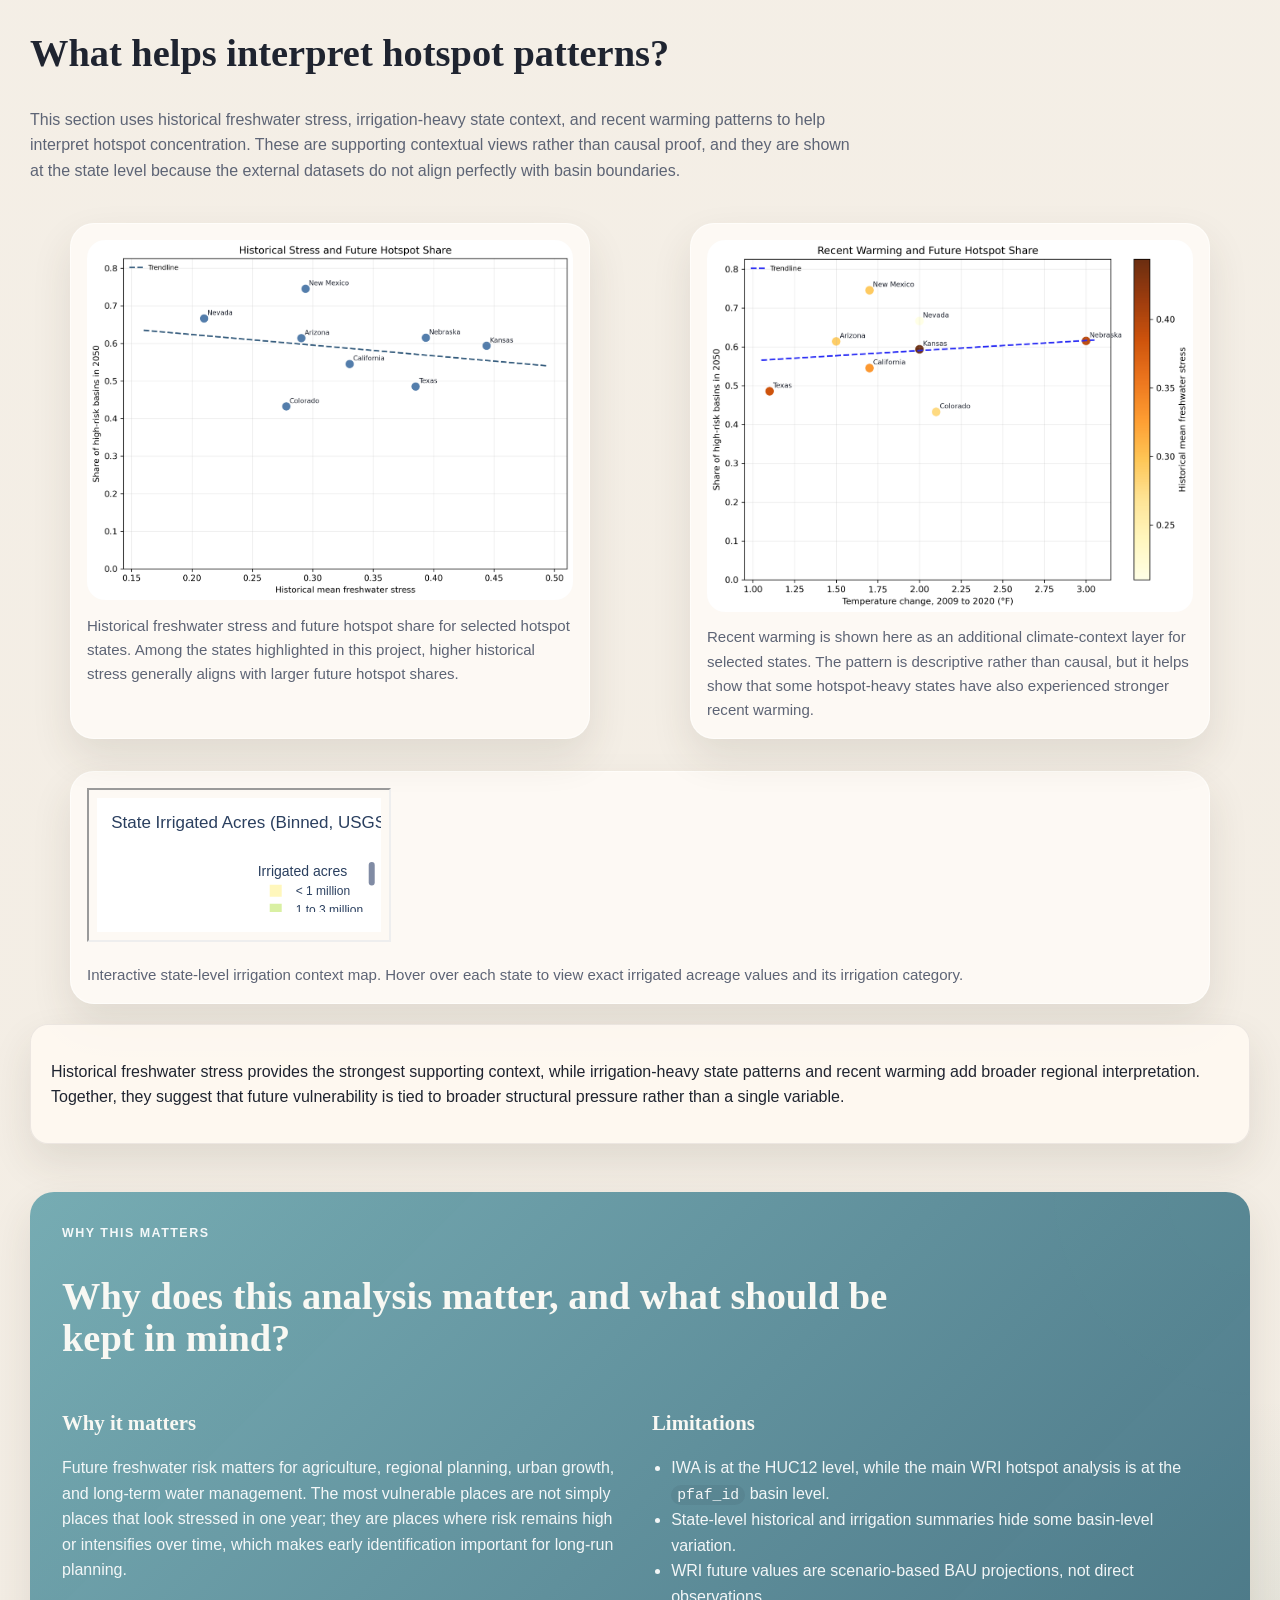
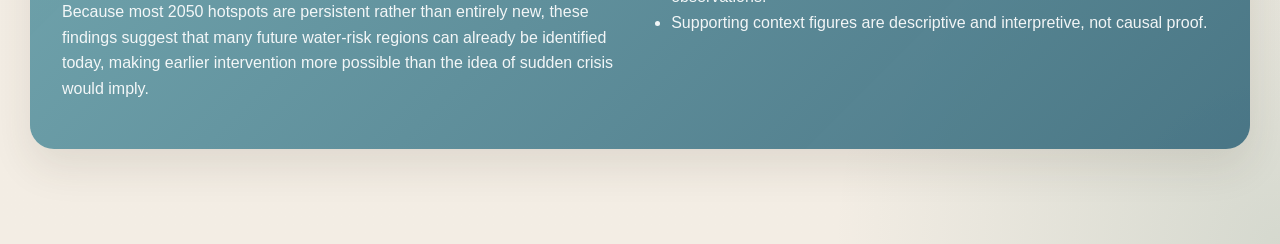
==== commit 938a1b3f: "Update index.html" ====
--- a/index.html
+++ b/index.html
@@ -95,7 +95,7 @@
   </div>
 </article>
 <p>
-test
+
   
 </p>
           <article class="story-card">
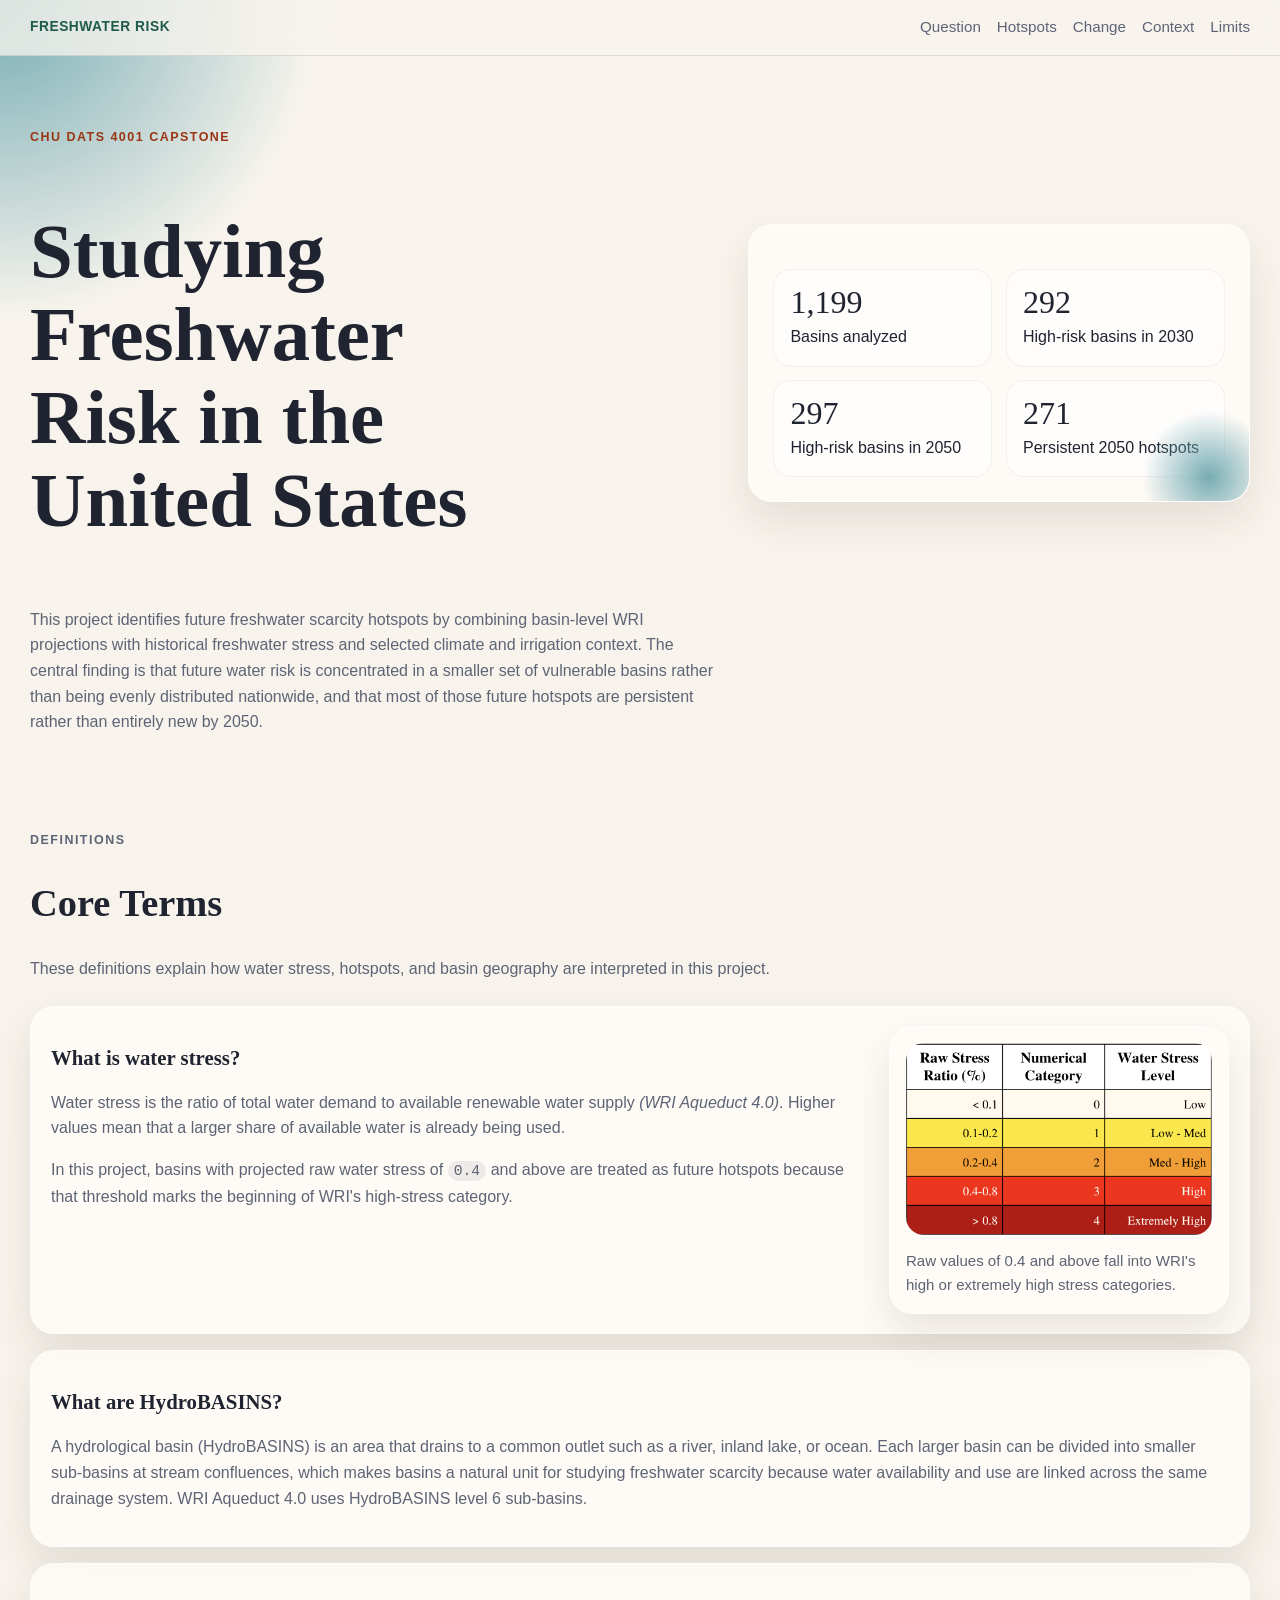
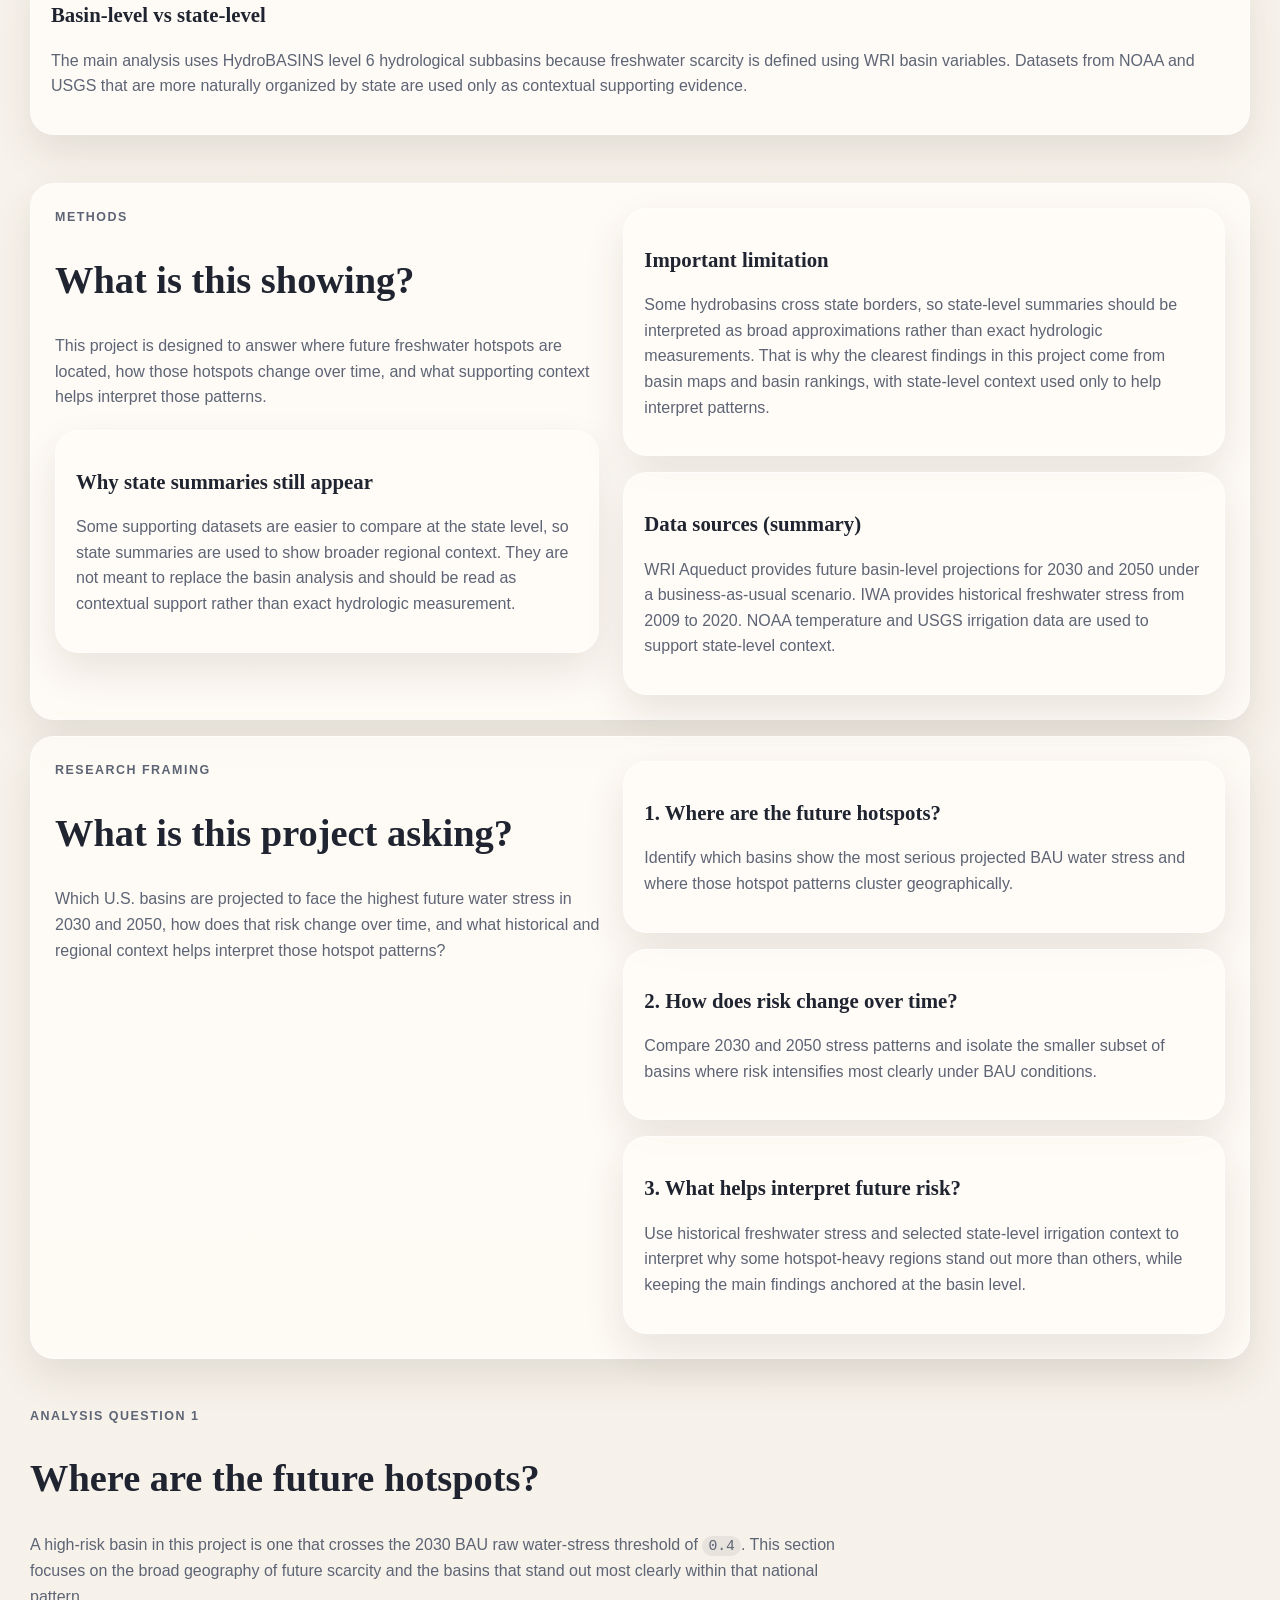
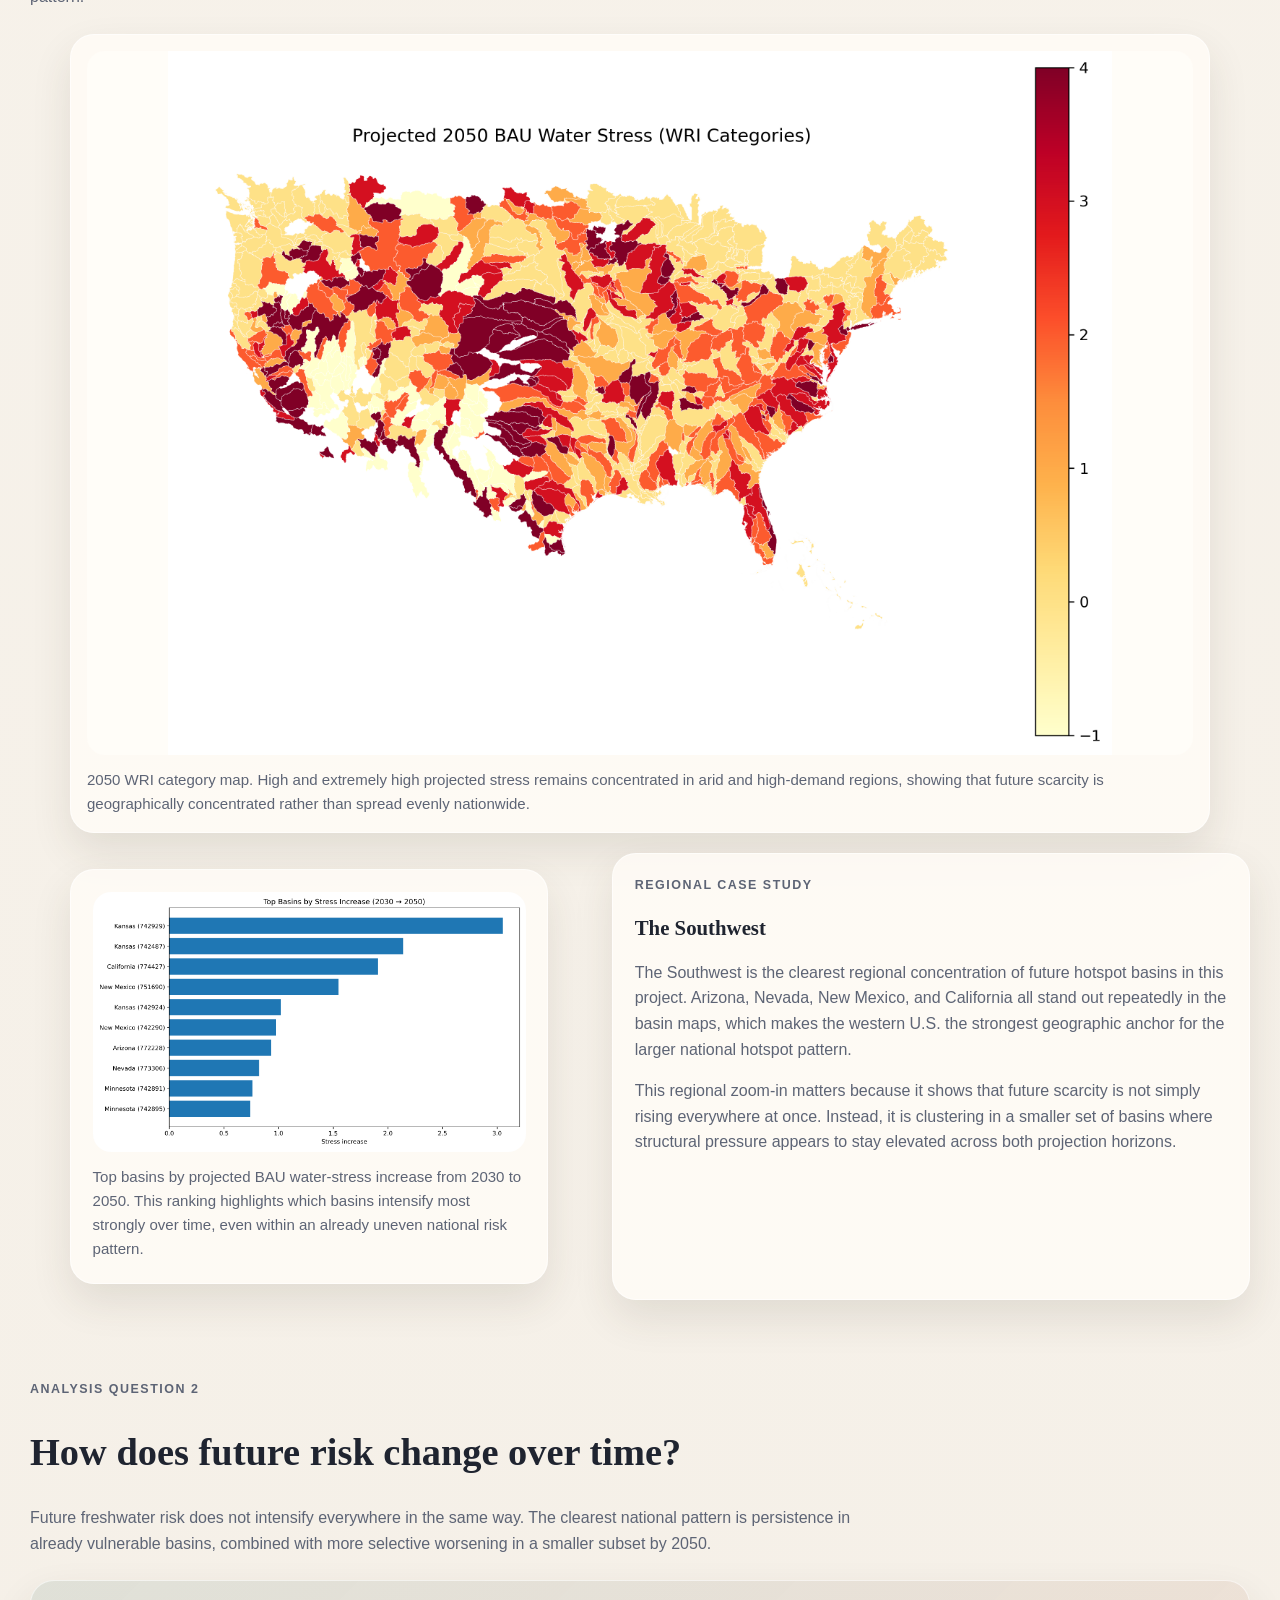
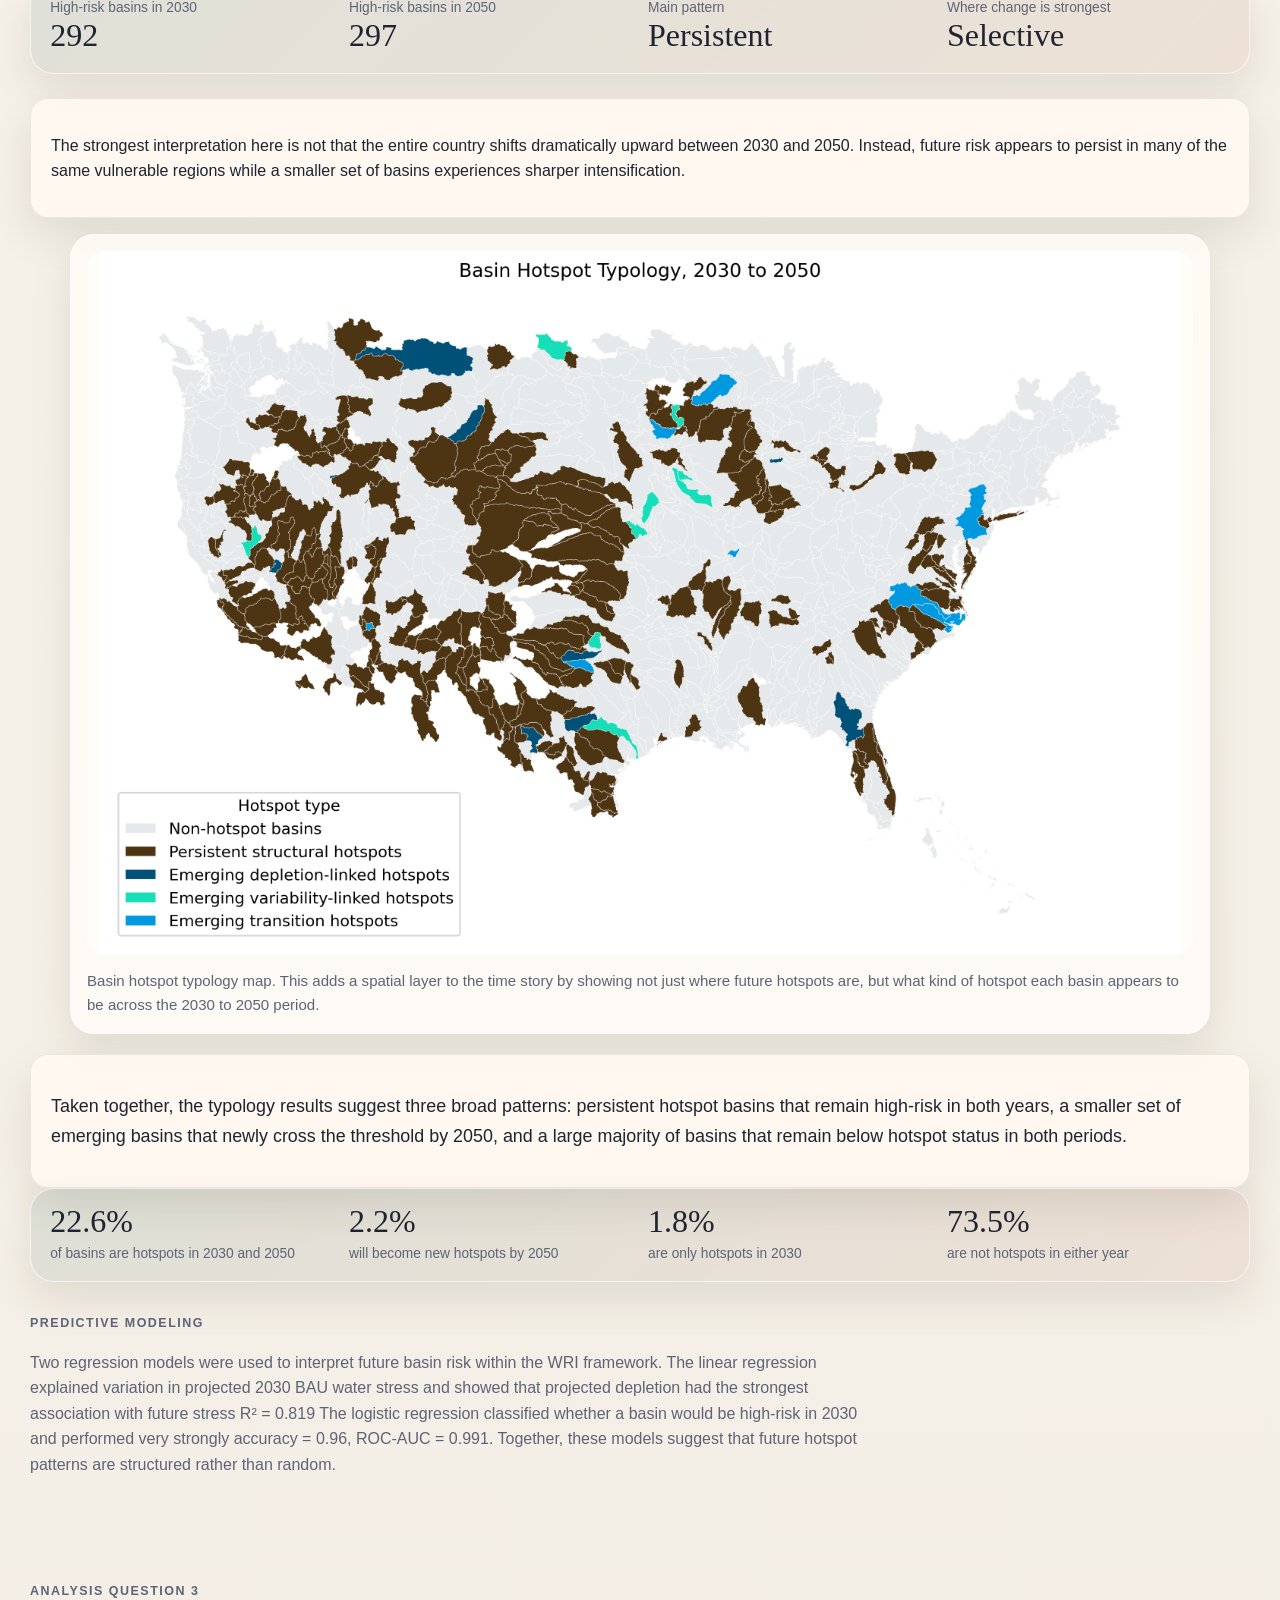
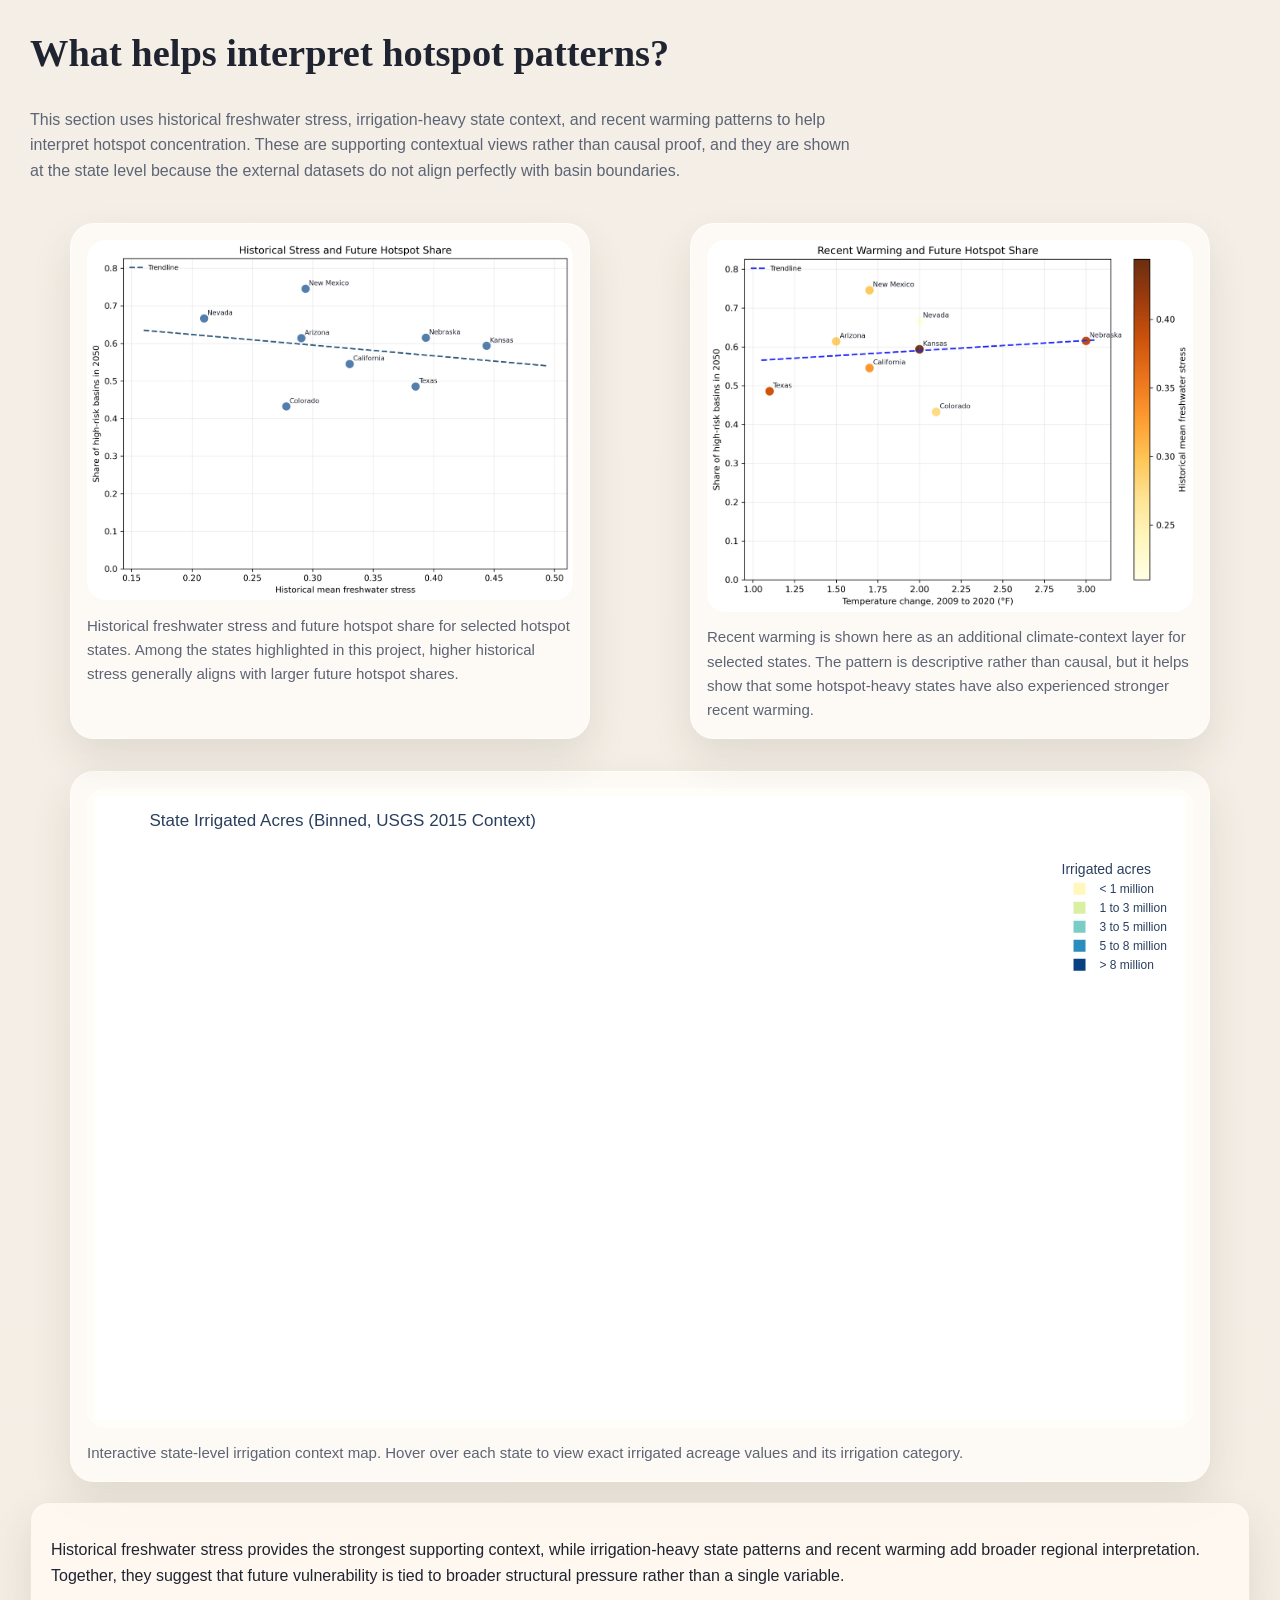
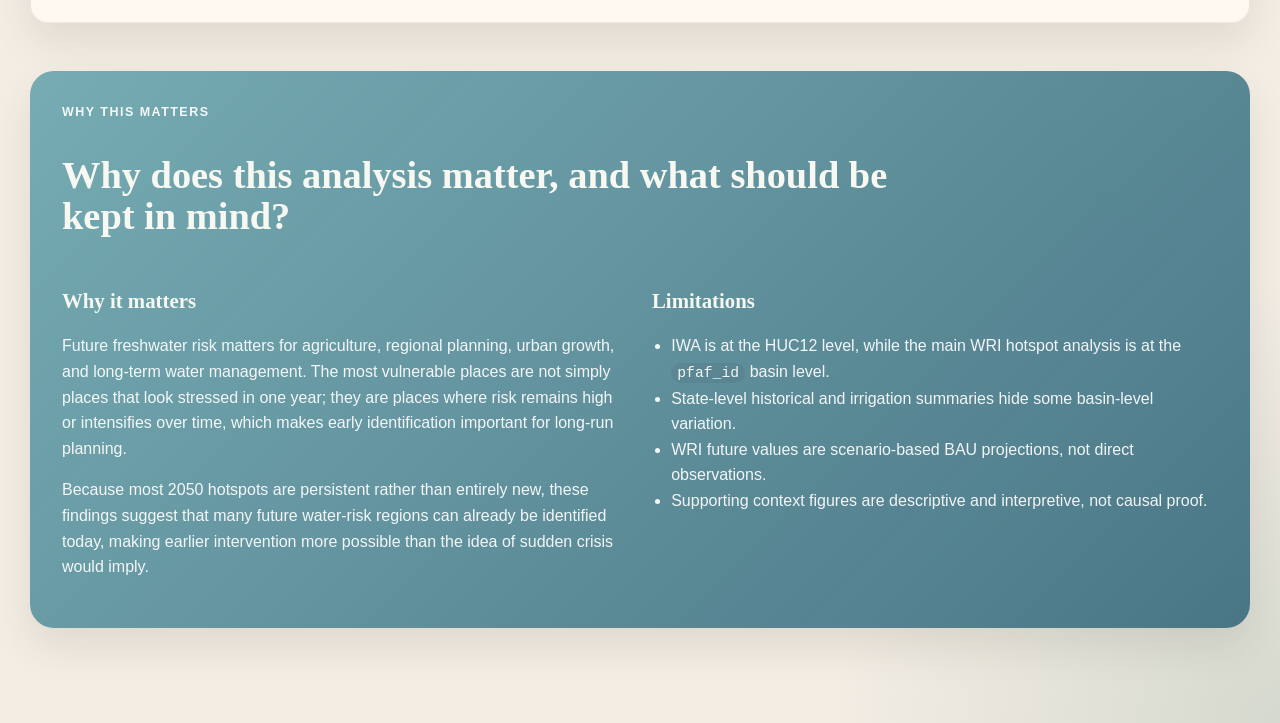
==== commit bc676102: "Update index.html" ====
--- a/index.html
+++ b/index.html
@@ -66,9 +66,10 @@
             geography are interpreted in this project.
           </p>
         </div>
-    <article class="story-card">
+<article class="story-card">
   <div class="water-stress-layout">
-    <div class="card-stack definitions-stack">
+    <div class="water-stress-copy">
+
       <h3>What is water stress?</h3>
       <p>
         Water stress is the ratio of total water demand to available renewable
--- a/site.css
+++ b/site.css
@@ -72,6 +72,80 @@
   margin: 0 auto;
 }
 
+:root {
+  --bg: #f6f1e8;
+  --bg-strong: #efe4d2;
+  --panel: rgba(255, 252, 247, 0.82);
+  --panel-strong: #fffaf2;
+  --ink: #1f2430;
+  --muted: #5d6475;
+  --accent: #9a3412;
+  --accent-soft: #f59e0b;
+  --forest: #1f5b4b;
+  --line: rgba(31, 36, 48, 0.12);
+  --shadow: 0 18px 40px rgba(61, 51, 39, 0.11);
+  --radius: 24px;
+  --max: 1220px;
+}
+
+/* Base */
+* {
+  box-sizing: border-box;
+}
+
+html {
+  scroll-behavior: smooth;
+}
+
+body {
+  margin: 0;
+  background:
+    radial-gradient(circle at top left, rgba(111, 168, 176, 0.95), transparent 20rem),
+    radial-gradient(circle at bottom right, rgba(31, 91, 75, 0.14), transparent 28rem),
+    linear-gradient(180deg, #f8f4ed 0%, #f3ede4 100%);
+  color: var(--ink);
+  font-family: "Avenir Next", "Segoe UI", "Helvetica Neue", sans-serif;
+  line-height: 1.6;
+}
+
+img {
+  display: block;
+  width: 100%;
+  height: auto;
+  border-radius: 18px;
+}
+
+.media-card img {
+  cursor: zoom-in;
+}
+.water-stress-layout {
+  display: grid;
+  grid-template-columns: minmax(0, 1.5fr) minmax(260px, 340px);
+  gap: 1.75rem;
+  align-items: start;
+}
+
+.definitions-stack {
+  display: flex;
+  flex-direction: column;
+  gap: 1.5rem;
+}
+
+.water-stress-figure {
+  margin: 0;
+  padding: 1rem;
+  max-width: 340px;
+  width: 100%;
+  justify-self: end;
+}
+
+.water-stress-figure img {
+  display: block;
+  width: 100%;
+  height: auto;
+  margin: 0 auto;
+}
+
 @media (max-width: 768px) {
   .water-stress-layout {
     grid-template-columns: 1fr;
@@ -82,7 +156,13 @@
     max-width: 280px;
     justify-self: center;
   }
-}
+
+  .water-stress-layout figure {
+    max-width: 100%;
+    margin: 0 auto;
+  }
+}
+
 
 
   .water-stress-layout figure {
@@ -94,11 +174,12 @@
 iframe {
   display: block;
   width: 100%;
-  min-height: 34rem;
+  height: 40rem;
   border: 0;
   border-radius: 18px;
   background: #fffdf8;
 }
+
 
 a {
   color: inherit;
@@ -578,3 +659,492 @@
     width: min(var(--max), calc(100% - 1rem));
   }
 }
+
+iframe {
+  display: block;
+  width: 100%;
+  height: 40rem;
+  border: 0;
+  border-radius: 18px;
+  background: #fffdf8;
+}
+
+
+a {
+  color: inherit;
+  text-decoration: none;
+}
+
+code {
+  padding: 0.12rem 0.38rem;
+  border-radius: 999px;
+  background: rgba(31, 36, 48, 0.07);
+  font-family: "SFMono-Regular", Consolas, monospace;
+  font-size: 0.92em;
+}
+
+/* Header */
+.site-header {
+  position: sticky;
+  top: 0;
+  z-index: 20;
+  backdrop-filter: blur(18px);
+  background: rgba(248, 244, 237, 0.78);
+  border-bottom: 1px solid var(--line);
+}
+
+.header-inner {
+  width: min(var(--max), calc(100% - 2rem));
+  margin: 0 auto;
+  display: flex;
+  align-items: center;
+  justify-content: space-between;
+  gap: 1rem;
+  padding: 0.95rem 0;
+}
+
+.brand {
+  font-weight: 700;
+  letter-spacing: 0.04em;
+  text-transform: uppercase;
+  font-size: 0.86rem;
+  color: var(--forest);
+}
+
+.top-nav {
+  display: flex;
+  gap: 1rem;
+  flex-wrap: wrap;
+  color: var(--muted);
+  font-size: 0.95rem;
+}
+
+.top-nav a:hover {
+  color: var(--accent);
+}
+
+/* Page Layout */
+main {
+  width: min(var(--max), calc(100% - 2rem));
+  margin: 0 auto;
+  padding-bottom: 6rem;
+}
+
+/* Hero */
+.hero {
+  display: grid;
+  grid-template-columns: 1.3fr 0.95fr;
+  gap: 2rem;
+  padding: 4.5rem 0 2rem;
+  align-items: start;
+}
+
+.eyebrow,
+.section-kicker {
+  margin: 0 0 0.85rem;
+  color: var(--accent);
+  text-transform: uppercase;
+  letter-spacing: 0.12em;
+  font-weight: 700;
+  font-size: 0.78rem;
+}
+
+h1,
+h2,
+h3 {
+  margin: 0 0 1 rem;
+  line-height: 1.08;
+  font-family: "Iowan Old Style", "Palatino Linotype", "Book Antiqua", serif;
+  font-weight: 700;
+}
+
+h1 {
+  font-size: clamp(2.7rem, 6vw, 5.2rem);
+  max-width: 12ch;
+}
+
+h2 {
+  font-size: clamp(2rem, 3vw, 3rem);
+}
+
+h3 {
+  font-size: 1.3rem;
+}
+
+.hero-summary,
+.hero-thesis p,
+.section-header p,
+.section-copy p,
+.story-card p,
+.media-card figcaption,
+.summary-label,
+.plain-list,
+.two-col p {
+  color: var(--muted);
+}
+
+.hero-panel,
+.hero-thesis,
+.story-card,
+.media-card,
+.summary-banner,
+.intro-grid,
+.section--dark {
+  border-radius: var(--radius);
+  box-shadow: var(--shadow);
+}
+
+.hero-panel,
+.hero-thesis,
+.story-card,
+.media-card,
+.summary-banner,
+.intro-grid {
+  background: var(--panel);
+  border: 1px solid rgba(255, 255, 255, 0.6);
+}
+
+
+.hero-panel {
+  padding: 1.5rem;
+  position: relative;
+  overflow: hidden;
+  margin-top: 6rem;
+}
+
+.hero-thesis--full {
+  grid-column: 1 / -1;
+}
+
+.hero-panel::after {
+  content: "";
+  position: absolute;
+  inset: auto -4rem -5rem auto;
+  width: 13rem;
+  height: 13rem;
+  border-radius: 50%;
+  background: radial-gradient(circle, rgba(111, 168, 176, 0.95), transparent 45%);
+}
+
+.panel-label {
+  display: inline-flex;
+  padding: 0.3rem 0.7rem;
+  border-radius: 999px;
+  background: rgba(31, 91, 75, 0.09);
+  color: var(--forest);
+  font-weight: 900;
+  font-size: 0.8rem;
+  margin-bottom: 1rem;
+}
+
+/* Stats */
+.stat-grid {
+  display: grid;
+  grid-template-columns: repeat(2, minmax(0, 1fr));
+  gap: 0.85rem;
+  margin-top: 1.3rem;
+}
+
+.stat-card {
+  padding: 1rem;
+  border-radius: 18px;
+  background: rgba(255, 255, 255, 0.66);
+  border: 1px solid rgba(31, 36, 48, 0.06);
+}
+
+.stat-value,
+.summary-value {
+  display: block;
+  font-family: "Iowan Old Style", "Palatino Linotype", serif;
+  font-size: 2rem;
+  line-height: 1;
+  margin-bottom: 0.35rem;
+}
+
+.section {
+  padding: 2rem 0;
+}
+
+.hero + .section,
+.section + .section {
+  margin-top: 1rem;
+}
+
+/* Intro + Cards */
+.section-header {
+  max-width: 52rem;
+  margin-bottom: 1.5rem;
+}
+
+.modeling-header {
+  margin-top: 2rem;
+}
+
+.intro-grid {
+  padding: 1.5rem;
+  display: grid;
+  grid-template-columns: 0.95fr 1.05fr;
+  gap: 1.5rem;
+}
+
+.card-stack {
+  display: grid;
+  gap: 1rem;
+}
+
+.story-card {
+  padding: 1.2rem 1.25rem;
+}
+
+.inline-card {
+  margin-top: 1.25rem;
+}
+
+.regional-callout {
+  margin-top: 1.4rem;
+}
+
+.media-grid .regional-callout {
+  margin-top: 0;
+}
+
+.case-table-wrap {
+  margin-top: 1rem;
+  overflow-x: auto;
+}
+
+.case-table {
+  width: 100%;
+  border-collapse: collapse;
+  font-size: 0.95rem;
+}
+
+.case-table th,
+.case-table td {
+  padding: 0.75rem 0.8rem;
+  text-align: left;
+  border-bottom: 1px solid var(--line);
+}
+
+.case-table th {
+  color: var(--forest);
+  font-weight: 700;
+  background: rgba(31, 91, 75, 0.05);
+}
+
+/* Summary Banner */
+.summary-banner {
+  display: grid;
+  grid-template-columns: repeat(4, minmax(0, 1fr));
+  gap: 1rem;
+  padding: 1rem 1.2rem;
+  margin-bottom: 1.5rem;
+}
+
+.summary-banner--model {
+  background: linear-gradient(135deg, rgba(31, 91, 75, 0.1), rgba(154, 52, 18, 0.08));
+}
+
+.summary-label {
+  display: block;
+  font-size: 0.86rem;
+}
+
+.summary-subtext {
+  display: block;
+  margin-top: 0.35rem;
+  font-size: 0.78rem;
+  line-height: 1.4;
+  color: var(--muted);
+}
+
+/* Media */
+.media-grid {
+  display: grid;
+  grid-template-columns: repeat(2, minmax(0, 1fr));
+  gap: 1.25rem;
+  margin-top: 1.25rem;
+}
+
+.media-grid--hotspot-detail {
+  grid-template-columns: 1.12fr 1.28fr;
+  gap: 1.5rem;
+  align-items: stretch;
+}
+
+.media-grid--maps {
+  grid-template-columns: 1fr;
+}
+
+.media-card {
+  padding: 1rem;
+}
+
+.media-grid--hotspot-detail .media-card,
+.media-grid--hotspot-detail .story-card {
+  padding: 1.35rem;
+}
+
+.media-card--wide img,
+.media-card--full img {
+  max-height: 44rem;
+  object-fit: contain;
+  background: #fffdf8;
+}
+
+.media-card figcaption {
+  margin-top: 0.85rem;
+  font-size: 0.94rem;
+}
+
+.lightbox {
+  position: fixed;
+  inset: 0;
+  z-index: 100;
+  display: flex;
+  align-items: center;
+  justify-content: center;
+  padding: 2rem;
+  background: rgba(20, 24, 32, 0.84);
+  opacity: 0;
+  pointer-events: none;
+  transition: opacity 180ms ease;
+}
+
+.lightbox.is-open {
+  opacity: 1;
+  pointer-events: auto;
+}
+
+.lightbox__image {
+  max-width: min(92vw, 1200px);
+  max-height: 88vh;
+  width: auto;
+  height: auto;
+  border-radius: 18px;
+  box-shadow: 0 24px 60px rgba(0, 0, 0, 0.35);
+  background: #fffdf8;
+}
+
+.lightbox__close {
+  position: absolute;
+  top: 1.25rem;
+  right: 1.25rem;
+  width: 2.75rem;
+  height: 2.75rem;
+  border: 0;
+  border-radius: 999px;
+  background: rgba(255, 255, 255, 0.18);
+  color: #fff;
+  font-size: 1.5rem;
+  line-height: 1;
+  cursor: pointer;
+}
+
+/* Notes + Two Column */
+.section-note {
+  margin-top: 1.25rem;
+  padding: 1.1rem 1.25rem;
+  border-radius: 18px;
+  background: rgba(255, 250, 242, 0.85);
+  border: 1px solid rgba(31, 36, 48, 0.08);
+  box-shadow: var(--shadow);
+}
+
+.section-note--emphasis p {
+  font-size: 1.12rem;
+  line-height: 1.7;
+}
+
+.two-col {
+  display: grid;
+  grid-template-columns: repeat(2, minmax(0, 1fr));
+  gap: 1.5rem;
+}
+
+/* Dark Section */
+.section--dark {
+  background:
+    linear-gradient(135deg, rgba(111, 168, 176, 0.95), rgba(64, 111, 128, 0.94)),
+    radial-gradient(circle at top right, rgba(255, 255, 255, 0.16), transparent 16rem);
+  color: #f8f8f3;
+  padding: 2rem;
+  margin-top: 2rem;
+}
+
+.section--dark .section-kicker,
+.section--dark p,
+.section--dark li {
+  color: rgba(255, 255, 255, 0.92);
+}
+
+.section--dark .section-note {
+  background: rgba(255, 255, 255, 0.14);
+  border-color: rgba(255, 255, 255, 0.18);
+  box-shadow: none;
+}
+
+
+.section--dark .section-note p,
+.section--dark .section-note strong {
+  color: #f8f8f3;
+}
+
+.plain-list {
+  margin: 0;
+  padding-left: 1.2rem;
+}
+
+/* Back To Top */
+.to-top {
+  position: fixed;
+  right: 1.5rem;
+  bottom: 1.5rem;
+  width: 3rem;
+  height: 3rem;
+  border: 0;
+  border-radius: 999px;
+  background: var(--accent);
+  color: #fff;
+  font-size: 1.2rem;
+  box-shadow: var(--shadow);
+  cursor: pointer;
+  opacity: 0;
+  transform: translateY(14px);
+  transition: opacity 180ms ease, transform 180ms ease;
+}
+
+.to-top.visible {
+  opacity: 1;
+  transform: translateY(0);
+}
+
+/* Responsive */
+@media (max-width: 980px) {
+  .hero,
+  .intro-grid,
+  .two-col,
+  .media-grid {
+    grid-template-columns: 1fr;
+  }
+
+  .summary-banner {
+    grid-template-columns: repeat(2, minmax(0, 1fr));
+  }
+}
+
+@media (max-width: 640px) {
+  .header-inner {
+    align-items: flex-start;
+    flex-direction: column;
+  }
+
+  .summary-banner,
+  .stat-grid {
+    grid-template-columns: 1fr;
+  }
+
+  main {
+    width: min(var(--max), calc(100% - 1rem));
+  }
+}
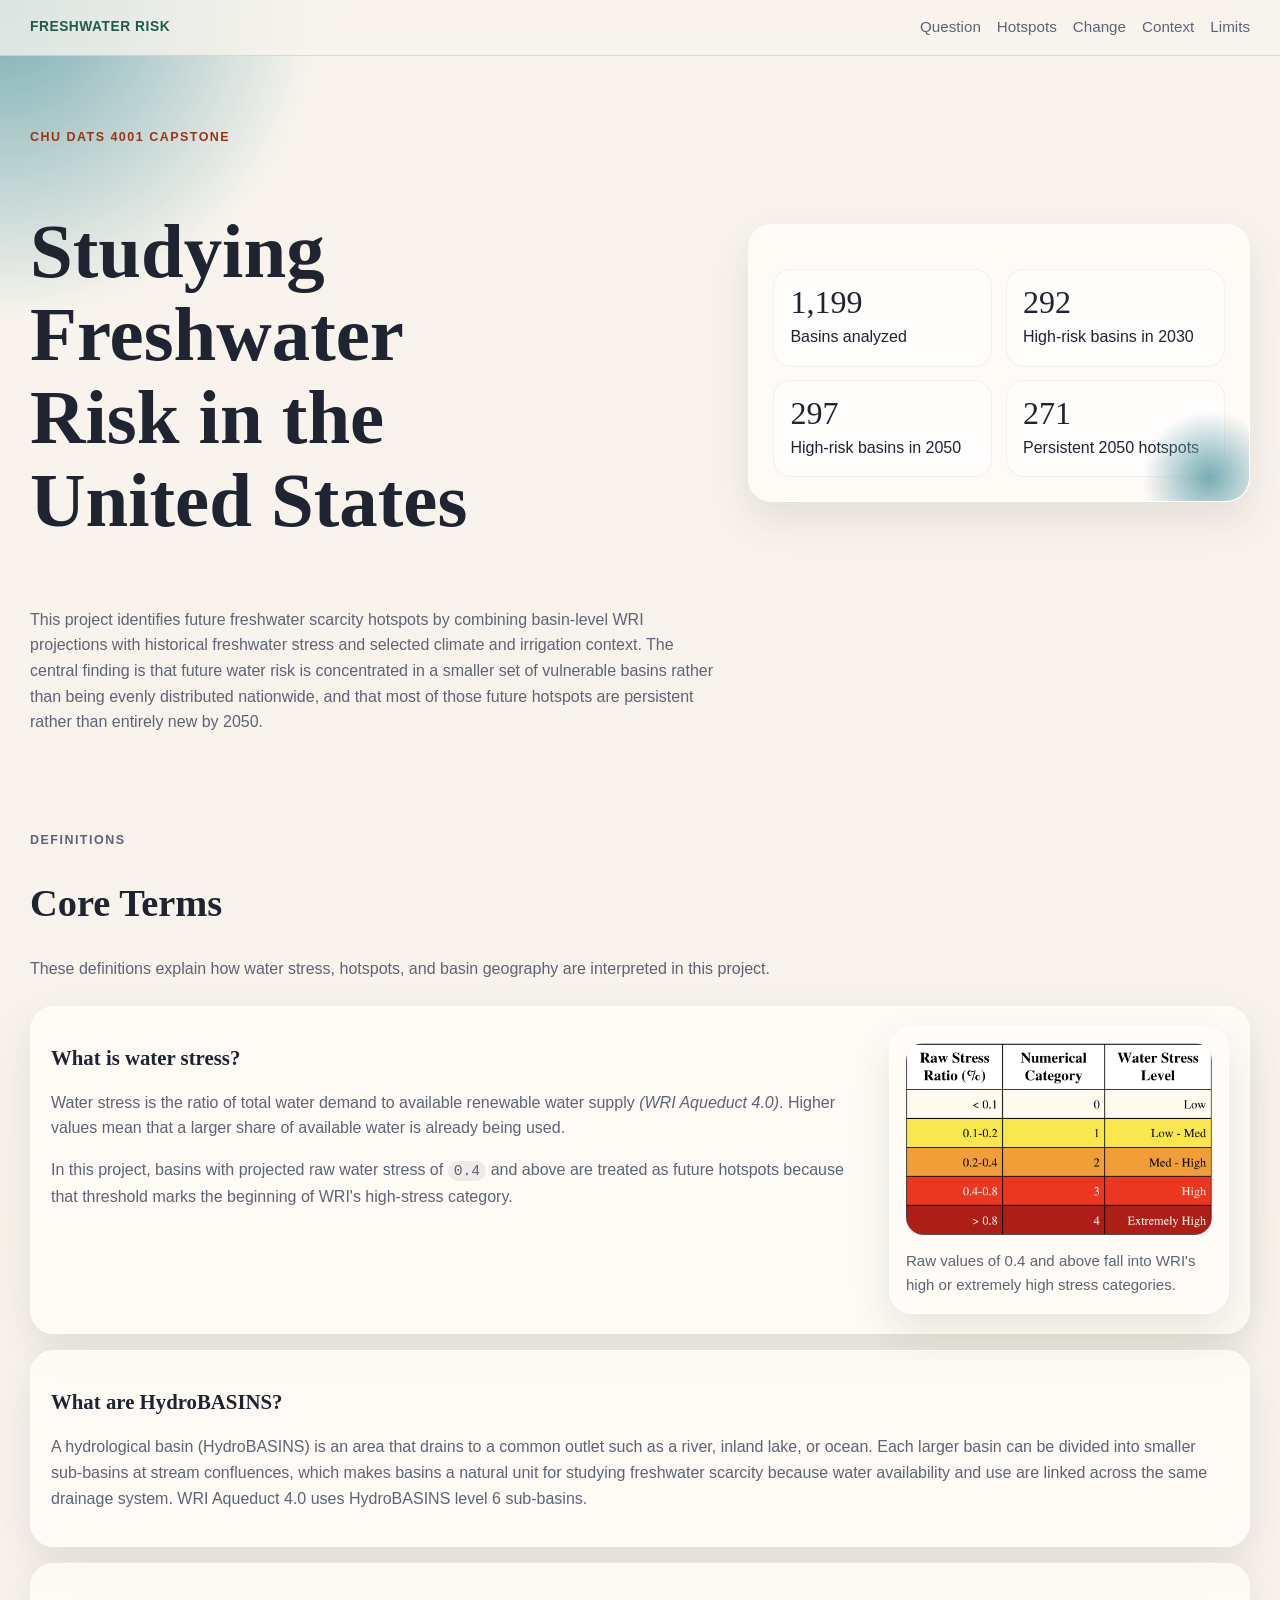
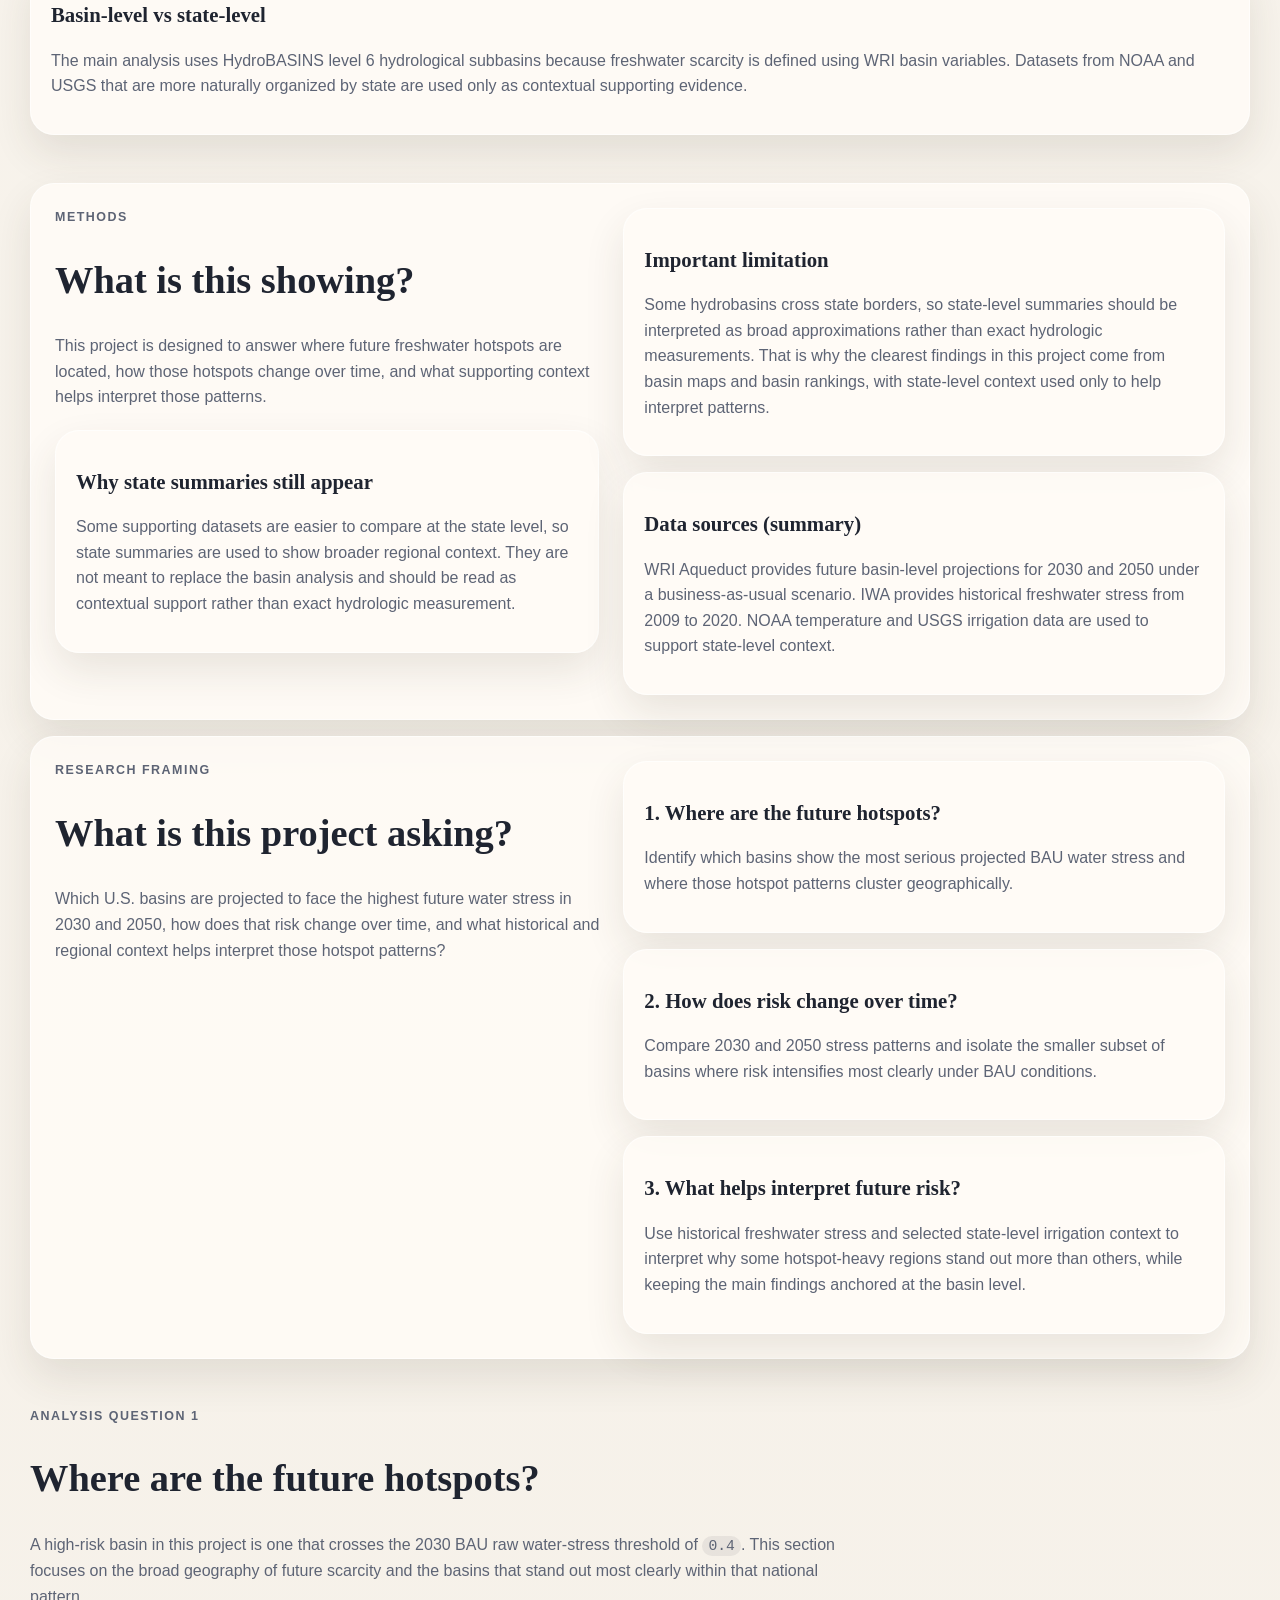
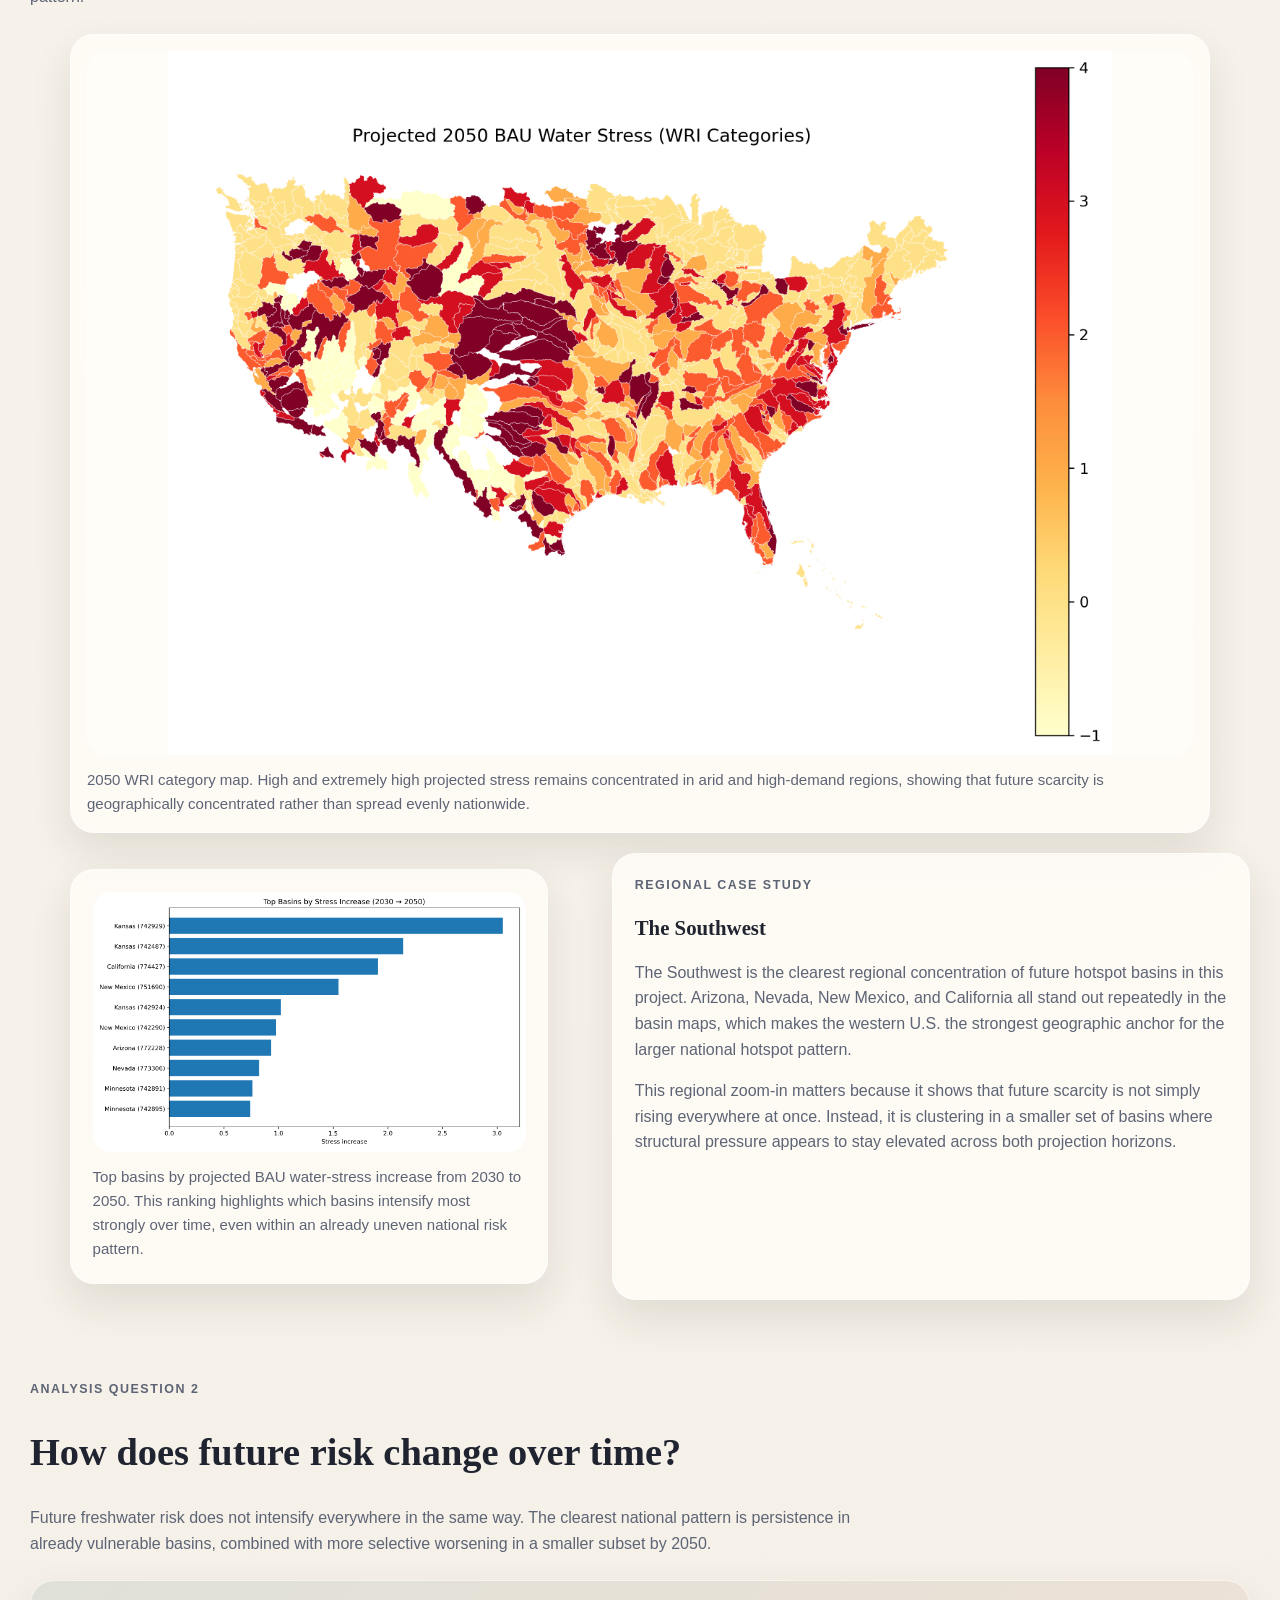
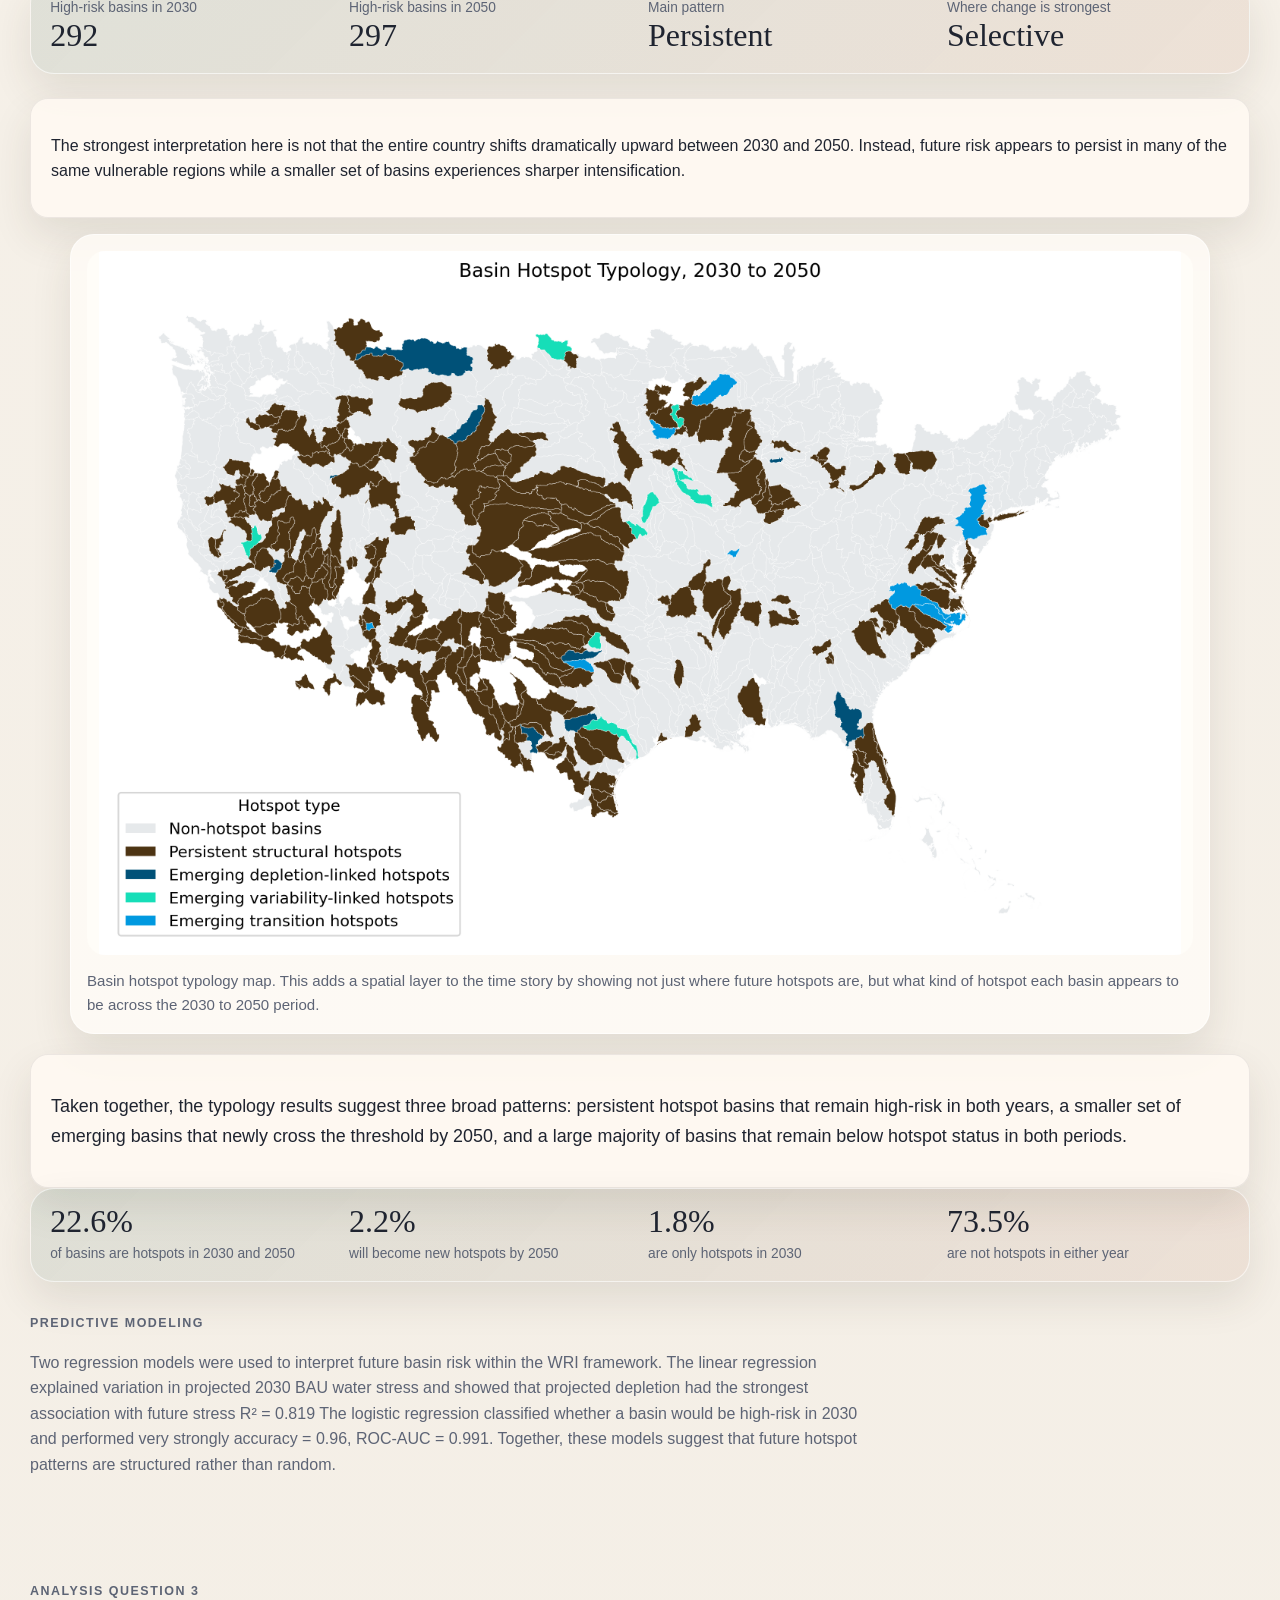
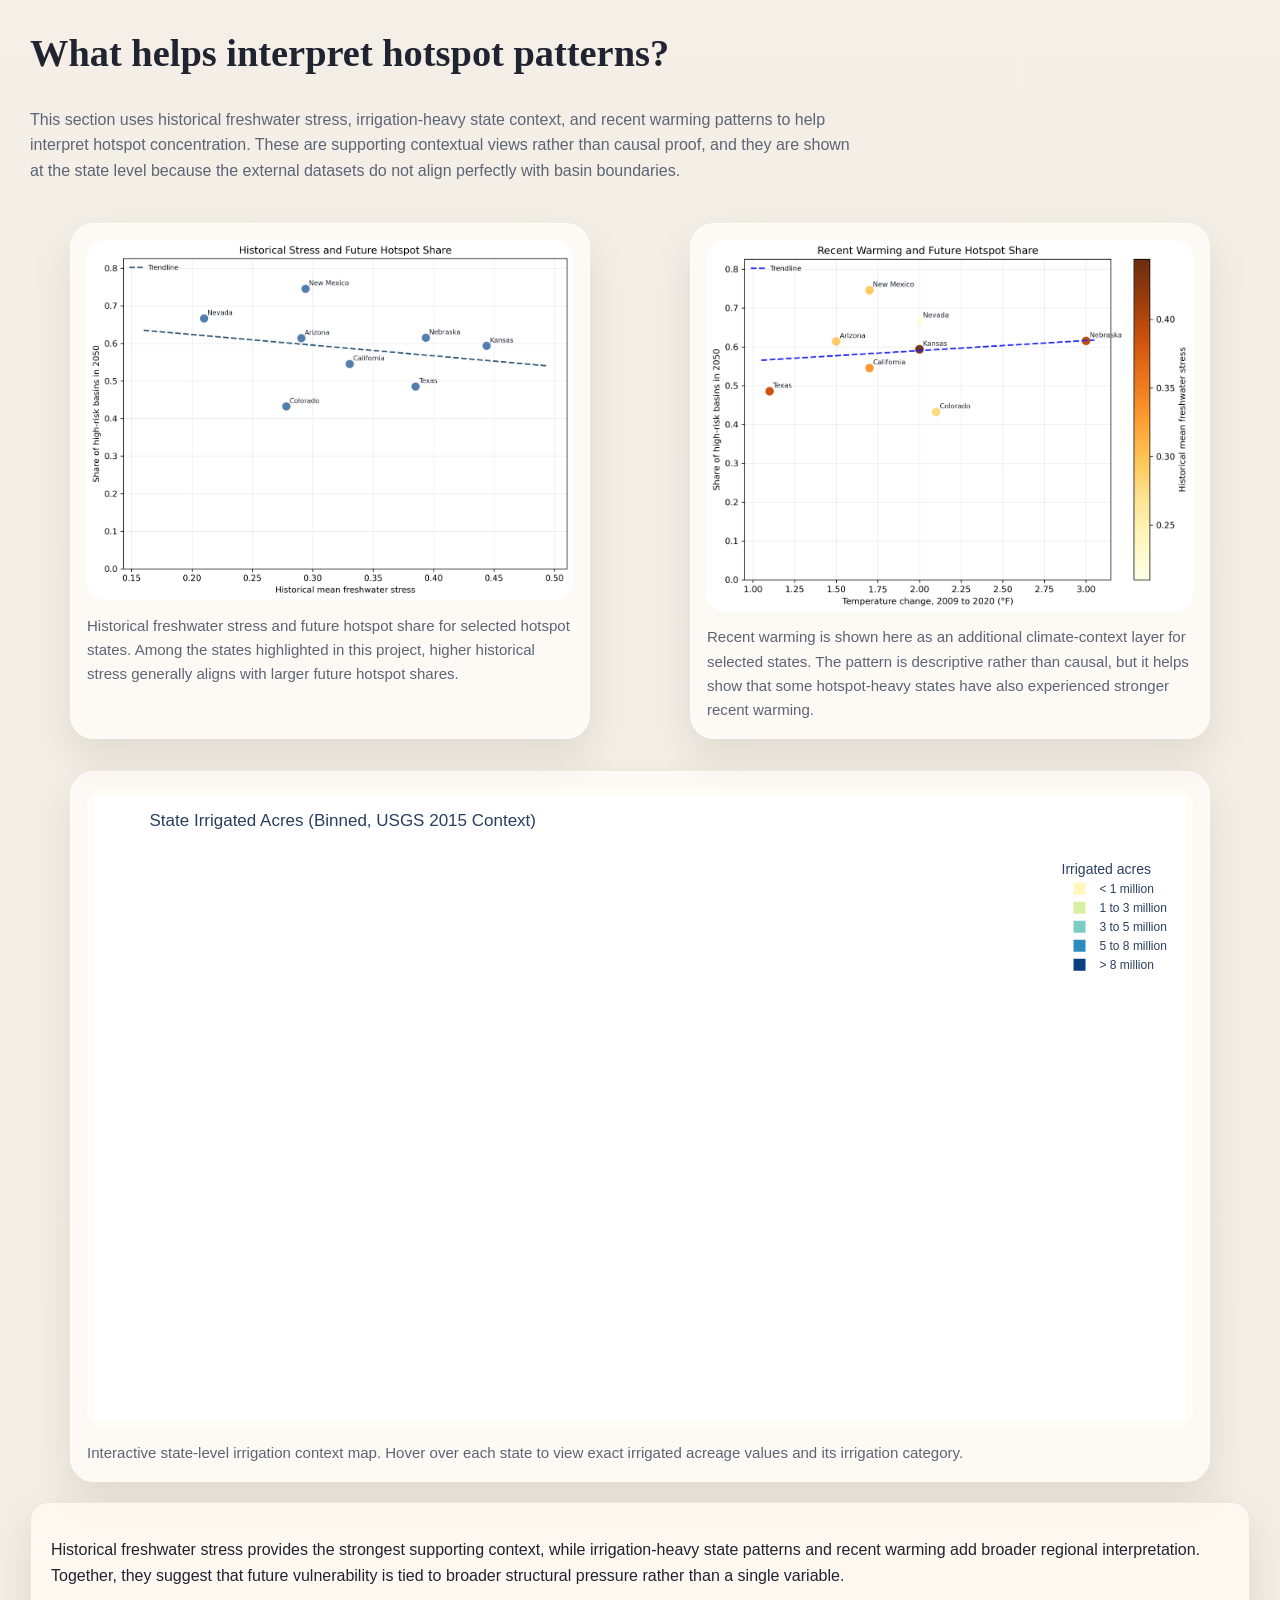
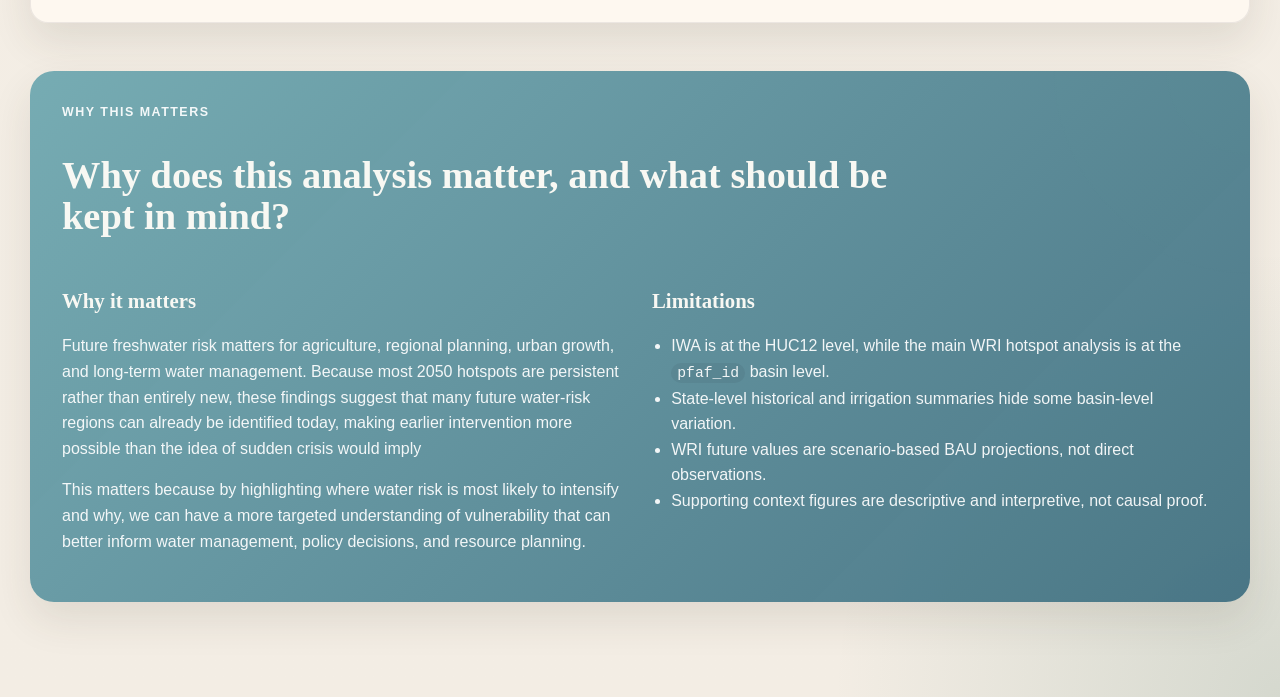
==== commit c5aa7821: "Update index.html" ====
--- a/index.html
+++ b/index.html
@@ -435,16 +435,15 @@
             <h3>Why it matters</h3>
             <p>
               Future freshwater risk matters for agriculture, regional planning,
-              urban growth, and long-term water management. The most vulnerable
-              places are not simply places that look stressed in one year; they are
-              places where risk remains high or intensifies over time, which makes
-              early identification important for long-run planning.
-            </p>
-            <p>
-              Because most 2050 hotspots are persistent rather than entirely new,
+              urban growth, and long-term water management. Because most 2050 hotspots are persistent rather than entirely new,
               these findings suggest that many future water-risk regions can already
               be identified today, making earlier intervention more possible than
-              the idea of sudden crisis would imply.
+              the idea of sudden crisis would imply
+            </p>
+            <p>
+              This matters because by highlighting where water risk is most likely to intensify and why, we can have 
+              a more targeted understanding of vulnerability that can better 
+              inform water management, policy decisions, and resource planning.
             </p>
           </div>
 
